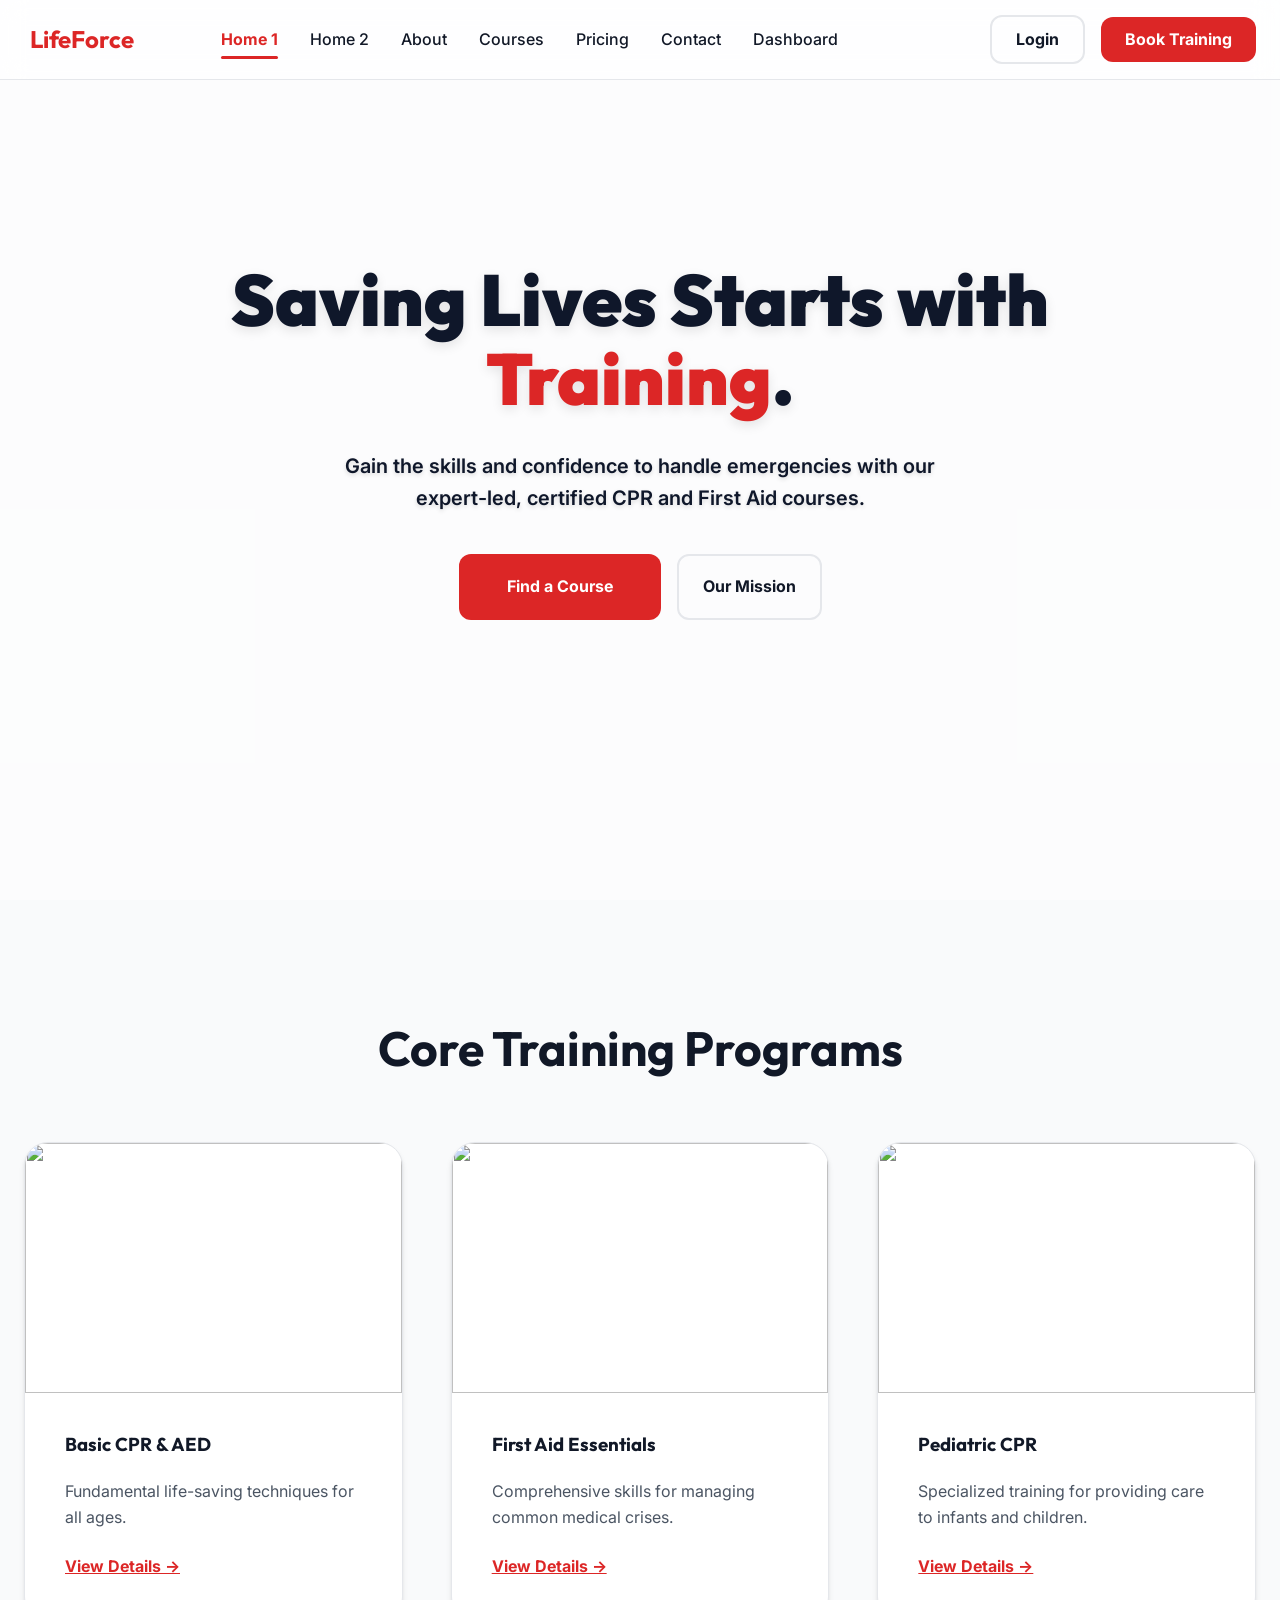
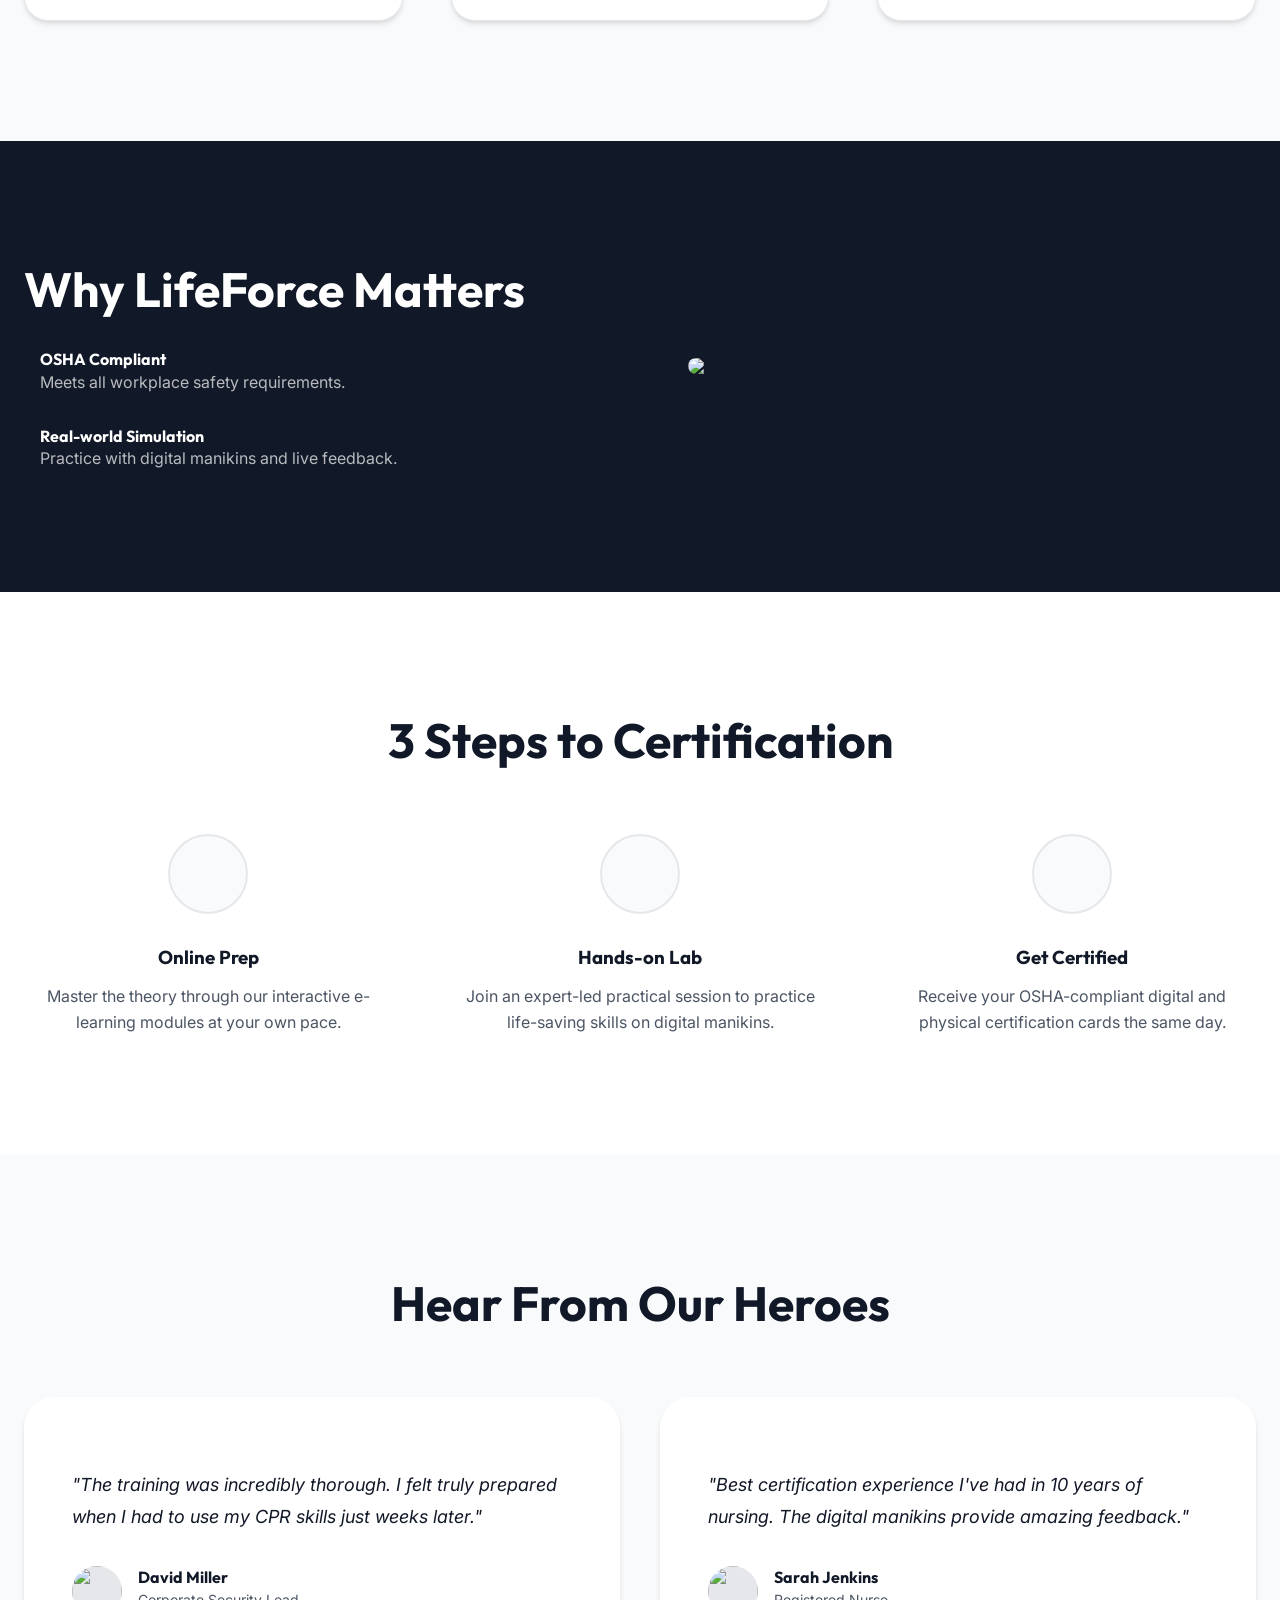
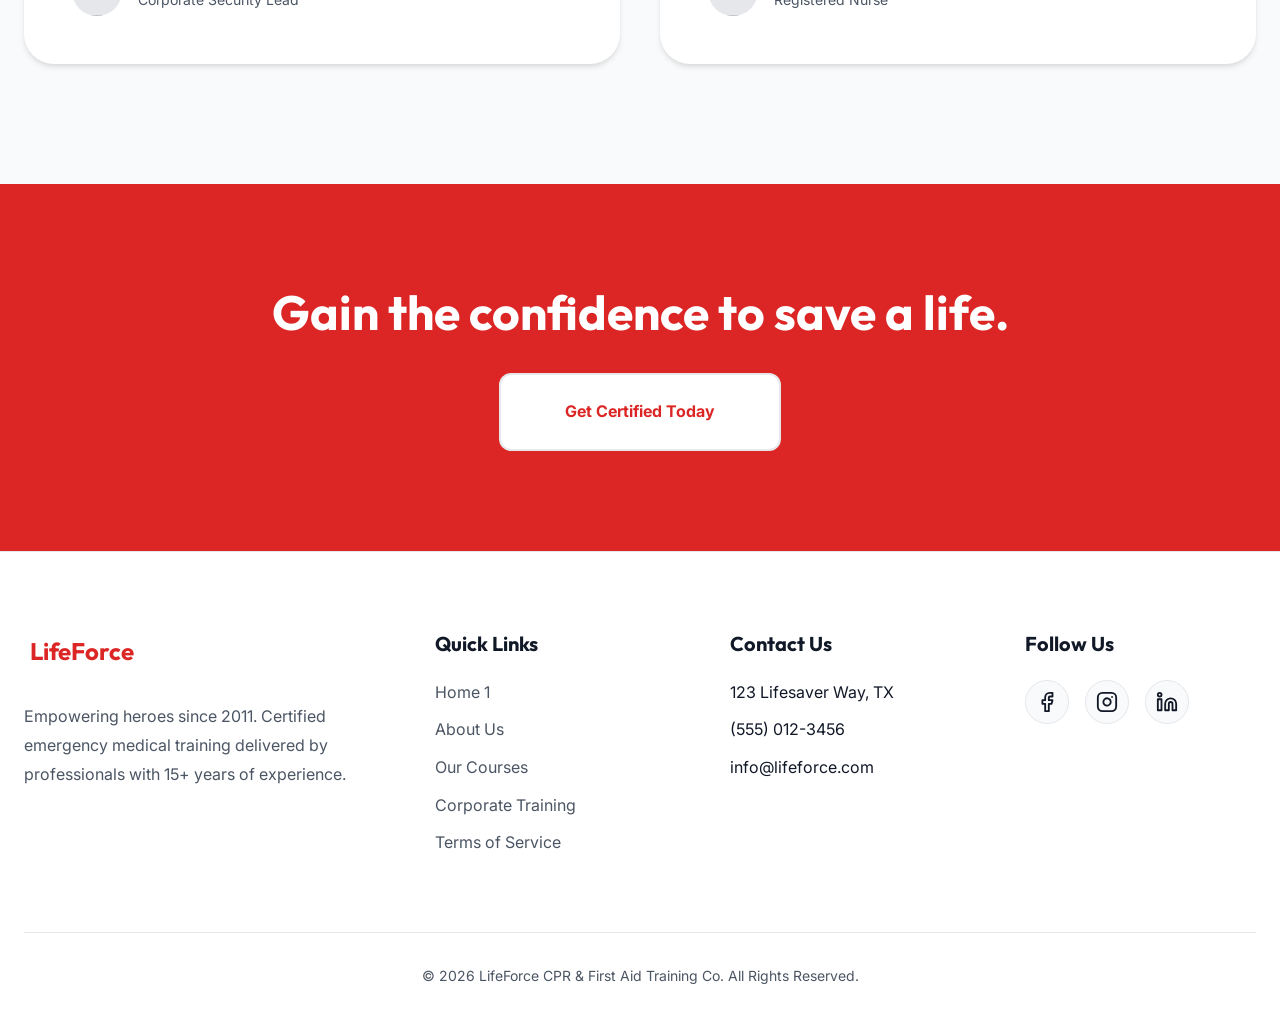
==== index.html @ f3371e22 "first commit" ====
<!DOCTYPE html>
<html lang="en">

<head>
    <meta charset="UTF-8">
    <meta name="viewport" content="width=device-width, initial-scale=1.0">
    <title>LifeForce CPR & First Aid Training | Certified Life-Saving Courses</title>
    <meta name="description"
        content="Get certified in CPR and First Aid with LifeForce Training. Professional, certified courses for individuals and corporations. Book your life-saving training today.">
    <link rel="stylesheet" href="style.css">
    <!-- Lucide Icons -->
    <script src="https://unpkg.com/lucide@latest/dist/umd/lucide.js"></script>
</head>

<body>

    <!-- Header -->
    <header>
        <div class="container flex items-center justify-between" style="height: 100%;">
            <div class="logo">
                <i data-lucide="heart-pulse"></i>
                <span>LifeForce</span>
            </div>

            <nav>
                <ul>
                    <li><a href="index.html" class="active">Home 1</a></li>
                    <li><a href="home2.html">Home 2</a></li>
                    <li><a href="about.html">About</a></li>
                    <li><a href="courses.html">Courses</a></li>
                    <li><a href="pricing.html">Pricing</a></li>
                    <li><a href="contact.html">Contact</a></li>
                    <li><a href="dashboard.html">Dashboard</a></li>
                </ul>
            </nav>

            <div class="header-ctas">
                <button class="icon-btn" id="theme-toggle" title="Toggle Theme">
                    <i data-lucide="sun" id="sun-icon"></i>
                    <i data-lucide="moon" id="moon-icon" style="display:none;"></i>
                </button>
                <button class="icon-btn" id="rtl-toggle" title="Toggle RTL">
                    <i data-lucide="languages"></i>
                </button>
                <a href="login.html" class="btn btn-secondary">Login</a>
                <a href="courses.html" class="btn btn-primary">Book Training</a>
                <button class="mobile-nav-toggle" id="mobile-nav-toggle">
                    <i data-lucide="menu"></i>
                </button>
            </div>

            <!-- Mobile Navigation Menu -->
            <div class="menu-overlay" id="menu-overlay"></div>
            <div class="nav-menu" id="nav-menu">
                <div class="logo" style="margin-bottom: 2.5rem;">
                    <i data-lucide="heart-pulse"></i>
                    <span>LifeForce</span>
                </div>
                <ul>
                    <li><a href="index.html" class="active">Home 1</a></li>
                    <li><a href="home2.html">Home 2</a></li>
                    <li><a href="about.html">About</a></li>
                    <li><a href="courses.html">Courses</a></li>
                    <li><a href="pricing.html">Pricing</a></li>
                    <li><a href="contact.html">Contact</a></li>
                    <li><a href="dashboard.html">Dashboard</a></li>
                </ul>
                <div class="mobile-ctas">
                    <a href="login.html" class="btn btn-secondary">Login</a>
                    <a href="courses.html" class="btn btn-primary">Book Training</a>
                </div>
            </div>
        </div>
    </header>

    <main>
        <!-- Hero Section -->
        <section class="hero" id="hero"
            style="background-image: url('https://images.unsplash.com/photo-1542884748-2b87b36c6b90?q=80&w=1600&auto=format&fit=crop');">
            <div class="hero-overlay"></div>
            <div class="container">
                <div class="hero-content">
                    <h1 class="reveal-pop" style="font-size: 4.5rem; line-height: 1.1; margin-bottom: 2rem; transition-delay: 0.1s;">Saving Lives Starts with <span
                            style="color: var(--primary);">Training</span>.</h1>
                    <p class="reveal-up" style="font-size: 1.25rem; max-width: 650px; margin-bottom: 2.5rem; transition-delay: 0.3s;">Gain the skills and
                        confidence to handle emergencies with our expert-led, certified CPR and First Aid courses.</p>
                    <div class="flex gap-4 reveal-up" style="transition-delay: 0.5s;">
                        <a href="courses.html" class="btn btn-primary" style="padding: 1.25rem 3rem;">Find a Course</a>
                        <a href="about.html" class="btn btn-secondary">Our Mission</a>
                    </div>
                </div>
            </div>
        </section>

        <!-- Programs Grid -->
        <section class="programs" style="padding: 120px 0;">
            <div class="container">
                <div class="reveal-pop">
                    <h2 style="text-align: center; margin-bottom: 4rem; font-size: 3rem;">Core Training Programs</h2>
                    <div class="grid" style="grid-template-columns: repeat(auto-fit, minmax(300px, 1fr)); gap: 3rem;">
                        <!-- Program Card 1 -->
                        <div class="program-card reveal-left"
                            style="border-radius: 24px; overflow: hidden; box-shadow: var(--shadow);">
                            <img src="https://images.unsplash.com/photo-1579684385127-1ef15d508118?q=80&w=800&auto=format&fit=crop"
                                style="width: 100%; height: 250px; object-fit: cover;">
                            <div style="padding: 2.5rem;">
                                <h3>Basic CPR & AED</h3>
                                <p style="color: var(--text-secondary); margin: 1.5rem 0;">Fundamental life-saving
                                    techniques for all ages.</p>
                                <a href="courses.html" style="color: var(--primary); font-weight: 700;">View Details
                                    →</a>
                            </div>
                        </div>
                        <!-- ... other cards ... -->
                        <div class="program-card reveal"
                            style="border-radius: 24px; overflow: hidden; box-shadow: var(--shadow);">
                            <img src="https://images.pexels.com/photos/6520168/pexels-photo-6520168.jpeg"
                                style="width: 100%; height: 250px; object-fit: cover;">
                            <div style="padding: 2.5rem;">
                                <h3>First Aid Essentials</h3>
                                <p style="color: var(--text-secondary); margin: 1.5rem 0;">Comprehensive skills
                                    for managing common medical crises.</p>
                                <a href="courses.html" style="color: var(--primary); font-weight: 700;">View Details
                                    →</a>
                            </div>
                        </div>
                        <div class="program-card reveal-right"
                            style="border-radius: 24px; overflow: hidden; box-shadow: var(--shadow);">
                            <img src="https://images.unsplash.com/photo-1516574187841-cb9cc2ca948b?q=80&w=800&auto=format&fit=crop"
                                style="width: 100%; height: 250px; object-fit: cover;">
                            <div style="padding: 2.5rem;">
                                <h3>Pediatric CPR</h3>
                                <p style="color: var(--text-secondary); margin: 1.5rem 0;">Specialized training
                                    for providing care to infants and children.</p>
                                <a href="courses.html" style="color: var(--primary); font-weight: 700;">View Details
                                    →</a>
                            </div>
                        </div>
                    </div>
                </div>
            </div>
        </section>

        <!-- Benefits -->
        <section class="benefits" style="background: var(--bg-dark); color: white; padding: 120px 0;">
            <div class="container">
                <div class="grid items-center" style="grid-template-columns: 1fr 1fr; gap: 6rem;">
                    <div class="reveal-left">
                        <h2 style="font-size: 3rem; margin-bottom: 2rem;">Why LifeForce Matters</h2>
                        <ul style="list-style: none; display: flex; flex-direction: column; gap: 2rem;">
                            <li class="flex gap-4">
                                <i data-lucide="check-circle" style="color: var(--primary);"></i>
                                <div>
                                    <h4>OSHA Compliant</h4>
                                    <p style="opacity: 0.7;">Meets all workplace safety requirements.</p>
                                </div>
                            </li>
                            <li class="flex gap-4">
                                <i data-lucide="check-circle" style="color: var(--primary);"></i>
                                <div>
                                    <h4>Real-world Simulation</h4>
                                    <p style="opacity: 0.7;">Practice with digital manikins and live feedback.</p>
                                </div>
                            </li>
                        </ul>
                    </div>
                    <div class="reveal-right">
                        <img src="https://images.unsplash.com/photo-1526256262350-7da7584cf5eb?q=80&w=800&auto=format&fit=crop"
                            style="width: 100%; border-radius: 40px;">
                    </div>
                </div>
            </div>
        </section>

        <!-- Training Process -->
        <section class="process-steps" style="padding: 120px 0; background: var(--bg-card);">
            <div class="container reveal">
                <div class="reveal-pop">
                    <h2 style="text-align: center; margin-bottom: 4rem; font-size: 3rem;">3 Steps to Certification</h2>
                    <div class="grid" style="grid-template-columns: repeat(auto-fit, minmax(280px, 1fr)); gap: 4rem; text-align: center;">
                        <div class="step">
                            <div style="width: 80px; height: 80px; background: var(--bg-page); border-radius: 50%; display: flex; align-items: center; justify-content: center; margin: 0 auto 2rem; color: var(--primary); border: 2px solid var(--border-light);"><i data-lucide="monitor" size="32"></i></div>
                            <h3>Online Prep</h3>
                            <p style="color: var(--text-secondary); margin-top: 1rem;">Master the theory through our interactive e-learning modules at your own pace.</p>
                        </div>
                        <div class="step">
                            <div style="width: 80px; height: 80px; background: var(--bg-page); border-radius: 50%; display: flex; align-items: center; justify-content: center; margin: 0 auto 2rem; color: var(--primary); border: 2px solid var(--border-light);"><i data-lucide="heart-pulse" size="32"></i></div>
                            <h3>Hands-on Lab</h3>
                            <p style="color: var(--text-secondary); margin-top: 1rem;">Join an expert-led practical session to practice life-saving skills on digital manikins.</p>
                        </div>
                        <div class="step">
                            <div style="width: 80px; height: 80px; background: var(--bg-page); border-radius: 50%; display: flex; align-items: center; justify-content: center; margin: 0 auto 2rem; color: var(--primary); border: 2px solid var(--border-light);"><i data-lucide="award" size="32"></i></div>
                            <h3>Get Certified</h3>
                            <p style="color: var(--text-secondary); margin-top: 1rem;">Receive your OSHA-compliant digital and physical certification cards the same day.</p>
                        </div>
                    </div>
                </div>
            </div>
        </section>

        <!-- Testimonials -->
        <section class="testimonials" style="padding: 120px 0; background: var(--bg-page);">
            <div class="container">
                <div class="reveal-pop">
                    <h2 style="text-align: center; margin-bottom: 4rem; font-size: 3rem;">Hear From Our Heroes</h2>
                    <div class="grid" style="grid-template-columns: repeat(auto-fit, minmax(350px, 1fr)); gap: 2.5rem;">
                        <div class="reveal-left" style="background: var(--bg-card); padding: 3rem; border-radius: 30px; box-shadow: var(--shadow);">
                            <div class="flex gap-1" style="color: #FBBF24; margin-bottom: 1.5rem;">
                                <i data-lucide="star" fill="currentColor" size="18"></i>
                                <i data-lucide="star" fill="currentColor" size="18"></i>
                                <i data-lucide="star" fill="currentColor" size="18"></i>
                                <i data-lucide="star" fill="currentColor" size="18"></i>
                                <i data-lucide="star" fill="currentColor" size="18"></i>
                            </div>
                            <p style="font-size: 1.125rem; font-style: italic; line-height: 1.8; margin-bottom: 2rem;">"The training was incredibly thorough. I felt truly prepared when I had to use my CPR skills just weeks later."</p>
                            <div class="flex items-center gap-4">
                                <div style="width: 50px; height: 50px; background: var(--border-light); border-radius: 50%; overflow: hidden;">
                                    <img src="https://images.unsplash.com/photo-1507003211169-0a1dd7228f2d?q=80&w=100" style="width:100%; height:100%; object-fit: cover;">
                                </div>
                                <div>
                                    <h4 style="font-weight: 700;">David Miller</h4>
                                    <span style="font-size: 0.875rem; color: var(--text-secondary);">Corporate Security Lead</span>
                                </div>
                            </div>
                        </div>
                        <div class="reveal-right" style="background: var(--bg-card); padding: 3rem; border-radius: 30px; box-shadow: var(--shadow);">
                            <div class="flex gap-1" style="color: #FBBF24; margin-bottom: 1.5rem;">
                                <i data-lucide="star" fill="currentColor" size="18"></i>
                                <i data-lucide="star" fill="currentColor" size="18"></i>
                                <i data-lucide="star" fill="currentColor" size="18"></i>
                                <i data-lucide="star" fill="currentColor" size="18"></i>
                                <i data-lucide="star" fill="currentColor" size="18"></i>
                            </div>
                            <p style="font-size: 1.125rem; font-style: italic; line-height: 1.8; margin-bottom: 2rem;">"Best certification experience I've had in 10 years of nursing. The digital manikins provide amazing feedback."</p>
                            <div class="flex items-center gap-4">
                                <div style="width: 50px; height: 50px; background: var(--border-light); border-radius: 50%; overflow: hidden;">
                                    <img src="https://images.unsplash.com/photo-1494790108377-be9c29b29330?q=80&w=100" style="width:100%; height:100%; object-fit: cover;">
                                </div>
                                <div>
                                    <h4 style="font-weight: 700;">Sarah Jenkins</h4>
                                    <span style="font-size: 0.875rem; color: var(--text-secondary);">Registered Nurse</span>
                                </div>
                            </div>
                        </div>
                    </div>
                </div>
            </div>
        </section>

        <!-- Final CTA -->
        <section class="cta-banner"
            style="background: var(--primary); color: white; padding: 100px 0; text-align: center;">
            <div class="container reveal-pop">
                <h2 style="font-size: 3rem; margin-bottom: 2rem;">Gain the confidence to save a life.</h2>
                <a href="courses.html" class="btn btn-secondary"
                    style="background: var(--bg-card); color: var(--primary); padding: 1.5rem 4rem;">Get Certified Today</a>
            </div>
        </section>
    </main>

    <footer class="site-footer">
        <div class="container">
            <div class="footer-grid">
                <!-- Company Info -->
                <div class="footer-col">
                    <div class="logo" style="margin-bottom: 2rem;">
                        <i data-lucide="heart-pulse"></i>
                        <span>LifeForce</span>
                    </div>
                    <p style="color: var(--text-secondary); line-height: 1.8;">
                        Empowering heroes since 2011. Certified emergency medical training delivered by professionals
                        with 15+ years of experience.
                    </p>
                </div>
                <!-- Quick Links -->
                <div class="footer-col">
                    <h4>Quick Links</h4>
                    <ul class="footer-links">
                        <li><a href="index.html">Home 1</a></li>
                        <li><a href="about.html">About Us</a></li>
                        <li><a href="courses.html">Our Courses</a></li>
                        <li><a href="pricing.html">Corporate Training</a></li>
                        <li><a href="contact.html">Terms of Service</a></li>
                    </ul>
                </div>
                <!-- Contact Details -->
                <div class="footer-col">
                    <h4>Contact Us</h4>
                    <ul class="footer-links" style="pointer-events: none;">
                        <li class="flex items-center gap-2"><i data-lucide="map-pin" size="18"
                                style="color: var(--primary);"></i> 123 Lifesaver Way, TX</li>
                        <li class="flex items-center gap-2"><i data-lucide="phone" size="18"
                                style="color: var(--primary);"></i> (555) 012-3456</li>
                        <li class="flex items-center gap-2"><i data-lucide="mail" size="18"
                                style="color: var(--primary);"></i> info@lifeforce.com</li>
                    </ul>
                </div>
                <!-- Social Icons -->
                <div class="footer-col">
                    <h4>Follow Us</h4>
                    <div class="social-icons">
                        <a href="#" target="_blank">
                            <svg width="20" height="20" viewBox="0 0 24 24" fill="none" stroke="currentColor"
                                stroke-width="2" stroke-linecap="round" stroke-linejoin="round">
                                <path d="M18 2h-3a5 5 0 0 0-5 5v3H7v4h3v8h4v-8h3l1-4h-4V7a1 1 0 0 1 1-1h3z"></path>
                            </svg>
                        </a>

                        <a href="#" target="_blank">
                            <svg width="20" height="20" viewBox="0 0 24 24" fill="none" stroke="currentColor"
                                stroke-width="2" stroke-linecap="round" stroke-linejoin="round">
                                <rect x="2" y="2" width="20" height="20" rx="5" ry="5"></rect>
                                <path d="M16 11.37A4 4 0 1 1 12.63 8 4 4 0 0 1 16 11.37z"></path>
                                <line x1="17.5" y1="6.5" x2="17.51" y2="6.5"></line>
                            </svg>
                        </a>
                        <a href="#" target="_blank">
                            <svg width="20" height="20" viewBox="0 0 24 24" fill="none" stroke="currentColor"
                                stroke-width="2" stroke-linecap="round" stroke-linejoin="round">
                                <path
                                    d="M16 8a6 6 0 0 1 6 6v7h-4v-7a2 2 0 0 0-2-2 2 2 0 0 0-2 2v7h-4v-7a6 6 0 0 1 6-6z">
                                </path>
                                <rect x="2" y="9" width="4" height="12"></rect>
                                <circle cx="4" cy="4" r="2"></circle>
                            </svg>
                        </a>
                    </div>
                </div>
            </div>
            <div class="footer-bottom">
                <p>&copy; 2026 LifeForce CPR & First Aid Training Co. All Rights Reserved.</p>
            </div>
        </div>
    </footer>

    <script src="script.js"></script>
    <script>lucide.createIcons();</script>
</body>

</html>
---- style.css ----
@import url('https://fonts.googleapis.com/css2?family=Inter:wght@400;500;600;700&family=Outfit:wght@500;600;700&display=swap');

:root {
    --primary: #DC2626; /* Emergency Red */
    --primary-hover: #B91C1C;
    --secondary: #1F2937; /* Dark Grey */
    --accent: #2563EB; /* Blue */
    --bg-light: #F9FAFB;
    --bg-dark: #111827;
    --card-light: #FFFFFF;
    --card-dark: #1F2937;
    --text-primary-light: #111827;
    --text-primary-dark: #F9FAFB;
    --text-secondary-light: #4B5563;
    --text-secondary-dark: #9CA3AF;
    --border-light: #E5E7EB;
    --glass: rgba(255, 255, 255, 0.7);
    --glass-dark: rgba(17, 24, 39, 0.8);
    --transition-fast: 0.2s cubic-bezier(0.4, 0, 0.2, 1);
    --transition-slow: 0.5s cubic-bezier(0.4, 0, 0.2, 1);
    --shadow: 0 4px 6px -1px rgba(0, 0, 0, 0.1), 0 2px 4px -1px rgba(0, 0, 0, 0.06);
    --shadow-lg: 0 10px 15px -3px rgba(0, 0, 0, 0.1), 0 4px 6px -2px rgba(0, 0, 0, 0.05);
    --text-primary: #111827;
    --text-secondary: #4B5563;
    --bg-page: #F9FAFB;
    --bg-card: #FFFFFF;
    --border: #E5E7EB;
    /* Hero Adaptive */
    --hero-overlay: rgba(255, 255, 255, 0.55);
    --hero-text: #0F172A;
}

body.dark-mode {
    --text-primary: #F9FAFB;
    --text-secondary: #9CA3AF;
    --bg-page: #111827;
    --bg-card: #1F2937;
    --border: #374151;
    --hero-overlay: rgba(0, 0, 0, 0.82);
    --hero-text: #F9FAFB;
}

* {
    margin: 0;
    padding: 0;
    box-sizing: border-box;
}

html {
    scroll-behavior: smooth;
    width: 100%;
}

html, body {
    margin: 0;
    padding: 0;
    overflow-x: hidden;
    position: relative;
    max-width: 100%;
}

body {
    font-family: 'Inter', sans-serif;
    line-height: 1.6;
    background-color: var(--bg-page);
    color: var(--text-primary);
    transition: background-color var(--transition-fast), color var(--transition-fast);
}

img, video, iframe {
    max-width: 100%;
    height: auto;
    display: block;
}

body.rtl {
    direction: rtl;
}

h1, h2, h3, h4, h5, h6 {
    font-family: 'Outfit', sans-serif;
    font-weight: 700;
    line-height: 1.2;
}

/* --- Layout Utils --- */
.container {
    max-width: 1280px;
    margin: 0 auto;
    padding: 0 1.5rem;
    width: 100%;
    box-sizing: border-box;
}

.flex { 
    display: flex; 
    flex-wrap: wrap;
}

.flex-column {
    display: flex;
    flex-direction: column;
}

.items-center { align-items: center; }
.justify-between { justify-content: space-between; }
.grid { display: grid; }
.gap-4 { gap: 1rem; }
.gap-8 { gap: 2rem; }

@media (max-width: 768px) {
    .flex {
        flex-direction: column;
    }
    
    .flex > * {
        width: 100% !important;
    }
}

/* --- Components --- */

/* Header */
header {
    border-bottom: 1px solid var(--border-light);
    height: 70px;
    width: 100%;
    background: var(--glass);
    backdrop-filter: blur(12px);
    position: fixed;
    top: 0;
    z-index: 1000;
}

body.dark-mode header {
    background: var(--glass-dark);
    border-bottom: 1px solid var(--border-dark);
}

header .container {
    height: 100%;
    display: flex !important;
    flex-direction: row !important;
    flex-wrap: nowrap !important;
    align-items: center;
    justify-content: space-between;
}

.header-ctas {
    display: flex !important;
    flex-direction: row !important;
    flex-wrap: nowrap !important;
    align-items: center;
    gap: 0.75rem;
}

.logo {
    flex-shrink: 1;
    font-family: 'Outfit', sans-serif;
    font-weight: 700;
    font-size: 1.125rem;
    color: var(--primary);
    display: flex;
    align-items: center;
    gap: 0.35rem;
    min-width: 0;
    overflow: hidden;
    white-space: nowrap;
}

.logo span {
    overflow: hidden;
    text-overflow: ellipsis;
}

.icon-btn {
    padding: 0.4rem;
    flex-shrink: 0;
}

@media (max-width: 400px) {
    .logo { font-size: 1rem; }
    .header-ctas { gap: 0.4rem; }
    header .container { padding: 0 0.75rem; }
}

@media (min-width: 1024px) {
    header { height: 80px; }
    .logo { font-size: 1.5rem; }
    .header-ctas { gap: 1.5rem; }
}

nav ul {
    list-style: none;
    display: flex;
    gap: 2rem;
}

nav ul li a {
    text-decoration: none;
    color: inherit;
    font-weight: 500;
    transition: color var(--transition-fast);
    padding: 0.5rem 0;
    position: relative;
}

nav ul li a:hover {
    color: var(--primary);
}

nav ul li a.active {
    color: var(--primary);
    font-weight: 700;
}

nav ul li a.active::after {
    content: '';
    position: absolute;
    bottom: -2px;
    left: 0;
    width: 100%;
    height: 3px;
    background: var(--primary);
    border-radius: 50px;
}

.header-ctas {
    display: flex;
    gap: 1rem;
    align-items: center;
}

.btn {
    padding: 0.6rem 1.5rem;
    border-radius: 12px;
    font-weight: 700;
    cursor: pointer;
    transition: all var(--transition-slow);
    text-decoration: none;
    display: inline-flex;
    align-items: center;
    gap: 0.5rem;
    border: none;
    outline: none;
}

.btn-primary {
    background-color: var(--primary);
    color: white;
}

.btn-primary:hover {
    background-color: var(--primary-hover);
    transform: scale(1.06) translateY(-4px);
    box-shadow: 0 12px 24px -10px rgba(220, 38, 38, 0.4);
}

.btn-secondary {
    background-color: transparent;
    border: 2px solid var(--border);
    color: var(--text-primary);
}

.btn-secondary:hover {
    background-color: var(--border);
    transform: scale(1.06) translateY(-4px);
    box-shadow: var(--shadow-lg);
}

body.dark-mode .btn-secondary {
    border-color: var(--border);
}

body.dark-mode .btn-secondary:hover {
    background-color: var(--border);
}

.icon-btn {
    background: none;
    border: none;
    cursor: pointer;
    color: inherit;
    padding: 0.5rem;
    border-radius: 50%;
    display: flex;
    align-items: center;
    justify-content: center;
    transition: background-color var(--transition-fast);
}

.icon-btn:hover {
    background: var(--border-light);
}

body.dark-mode .icon-btn:hover {
    background: var(--border-dark);
}

/* Animations Logic classes */
/* Global Animations */

@keyframes slideInLeft {
    from { opacity: 0; transform: translateX(-50px); }
    to { opacity: 1; transform: translateX(0); }
}

@keyframes slideInRight {
    from { opacity: 0; transform: translateX(50px); }
    to { opacity: 1; transform: translateX(0); }
}

@keyframes popUp {
    from { opacity: 0; transform: scale(0.8); }
    to { opacity: 1; transform: scale(1); }
}

@keyframes fadeIn {
    from { opacity: 0; }
    to { opacity: 1; }
}

.reveal {
    opacity: 0;
    transform: translateY(30px);
    transition: all 0.8s ease;
}

.reveal.active {
    opacity: 1;
    transform: translateY(0);
}

/* Common Components Theme-Aware */
.feature-card, .program-card, .pricing-card, .testimonial-card {
    background: var(--bg-card);
    color: var(--text-primary);
    border: 1px solid var(--border);
    transition: all var(--transition-fast);
}

.narrative, .features, .programs, .catalog, .contact-with-steps {
    background: var(--bg-page);
}

.reveal-pop {
    opacity: 0;
    transform: scale(0.8);
    transition: all 0.8s cubic-bezier(0.175, 0.885, 0.32, 1.275);
}

.reveal-pop.active {
    opacity: 1;
    transform: scale(1);
}

.reveal-left {
    opacity: 0;
    transform: translateX(-50px);
    transition: all 0.8s ease;
}

.reveal-left.active {
    opacity: 1;
    transform: translateX(0);
}

.reveal-right {
    opacity: 0;
    transform: translateX(50px);
    transition: all 0.8s ease;
}

.reveal-right.active {
    opacity: 1;
    transform: translateX(0);
}

.reveal-up {
    opacity: 0;
    transform: translateY(100px);
    transition: all 1s cubic-bezier(0.2, 0.8, 0.2, 1);
}

.reveal-up.active {
    opacity: 1;
    transform: translateY(0);
}

.reveal-blur {
    opacity: 0;
    filter: blur(15px);
    transform: scale(0.95);
    transition: all 1s ease-out;
}

.reveal-blur.active {
    opacity: 1;
    filter: blur(0);
    transform: scale(1);
}

.reveal-zoom-out {
    opacity: 0;
    transform: scale(1.15);
    transition: all 1.2s cubic-bezier(0.2, 0.8, 0.2, 1);
}

.reveal-zoom-out.active {
    opacity: 1;
    transform: scale(1);
}

.fade-in {
    opacity: 0;
    transition: opacity 1.2s ease-in-out;
}

.fade-in.active {
    opacity: 1;
}

/* --- Footer --- */
.site-footer {
    background: var(--bg-card);
    border-top: 1px solid var(--border);
    padding: 80px 0 40px;
    color: var(--text-primary);
}

body.dark-mode .site-footer {
    background: var(--bg-page);
}

.footer-grid {
    display: grid;
    grid-template-columns: 1.5fr 1fr 1fr 1fr;
    gap: 4rem;
    margin-bottom: 4rem;
}

.footer-col h4 {
    margin-bottom: 1.5rem;
    font-size: 1.25rem;
}

.footer-links {
    list-style: none;
}

.footer-links li {
    margin-bottom: 0.75rem;
}

.footer-links a {
    color: var(--text-secondary);
    text-decoration: none;
    transition: color var(--transition-fast);
}

.footer-links a:hover {
    color: var(--primary);
}

.social-icons {
    display: flex;
    gap: 1rem;
}

.social-icons a {
    width: 44px;
    height: 44px;
    background: var(--bg-page);
    color: var(--text-primary);
    border-radius: 50%;
    display: flex;
    align-items: center;
    justify-content: center;
    border: 1px solid var(--border);
    transition: all var(--transition-fast);
}

.social-icons a {
    width: 44px;
    height: 44px;
    background: var(--bg-page);
    color: var(--text-primary);
    border-radius: 50%;
    display: flex;
    align-items: center;
    justify-content: center;
    border: 1px solid var(--border);
    transition: all var(--transition-fast);
}

body.dark-mode .social-icons a {
    background: rgba(255, 255, 255, 0.05); /* Ensure visibility on dark backgrounds */
    border-color: rgba(255, 255, 255, 0.1);
    color: #F9FAFB;
}

.social-icons a:hover {
    background: var(--primary) !important;
    color: #FFFFFF !important;
    transform: translateY(-3px);
    border-color: var(--primary) !important;
}

/* Force Lucide SVG properties */
.social-icons a i, 
.social-icons a svg {
    width: 22px !important;
    height: 22px !important;
    display: block !important;
    stroke: currentColor !important;
    stroke-width: 2px !important;
}

.footer-bottom {
    text-align: center;
    padding-top: 2rem;
    border-top: 1px solid var(--border);
    color: var(--text-secondary);
    font-size: 0.875rem;
}

@media (max-width: 1024px) {
    .footer-grid {
        grid-template-columns: 1fr 1fr;
        gap: 2rem;
    }
}

@media (max-width: 768px) {
    .footer-grid {
        grid-template-columns: 1fr;
    }
}

/* Sections */
section {
    padding: 100px 0;
}

/* --- Hero --- */
.hero {
    height: 100vh;
    display: flex;
    align-items: center;
    background-size: cover;
    background-position: center;
    position: relative;
    padding-top: 80px;
    color: var(--hero-text);
    transition: color 0.5s ease;
}

.hero-overlay {
    position: absolute;
    top: 0;
    left: 0;
    width: 100%;
    height: 100%;
    background: var(--hero-overlay);
    transition: background 0.5s ease;
}

.hero-content {
    position: relative;
    z-index: 10;
    max-width: 850px;
    margin: 0 auto;
    text-align: center;
}

.hero-content p {
    margin-left: auto;
    margin-right: auto;
}

.hero .flex {
    justify-content: center;
}

.hero h1 {
    font-size: 4.5rem;
    font-weight: 900;
    margin-bottom: 1.5rem;
    line-height: 1.05;
    text-shadow: 0 4px 12px rgba(0, 0, 0, 0.1);
}

.hero p {
    font-size: 1.25rem;
    font-weight: 600;
    margin-bottom: 2rem;
    color: var(--hero-text);
    text-shadow: 0 2px 4px rgba(0, 0, 0, 0.15);
    line-height: 1.6;
}

/* Theme Overrides & Global Readability */
body.dark-mode .program-card, 
body.dark-mode .course-mini, 
body.dark-mode .stat-card,
body.dark-mode .auth-card {
    background: var(--bg-card);
    border-color: var(--border);
}

body.dark-mode input, 
body.dark-mode textarea, 
body.dark-mode select {
    background: rgba(255, 255, 255, 0.05) !important;
    color: white !important;
    border-color: var(--border) !important;
}

body.dark-mode h1, 
body.dark-mode h2, 
body.dark-mode h3, 
body.dark-mode h4, 
body.dark-mode h5, 
body.dark-mode h6 {
    color: var(--text-primary);
}

body.dark-mode p {
    color: var(--text-secondary);
}

/* Fix for light-colored badges in dark mode */
body.dark-mode [style*="background: #D1FAE5"],
body.dark-mode [style*="background: #DBEAFE"],
body.dark-mode [style*="background: #FEE2E2"] {
    background: rgba(255, 255, 255, 0.1) !important;
}

body.dark-mode [style*="color: #059669"] { color: #34D399 !important; }
body.dark-mode [style*="color: #2563EB"] { color: #60A5FA !important; }
body.dark-mode [style*="color: #DC2626"] { color: #F87171 !important; }

/* Dashboard Sidebar Fix */
body.dark-mode .sidebar {
    background: #0F172A;
}

/* Hamburger Menu Styles */
.nav-menu, .menu-overlay {
    display: none;
}

.mobile-nav-toggle {
    display: none;
    background: none;
    border: none;
    cursor: pointer;
    color: var(--text-primary);
    padding: 0.5rem;
    z-index: 2200;
}

@media (max-width: 1100px) {
    nav ul {
        display: none;
    }

    .mobile-nav-toggle {
        display: flex;
        order: 3;
    }

    header .btn {
        display: none;
    }

    /* Mobile Overlay Menu */
    .nav-menu {
        position: fixed;
        top: 0;
        right: -100%;
        width: 320px;
        height: 100vh;
        background: var(--bg-card);
        z-index: 2000;
        padding: 100px 2.5rem 3rem;
        display: flex;
        flex-direction: column;
        gap: 1.5rem;
        transition: right 0.4s cubic-bezier(0.4, 0, 0.2, 1);
        box-shadow: -10px 0 30px rgba(0,0,0,0.1);
        border-left: 1px solid var(--border);
    }

    .nav-menu.active {
        right: 0;
    }

    .nav-menu ul {
        display: flex;
        flex-direction: column;
        gap: 1.5rem;
    }

    .nav-menu li a {
        font-size: 1.25rem;
        font-weight: 600;
        color: var(--text-primary);
        display: block;
        padding: 0.5rem 0;
    }

    .nav-menu .mobile-ctas {
        margin-top: 2rem;
        border-top: 1px solid var(--border);
        padding-top: 2rem;
        display: flex;
        flex-direction: column;
        gap: 1rem;
    }

    .nav-menu .mobile-ctas .btn {
        display: flex;
        width: 100%;
        justify-content: center;
        padding: 1rem;
    }

    /* Menu Overlay */
    .menu-overlay {
        position: fixed;
        inset: 0;
        background: rgba(0,0,0,0.5);
        backdrop-filter: blur(4px);
        z-index: 1500;
        opacity: 0;
        visibility: hidden;
        transition: all 0.3s ease;
    }

    .menu-overlay.active {
        opacity: 1;
        visibility: visible;
    }
}

/* Unified Response Grid & Layout */
.grid {
    display: grid;
}

section {
    width: 100%;
    max-width: 100vw;
    box-sizing: border-box;
}

@media (max-width: 1100px) {
    .container {
        padding: 0 1.5rem;
    }
}

@media (max-width: 768px) {
    .grid {
        grid-template-columns: 1fr !important;
        gap: 1.5rem !important;
    }
    
    .container {
        padding: 0 1.25rem;
    }
    
    section {
        padding: 60px 0 !important;
    }
}

@media (max-width: 480px) {
    .container {
        padding: 0 1rem;
    }
}

/* Responsive Fixes */
@media (max-width: 1024px) {
    .hero h1 { font-size: 3rem; }
}

@media (max-width: 768px) {
    .hero h1 { font-size: 2.5rem; }
    .hero-content { text-align: center; margin: 0 auto; }
}
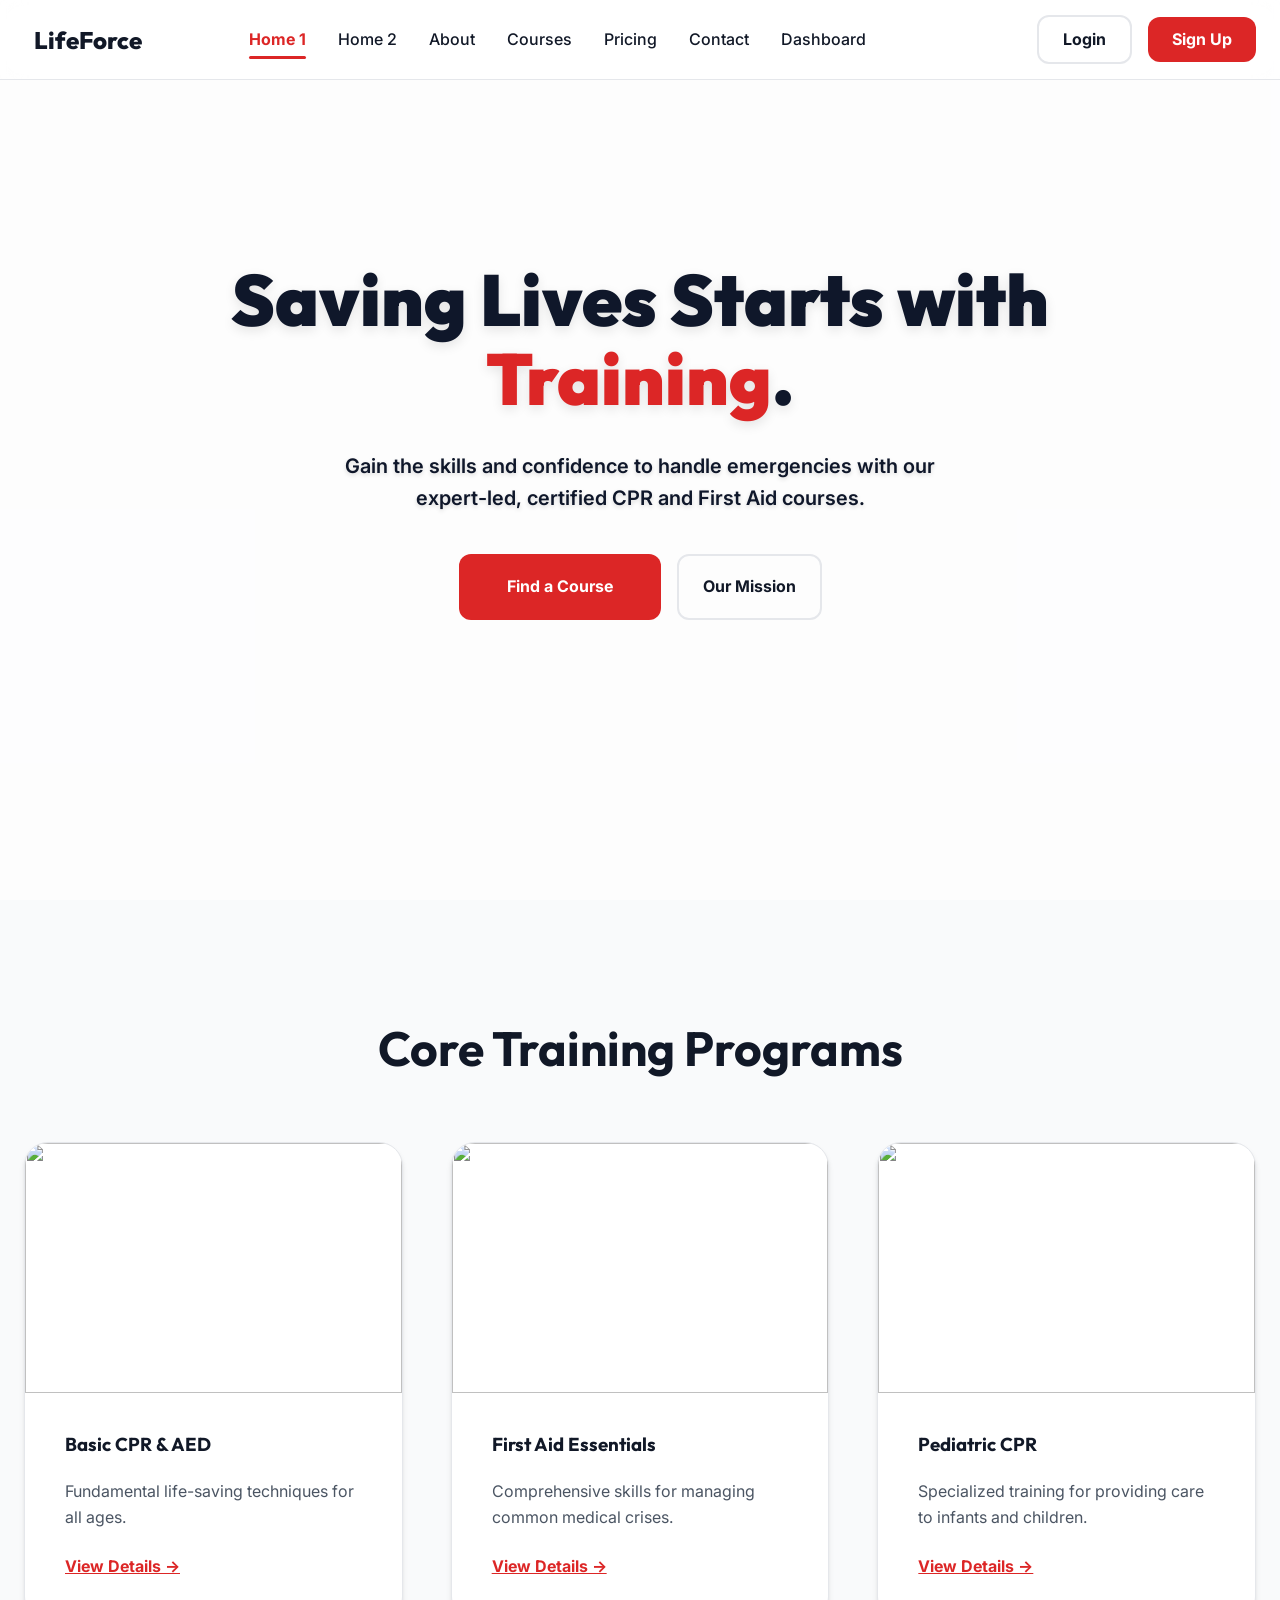
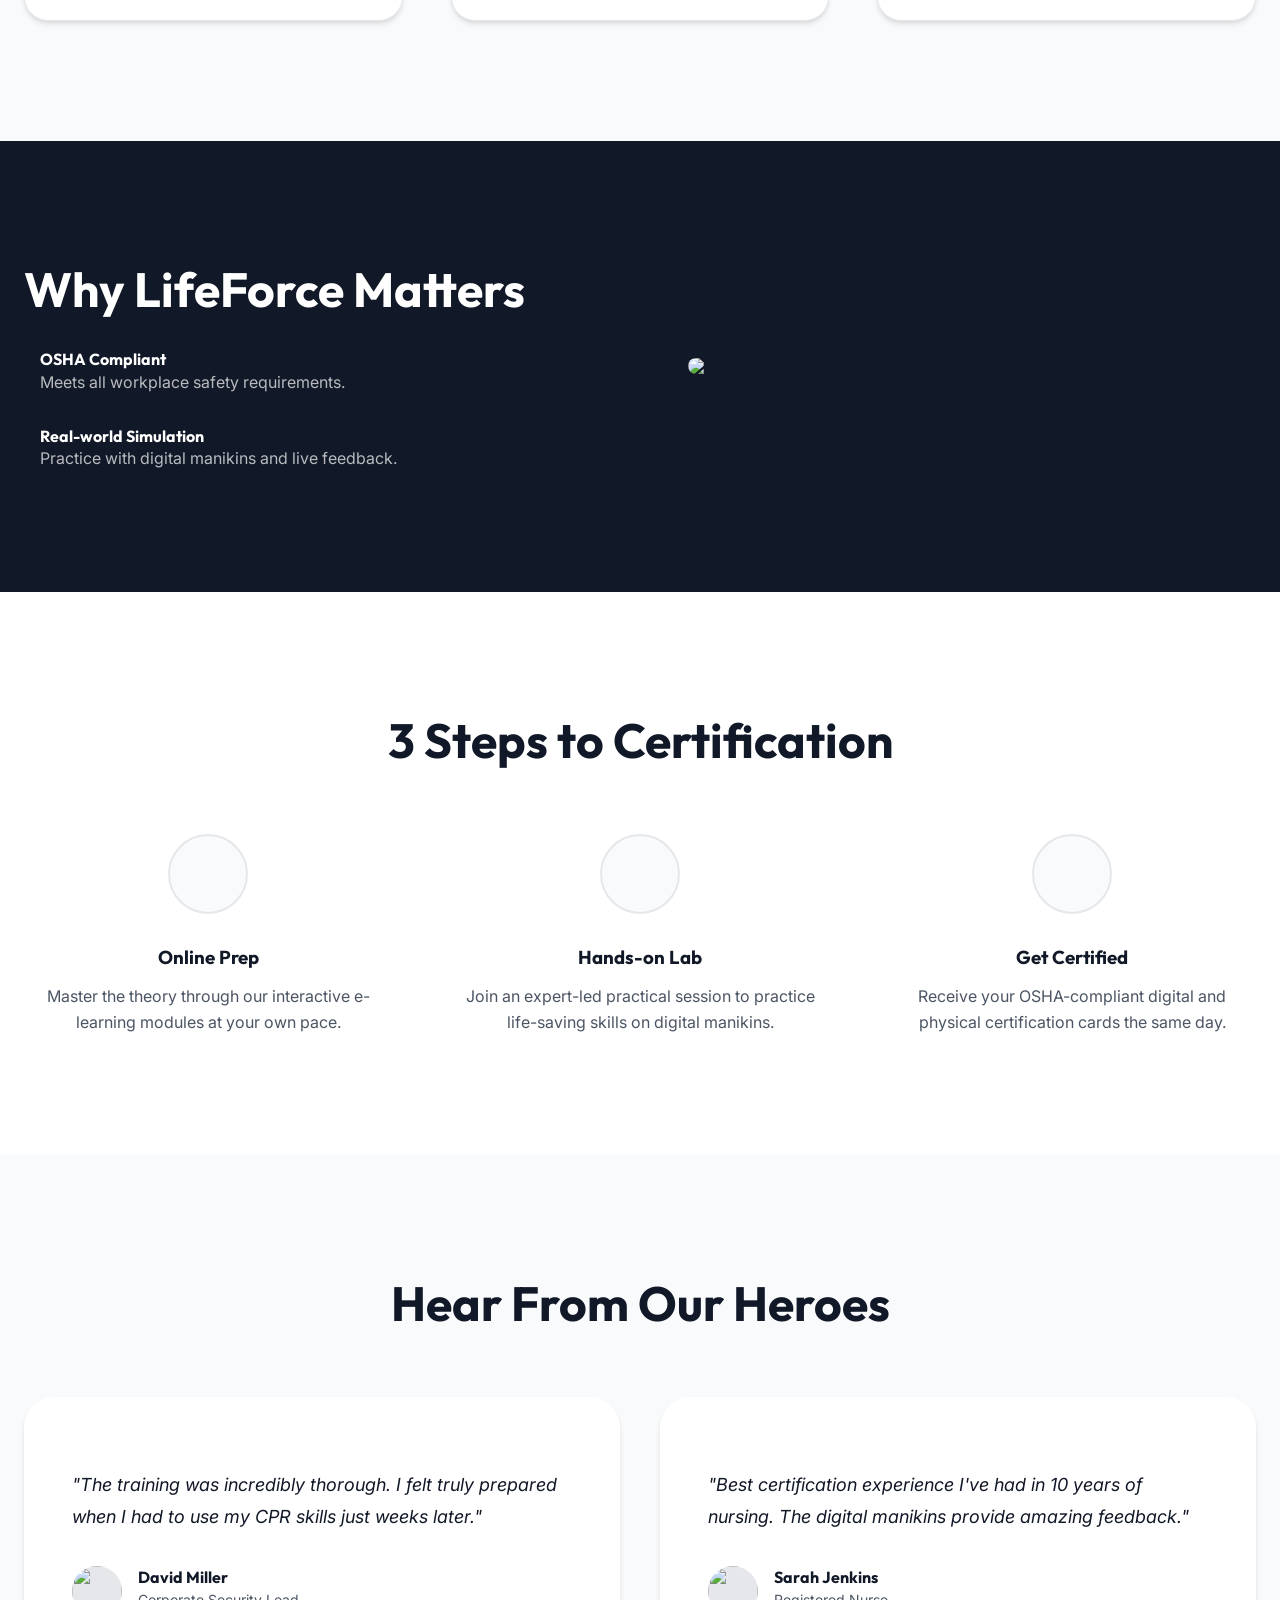
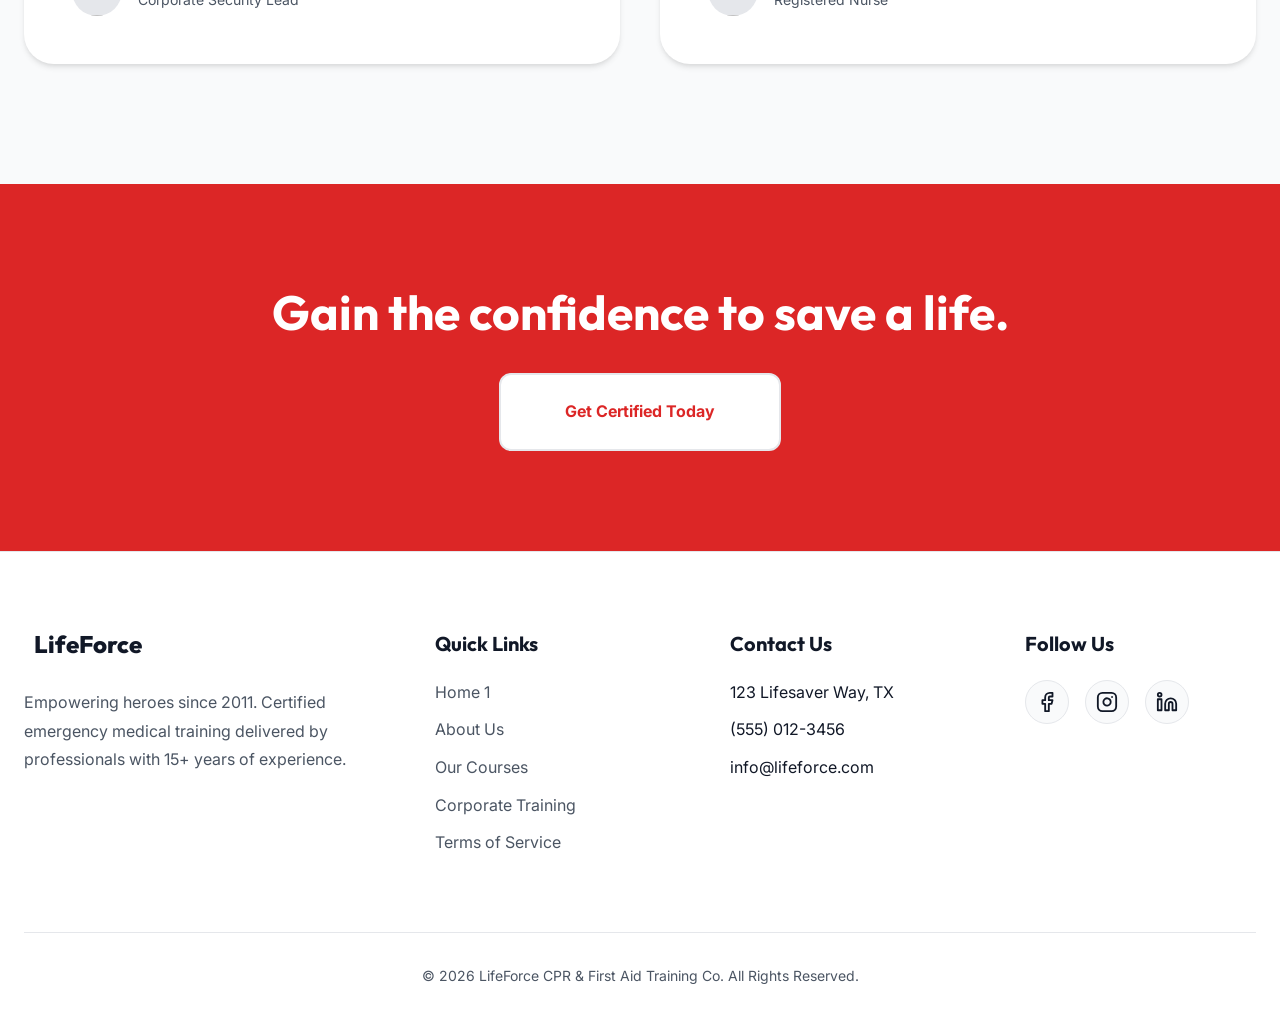
==== commit 55107bcf: "logo" ====
--- a/index.html
+++ b/index.html
@@ -43,7 +43,7 @@
                     <i data-lucide="languages"></i>
                 </button>
                 <a href="login.html" class="btn btn-secondary">Login</a>
-                <a href="courses.html" class="btn btn-primary">Book Training</a>
+                <a href="signup.html" class="btn btn-primary">Sign Up</a>
                 <button class="mobile-nav-toggle" id="mobile-nav-toggle">
                     <i data-lucide="menu"></i>
                 </button>
@@ -67,7 +67,7 @@
                 </ul>
                 <div class="mobile-ctas">
                     <a href="login.html" class="btn btn-secondary">Login</a>
-                    <a href="courses.html" class="btn btn-primary">Book Training</a>
+                    <a href="signup.html" class="btn btn-primary">Sign Up</a>
                 </div>
             </div>
         </div>
@@ -333,6 +333,10 @@
         </div>
     </footer>
 
+    <button class="back-to-top" id="backToTop">
+        <i data-lucide="chevron-up"></i>
+    </button>
+
     <script src="script.js"></script>
     <script>lucide.createIcons();</script>
 </body>
--- a/style.css
+++ b/style.css
@@ -26,8 +26,9 @@
     --bg-card: #FFFFFF;
     --border: #E5E7EB;
     /* Hero Adaptive */
-    --hero-overlay: rgba(255, 255, 255, 0.55);
+    --hero-overlay: rgba(255, 255, 255, 0.65);
     --hero-text: #0F172A;
+    --hero-bg: url('https://images.pexels.com/photos/8943271/pexels-photo-8943271.jpeg');
 }
 
 body.dark-mode {
@@ -36,8 +37,9 @@
     --bg-page: #111827;
     --bg-card: #1F2937;
     --border: #374151;
-    --hero-overlay: rgba(0, 0, 0, 0.82);
+    --hero-overlay: rgba(0, 0, 0, 0.72);
     --hero-text: #F9FAFB;
+    --hero-bg: url('https://images.unsplash.com/photo-1516549119106-f6424356075c?q=80&w=1600&auto=format&fit=crop');
 }
 
 * {
@@ -103,6 +105,7 @@
 }
 
 .items-center { align-items: center; }
+.justify-center { justify-content: center; }
 .justify-between { justify-content: space-between; }
 .grid { display: grid; }
 .gap-4 { gap: 1rem; }
@@ -155,22 +158,25 @@
 }
 
 .logo {
-    flex-shrink: 1;
+    display: flex;
+    align-items: center;
+    gap: 0.65rem;
     font-family: 'Outfit', sans-serif;
-    font-weight: 700;
-    font-size: 1.125rem;
+    font-weight: 800;
+    font-size: 1.5rem;
+    text-decoration: none;
+    line-height: 1;
+    color: var(--text-primary);
+    transition: transform 0.3s ease;
+}
+
+.logo i {
     color: var(--primary);
-    display: flex;
-    align-items: center;
-    gap: 0.35rem;
-    min-width: 0;
-    overflow: hidden;
-    white-space: nowrap;
-}
-
-.logo span {
-    overflow: hidden;
-    text-overflow: ellipsis;
+    flex-shrink: 0;
+}
+
+.logo:hover {
+    transform: scale(1.02);
 }
 
 .icon-btn {
@@ -240,6 +246,7 @@
     text-decoration: none;
     display: inline-flex;
     align-items: center;
+    justify-content: center;
     gap: 0.5rem;
     border: none;
     outline: none;
@@ -266,6 +273,18 @@
     background-color: var(--border);
     transform: scale(1.06) translateY(-4px);
     box-shadow: var(--shadow-lg);
+}
+
+.btn-white {
+    background-color: white;
+    color: var(--primary);
+    border: none;
+}
+
+.btn-white:hover {
+    background-color: #F8FAFC; /* Slightly off-white for depth */
+    transform: scale(1.06) translateY(-4px);
+    box-shadow: 0 10px 20px -5px rgba(255, 255, 255, 0.2);
 }
 
 body.dark-mode .btn-secondary {
@@ -555,6 +574,116 @@
     transition: color 0.5s ease;
 }
 
+.hero-compact {
+    height: 60vh;
+    min-height: 450px;
+}
+
+.pricing-stack {
+    display: grid;
+    grid-template-columns: repeat(3, 1fr);
+    gap: 3rem;
+    align-items: stretch;
+}
+
+.pricing-row {
+    background: var(--bg-card);
+    padding: 4rem 2.5rem;
+    border-radius: 40px;
+    border: 1.5px solid var(--border);
+    display: flex;
+    flex-direction: column;
+    text-align: center;
+    justify-content: space-between;
+    transition: all var(--transition-fast);
+    position: relative;
+}
+
+.pricing-row:hover {
+    border-color: var(--primary);
+    transform: translateY(-12px);
+    box-shadow: 0 30px 60px -15px rgba(0,0,0,0.1);
+}
+
+.pricing-row.popular {
+    border: 2px solid var(--primary);
+    background: var(--bg-card);
+    box-shadow: 0 25px 50px -12px rgba(220, 38, 38, 0.12);
+    transform: scale(1.05);
+    z-index: 10;
+}
+
+@media (max-width: 1024px) {
+    .pricing-stack {
+        grid-template-columns: 1fr;
+        max-width: 500px;
+        margin: 0 auto;
+    }
+    
+    .pricing-row.popular {
+        transform: scale(1);
+    }
+}
+
+/* Contact Page Specifics */
+.contact-card {
+    transition: all 0.4s cubic-bezier(0.175, 0.885, 0.32, 1.275);
+}
+.contact-card:hover {
+    transform: translateY(-10px);
+    border-color: var(--primary);
+    box-shadow: 0 25px 45px -15px rgba(0,0,0,0.1);
+}
+
+.social-icon-link:hover {
+    color: var(--primary) !important;
+    transform: scale(1.35) rotate(5deg);
+}
+
+/* Accordion Component */
+.accordion-item {
+    background: rgba(255, 255, 255, 0.05);
+    border-radius: 16px;
+    border: 1px solid rgba(255, 255, 255, 0.1);
+    transition: all 0.3s ease;
+}
+
+.accordion-header {
+    padding: 2rem;
+    cursor: pointer;
+    display: flex;
+    justify-content: space-between;
+    align-items: center;
+}
+
+.accordion-content {
+    max-height: 0;
+    overflow: hidden;
+    padding: 0 2rem;
+    opacity: 0;
+    transition: all 0.4s cubic-bezier(0.4, 0, 0.2, 1);
+}
+
+.accordion-item.active {
+    background: rgba(255, 255, 255, 0.08);
+    border-color: rgba(255, 255, 255, 0.2);
+}
+
+.accordion-item.active .accordion-content {
+    max-height: 300px;
+    padding-bottom: 2rem;
+    opacity: 1;
+}
+
+.accordion-item .lucide {
+    transition: transform 0.4s ease, color 0.4s ease;
+}
+
+.accordion-item.active .lucide {
+    transform: rotate(180deg);
+    color: var(--primary);
+}
+
 .hero-overlay {
     position: absolute;
     top: 0;
@@ -563,6 +692,41 @@
     height: 100%;
     background: var(--hero-overlay);
     transition: background 0.5s ease;
+}
+
+/* Back to Top */
+.back-to-top {
+    position: fixed;
+    bottom: 2rem;
+    right: 2rem;
+    width: 50px;
+    height: 50px;
+    background: var(--primary);
+    color: white;
+    border-radius: 50%;
+    display: flex;
+    align-items: center;
+    justify-content: center;
+    cursor: pointer;
+    z-index: 1000;
+    opacity: 0;
+    visibility: hidden;
+    transition: all 0.4s cubic-bezier(0.4, 0, 0.2, 1);
+    box-shadow: 0 4px 15px rgba(220, 38, 38, 0.3);
+    border: none;
+    outline: none;
+}
+
+.back-to-top.active {
+    opacity: 1;
+    visibility: visible;
+    transform: translateY(0);
+}
+
+.back-to-top:hover {
+    background: var(--primary-hover);
+    transform: translateY(-5px);
+    box-shadow: 0 8px 25px rgba(220, 38, 38, 0.4);
 }
 
 .hero-content {
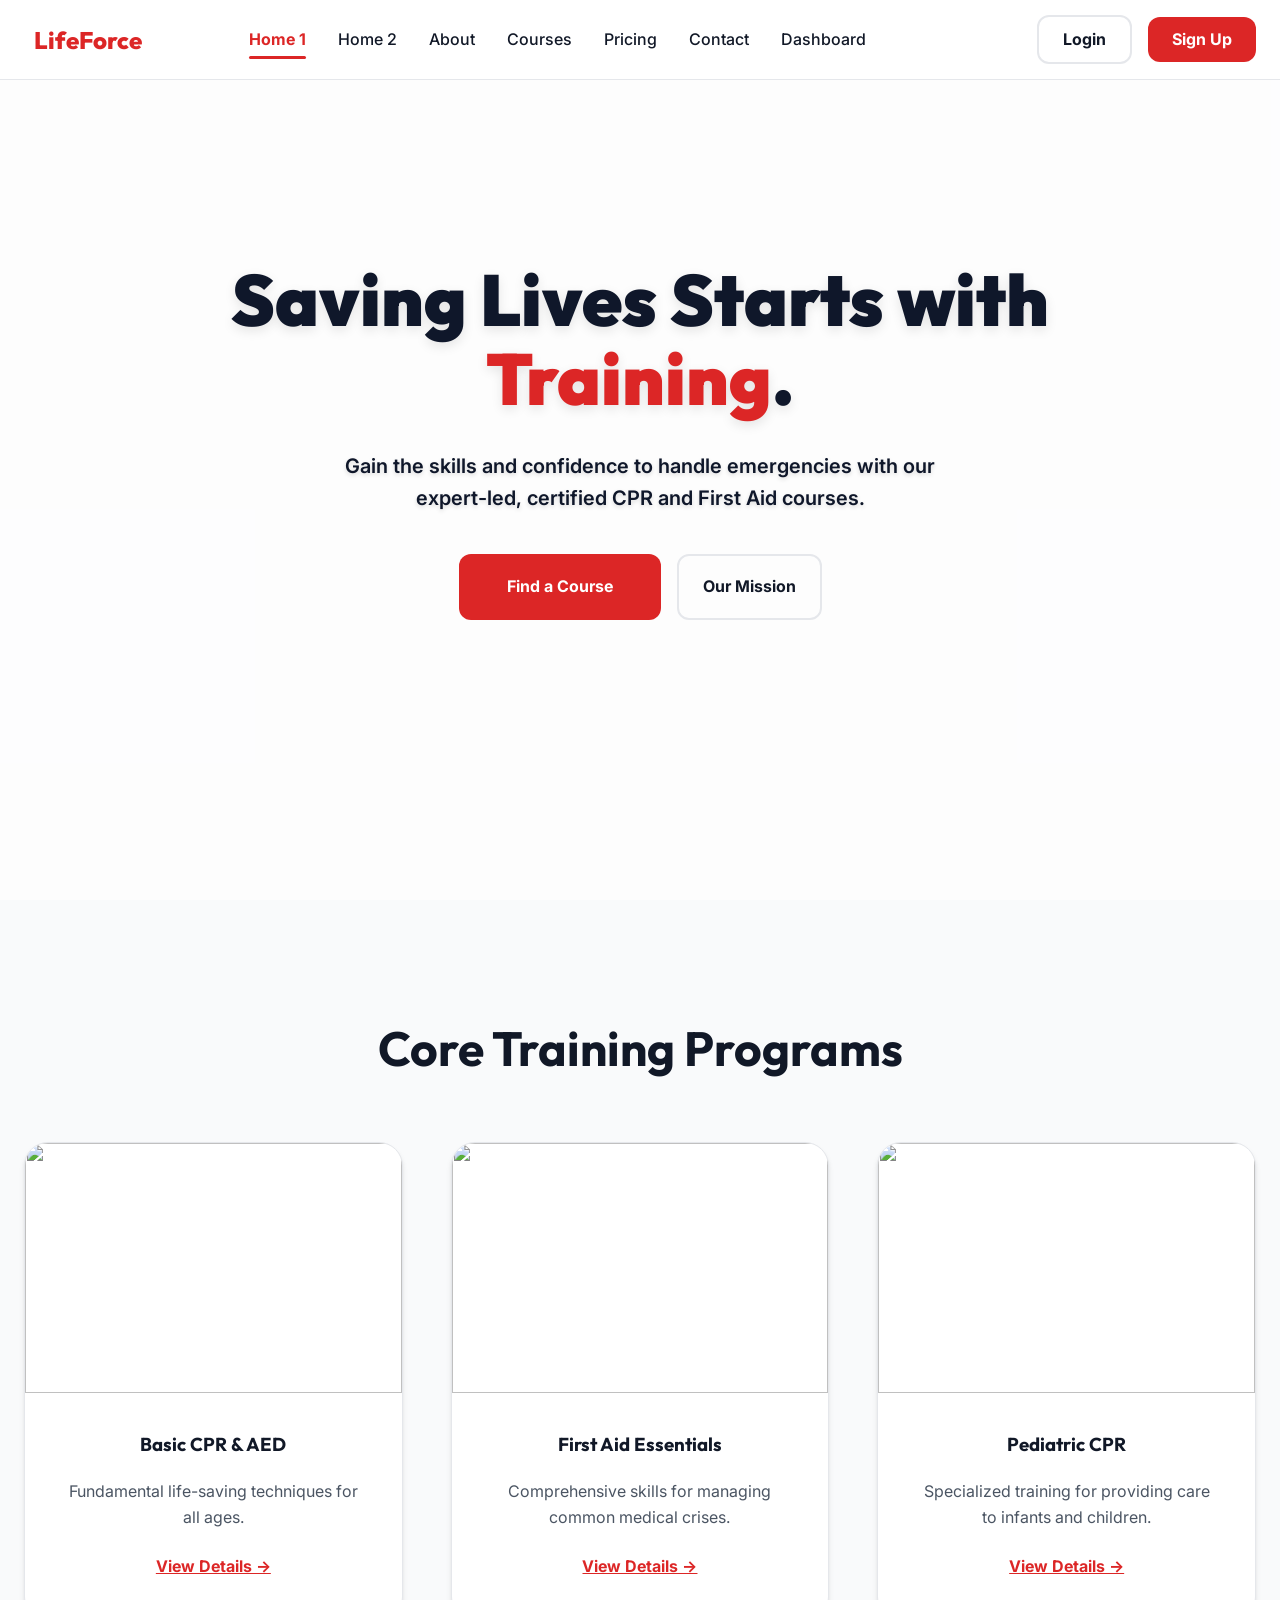
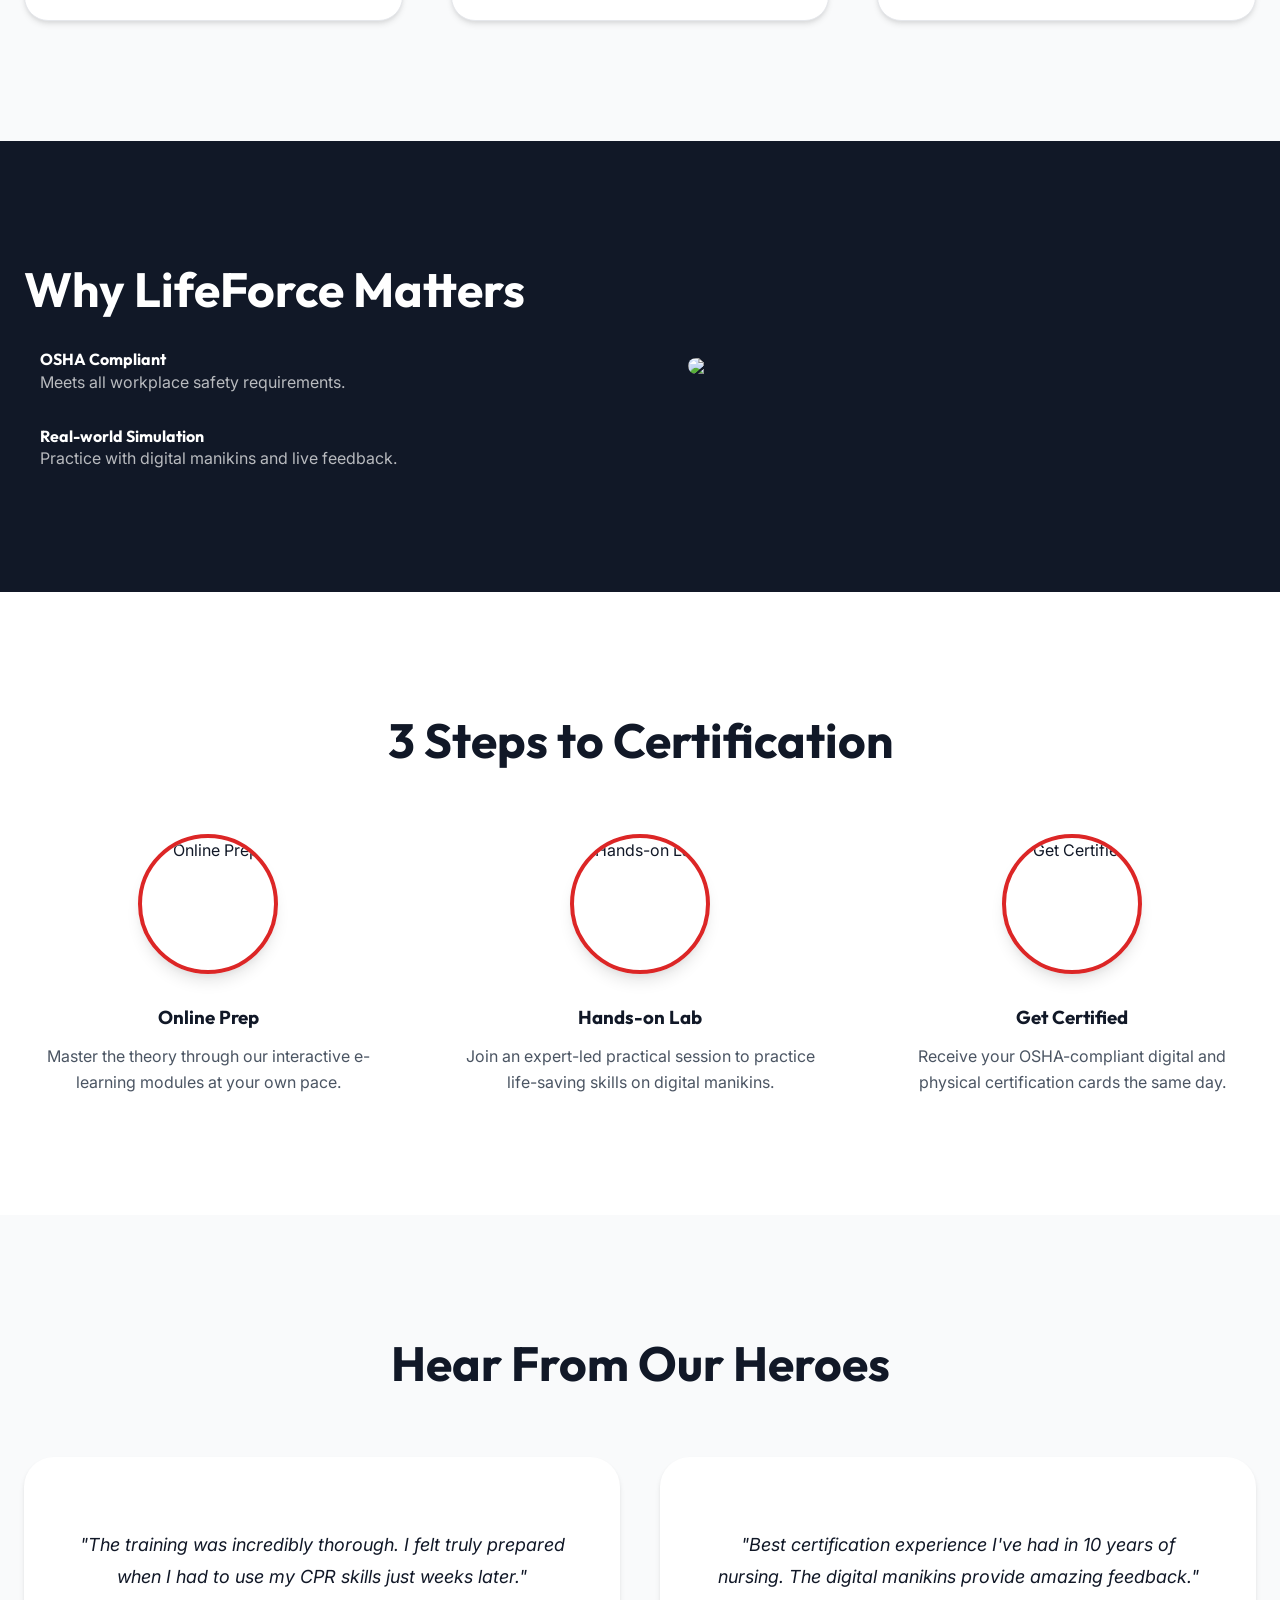
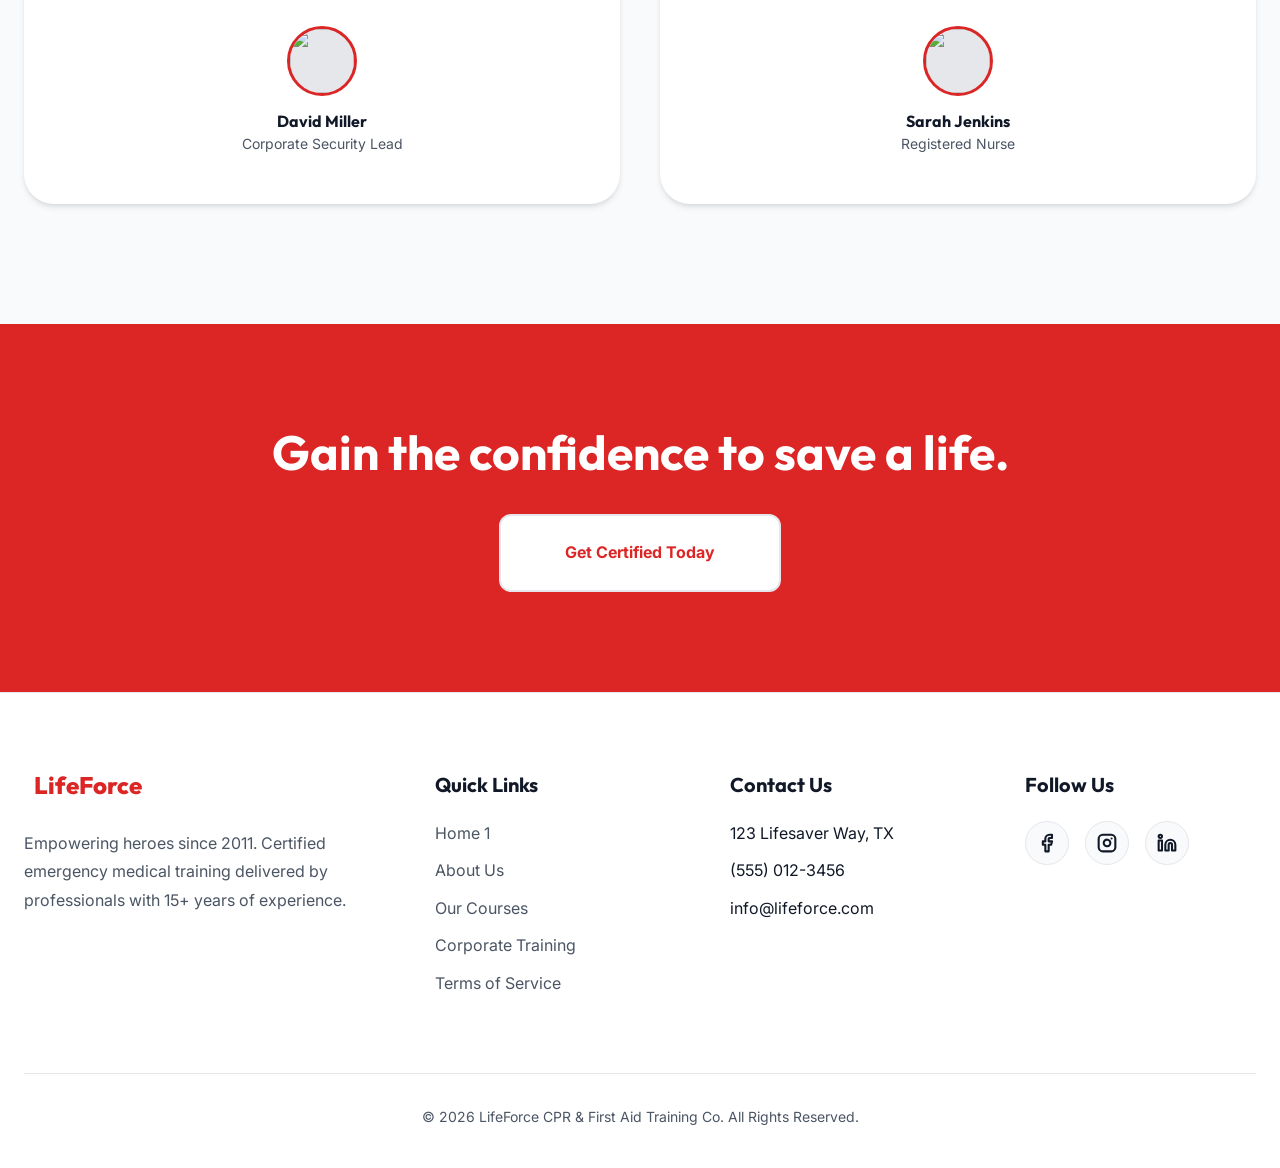
==== commit 54b06b61: "corrections" ====
--- a/index.html
+++ b/index.html
@@ -7,6 +7,7 @@
     <title>LifeForce CPR & First Aid Training | Certified Life-Saving Courses</title>
     <meta name="description"
         content="Get certified in CPR and First Aid with LifeForce Training. Professional, certified courses for individuals and corporations. Book your life-saving training today.">
+    <link rel="icon" type="image/png" href="favicon.png">
     <link rel="stylesheet" href="style.css">
     <!-- Lucide Icons -->
     <script src="https://unpkg.com/lucide@latest/dist/umd/lucide.js"></script>
@@ -17,10 +18,10 @@
     <!-- Header -->
     <header>
         <div class="container flex items-center justify-between" style="height: 100%;">
-            <div class="logo">
+            <a href="index.html" class="logo">
                 <i data-lucide="heart-pulse"></i>
                 <span>LifeForce</span>
-            </div>
+            </a>
 
             <nav>
                 <ul>
@@ -52,10 +53,10 @@
             <!-- Mobile Navigation Menu -->
             <div class="menu-overlay" id="menu-overlay"></div>
             <div class="nav-menu" id="nav-menu">
-                <div class="logo" style="margin-bottom: 2.5rem;">
+                <a href="index.html" class="logo" style="margin-bottom: 2.5rem;">
                     <i data-lucide="heart-pulse"></i>
                     <span>LifeForce</span>
-                </div>
+                </a>
                 <ul>
                     <li><a href="index.html" class="active">Home 1</a></li>
                     <li><a href="home2.html">Home 2</a></li>
@@ -80,9 +81,12 @@
             <div class="hero-overlay"></div>
             <div class="container">
                 <div class="hero-content">
-                    <h1 class="reveal-pop" style="font-size: 4.5rem; line-height: 1.1; margin-bottom: 2rem; transition-delay: 0.1s;">Saving Lives Starts with <span
-                            style="color: var(--primary);">Training</span>.</h1>
-                    <p class="reveal-up" style="font-size: 1.25rem; max-width: 650px; margin-bottom: 2.5rem; transition-delay: 0.3s;">Gain the skills and
+                    <h1 class="reveal-pop"
+                        style="font-size: 4.5rem; line-height: 1.1; margin-bottom: 2rem; transition-delay: 0.1s;">Saving
+                        Lives Starts with <span style="color: var(--primary);">Training</span>.</h1>
+                    <p class="reveal-up"
+                        style="font-size: 1.25rem; max-width: 650px; margin-bottom: 2.5rem; transition-delay: 0.3s;">
+                        Gain the skills and
                         confidence to handle emergencies with our expert-led, certified CPR and First Aid courses.</p>
                     <div class="flex gap-4 reveal-up" style="transition-delay: 0.5s;">
                         <a href="courses.html" class="btn btn-primary" style="padding: 1.25rem 3rem;">Find a Course</a>
@@ -97,13 +101,14 @@
             <div class="container">
                 <div class="reveal-pop">
                     <h2 style="text-align: center; margin-bottom: 4rem; font-size: 3rem;">Core Training Programs</h2>
-                    <div class="grid" style="grid-template-columns: repeat(auto-fit, minmax(300px, 1fr)); gap: 3rem;">
+                    <div class="grid program-grid"
+                        style="grid-template-columns: repeat(auto-fit, minmax(300px, 1fr)); gap: 3rem;">
                         <!-- Program Card 1 -->
                         <div class="program-card reveal-left"
                             style="border-radius: 24px; overflow: hidden; box-shadow: var(--shadow);">
                             <img src="https://images.unsplash.com/photo-1579684385127-1ef15d508118?q=80&w=800&auto=format&fit=crop"
                                 style="width: 100%; height: 250px; object-fit: cover;">
-                            <div style="padding: 2.5rem;">
+                            <div style="padding: 2.5rem; text-align: center;">
                                 <h3>Basic CPR & AED</h3>
                                 <p style="color: var(--text-secondary); margin: 1.5rem 0;">Fundamental life-saving
                                     techniques for all ages.</p>
@@ -116,7 +121,7 @@
                             style="border-radius: 24px; overflow: hidden; box-shadow: var(--shadow);">
                             <img src="https://images.pexels.com/photos/6520168/pexels-photo-6520168.jpeg"
                                 style="width: 100%; height: 250px; object-fit: cover;">
-                            <div style="padding: 2.5rem;">
+                            <div style="padding: 2.5rem; text-align: center;">
                                 <h3>First Aid Essentials</h3>
                                 <p style="color: var(--text-secondary); margin: 1.5rem 0;">Comprehensive skills
                                     for managing common medical crises.</p>
@@ -128,7 +133,7 @@
                             style="border-radius: 24px; overflow: hidden; box-shadow: var(--shadow);">
                             <img src="https://images.unsplash.com/photo-1516574187841-cb9cc2ca948b?q=80&w=800&auto=format&fit=crop"
                                 style="width: 100%; height: 250px; object-fit: cover;">
-                            <div style="padding: 2.5rem;">
+                            <div style="padding: 2.5rem; text-align: center;">
                                 <h3>Pediatric CPR</h3>
                                 <p style="color: var(--text-secondary); margin: 1.5rem 0;">Specialized training
                                     for providing care to infants and children.</p>
@@ -177,21 +182,40 @@
             <div class="container reveal">
                 <div class="reveal-pop">
                     <h2 style="text-align: center; margin-bottom: 4rem; font-size: 3rem;">3 Steps to Certification</h2>
-                    <div class="grid" style="grid-template-columns: repeat(auto-fit, minmax(280px, 1fr)); gap: 4rem; text-align: center;">
+                    <div class="grid"
+                        style="grid-template-columns: repeat(auto-fit, minmax(280px, 1fr)); gap: 4rem; text-align: center;">
                         <div class="step">
-                            <div style="width: 80px; height: 80px; background: var(--bg-page); border-radius: 50%; display: flex; align-items: center; justify-content: center; margin: 0 auto 2rem; color: var(--primary); border: 2px solid var(--border-light);"><i data-lucide="monitor" size="32"></i></div>
+                            <div
+                                style="width: 140px; height: 140px; margin: 0 auto 2rem; border-radius: 50%; overflow: hidden; border: 4px solid var(--primary); box-shadow: var(--shadow-lg);">
+                                <img src="https://images.unsplash.com/photo-1516321318423-f06f85e504b3?q=80&w=400&auto=format&fit=crop"
+                                    style="width: 100%; height: 100%; object-fit: cover; display: block;"
+                                    alt="Online Prep">
+                            </div>
                             <h3>Online Prep</h3>
-                            <p style="color: var(--text-secondary); margin-top: 1rem;">Master the theory through our interactive e-learning modules at your own pace.</p>
+                            <p style="color: var(--text-secondary); margin-top: 1rem;">Master the theory through our
+                                interactive e-learning modules at your own pace.</p>
                         </div>
                         <div class="step">
-                            <div style="width: 80px; height: 80px; background: var(--bg-page); border-radius: 50%; display: flex; align-items: center; justify-content: center; margin: 0 auto 2rem; color: var(--primary); border: 2px solid var(--border-light);"><i data-lucide="heart-pulse" size="32"></i></div>
+                            <div
+                                style="width: 140px; height: 140px; margin: 0 auto 2rem; border-radius: 50%; overflow: hidden; border: 4px solid var(--primary); box-shadow: var(--shadow-lg);">
+                                <img src="https://images.pexels.com/photos/35645531/pexels-photo-35645531.jpeg"
+                                    style="width: 100%; height: 100%; object-fit: cover; display: block;"
+                                    alt="Hands-on Lab">
+                            </div>
                             <h3>Hands-on Lab</h3>
-                            <p style="color: var(--text-secondary); margin-top: 1rem;">Join an expert-led practical session to practice life-saving skills on digital manikins.</p>
+                            <p style="color: var(--text-secondary); margin-top: 1rem;">Join an expert-led practical
+                                session to practice life-saving skills on digital manikins.</p>
                         </div>
                         <div class="step">
-                            <div style="width: 80px; height: 80px; background: var(--bg-page); border-radius: 50%; display: flex; align-items: center; justify-content: center; margin: 0 auto 2rem; color: var(--primary); border: 2px solid var(--border-light);"><i data-lucide="award" size="32"></i></div>
+                            <div
+                                style="width: 140px; height: 140px; margin: 0 auto 2rem; border-radius: 50%; overflow: hidden; border: 4px solid var(--primary); box-shadow: var(--shadow-lg);">
+                                <img src="https://images.unsplash.com/photo-1523240795612-9a054b0db644?q=80&w=400&auto=format&fit=crop"
+                                    style="width: 100%; height: 100%; object-fit: cover; display: block;"
+                                    alt="Get Certified">
+                            </div>
                             <h3>Get Certified</h3>
-                            <p style="color: var(--text-secondary); margin-top: 1rem;">Receive your OSHA-compliant digital and physical certification cards the same day.</p>
+                            <p style="color: var(--text-secondary); margin-top: 1rem;">Receive your OSHA-compliant
+                                digital and physical certification cards the same day.</p>
                         </div>
                     </div>
                 </div>
@@ -204,41 +228,55 @@
                 <div class="reveal-pop">
                     <h2 style="text-align: center; margin-bottom: 4rem; font-size: 3rem;">Hear From Our Heroes</h2>
                     <div class="grid" style="grid-template-columns: repeat(auto-fit, minmax(350px, 1fr)); gap: 2.5rem;">
-                        <div class="reveal-left" style="background: var(--bg-card); padding: 3rem; border-radius: 30px; box-shadow: var(--shadow);">
-                            <div class="flex gap-1" style="color: #FBBF24; margin-bottom: 1.5rem;">
-                                <i data-lucide="star" fill="currentColor" size="18"></i>
-                                <i data-lucide="star" fill="currentColor" size="18"></i>
-                                <i data-lucide="star" fill="currentColor" size="18"></i>
-                                <i data-lucide="star" fill="currentColor" size="18"></i>
-                                <i data-lucide="star" fill="currentColor" size="18"></i>
-                            </div>
-                            <p style="font-size: 1.125rem; font-style: italic; line-height: 1.8; margin-bottom: 2rem;">"The training was incredibly thorough. I felt truly prepared when I had to use my CPR skills just weeks later."</p>
-                            <div class="flex items-center gap-4">
-                                <div style="width: 50px; height: 50px; background: var(--border-light); border-radius: 50%; overflow: hidden;">
-                                    <img src="https://images.unsplash.com/photo-1507003211169-0a1dd7228f2d?q=80&w=100" style="width:100%; height:100%; object-fit: cover;">
-                                </div>
-                                <div>
-                                    <h4 style="font-weight: 700;">David Miller</h4>
-                                    <span style="font-size: 0.875rem; color: var(--text-secondary);">Corporate Security Lead</span>
-                                </div>
-                            </div>
-                        </div>
-                        <div class="reveal-right" style="background: var(--bg-card); padding: 3rem; border-radius: 30px; box-shadow: var(--shadow);">
-                            <div class="flex gap-1" style="color: #FBBF24; margin-bottom: 1.5rem;">
-                                <i data-lucide="star" fill="currentColor" size="18"></i>
-                                <i data-lucide="star" fill="currentColor" size="18"></i>
-                                <i data-lucide="star" fill="currentColor" size="18"></i>
-                                <i data-lucide="star" fill="currentColor" size="18"></i>
-                                <i data-lucide="star" fill="currentColor" size="18"></i>
-                            </div>
-                            <p style="font-size: 1.125rem; font-style: italic; line-height: 1.8; margin-bottom: 2rem;">"Best certification experience I've had in 10 years of nursing. The digital manikins provide amazing feedback."</p>
-                            <div class="flex items-center gap-4">
-                                <div style="width: 50px; height: 50px; background: var(--border-light); border-radius: 50%; overflow: hidden;">
-                                    <img src="https://images.unsplash.com/photo-1494790108377-be9c29b29330?q=80&w=100" style="width:100%; height:100%; object-fit: cover;">
-                                </div>
-                                <div>
-                                    <h4 style="font-weight: 700;">Sarah Jenkins</h4>
-                                    <span style="font-size: 0.875rem; color: var(--text-secondary);">Registered Nurse</span>
+                        <div class="reveal-left"
+                            style="background: var(--bg-card); padding: 3rem; border-radius: 30px; box-shadow: var(--shadow); text-align: center; display: flex; flex-direction: column; align-items: center;">
+                            <div
+                                style="display: flex; gap: 0.25rem; color: #FBBF24; margin-bottom: 1.5rem; justify-content: center; flex-shrink: 0;">
+                                <i data-lucide="star" fill="currentColor" size="18"></i>
+                                <i data-lucide="star" fill="currentColor" size="18"></i>
+                                <i data-lucide="star" fill="currentColor" size="18"></i>
+                                <i data-lucide="star" fill="currentColor" size="18"></i>
+                                <i data-lucide="star" fill="currentColor" size="18"></i>
+                            </div>
+                            <p style="font-size: 1.125rem; font-style: italic; line-height: 1.8; margin-bottom: 2rem;">
+                                "The training was incredibly thorough. I felt truly prepared when I had to use my CPR
+                                skills just weeks later."</p>
+                            <div style="display: flex; flex-direction: column; align-items: center; gap: 1rem;">
+                                <div
+                                    style="width: 70px; height: 70px; background: var(--border-light); border-radius: 50%; overflow: hidden; flex-shrink: 0; border: 3px solid var(--primary);">
+                                    <img src="https://images.unsplash.com/photo-1507003211169-0a1dd7228f2d?q=80&w=100"
+                                        style="width:100%; height:100%; object-fit: cover; display: block;">
+                                </div>
+                                <div style="text-align: center;">
+                                    <h4 style="font-weight: 700; color: var(--text-primary);">David Miller</h4>
+                                    <span style="font-size: 0.875rem; color: var(--text-secondary);">Corporate Security
+                                        Lead</span>
+                                </div>
+                            </div>
+                        </div>
+                        <div class="reveal-right"
+                            style="background: var(--bg-card); padding: 3rem; border-radius: 30px; box-shadow: var(--shadow); text-align: center; display: flex; flex-direction: column; align-items: center;">
+                            <div
+                                style="display: flex; gap: 0.25rem; color: #FBBF24; margin-bottom: 1.5rem; justify-content: center; flex-shrink: 0;">
+                                <i data-lucide="star" fill="currentColor" size="18"></i>
+                                <i data-lucide="star" fill="currentColor" size="18"></i>
+                                <i data-lucide="star" fill="currentColor" size="18"></i>
+                                <i data-lucide="star" fill="currentColor" size="18"></i>
+                                <i data-lucide="star" fill="currentColor" size="18"></i>
+                            </div>
+                            <p style="font-size: 1.125rem; font-style: italic; line-height: 1.8; margin-bottom: 2rem;">
+                                "Best certification experience I've had in 10 years of nursing. The digital manikins
+                                provide amazing feedback."</p>
+                            <div style="display: flex; flex-direction: column; align-items: center; gap: 1rem;">
+                                <div
+                                    style="width: 70px; height: 70px; background: var(--border-light); border-radius: 50%; overflow: hidden; flex-shrink: 0; border: 3px solid var(--primary);">
+                                    <img src="https://images.unsplash.com/photo-1494790108377-be9c29b29330?q=80&w=100"
+                                        style="width:100%; height:100%; object-fit: cover; display: block;">
+                                </div>
+                                <div style="text-align: center;">
+                                    <h4 style="font-weight: 700; color: var(--text-primary);">Sarah Jenkins</h4>
+                                    <span style="font-size: 0.875rem; color: var(--text-secondary);">Registered
+                                        Nurse</span>
                                 </div>
                             </div>
                         </div>
@@ -253,7 +291,8 @@
             <div class="container reveal-pop">
                 <h2 style="font-size: 3rem; margin-bottom: 2rem;">Gain the confidence to save a life.</h2>
                 <a href="courses.html" class="btn btn-secondary"
-                    style="background: var(--bg-card); color: var(--primary); padding: 1.5rem 4rem;">Get Certified Today</a>
+                    style="background: var(--bg-card); color: var(--primary); padding: 1.5rem 4rem;">Get Certified
+                    Today</a>
             </div>
         </section>
     </main>
@@ -263,10 +302,10 @@
             <div class="footer-grid">
                 <!-- Company Info -->
                 <div class="footer-col">
-                    <div class="logo" style="margin-bottom: 2rem;">
+                    <a href="index.html" class="logo" style="margin-bottom: 2rem;">
                         <i data-lucide="heart-pulse"></i>
                         <span>LifeForce</span>
-                    </div>
+                    </a>
                     <p style="color: var(--text-secondary); line-height: 1.8;">
                         Empowering heroes since 2011. Certified emergency medical training delivered by professionals
                         with 15+ years of experience.
--- a/style.css
+++ b/style.css
@@ -125,19 +125,17 @@
 
 /* Header */
 header {
-    border-bottom: 1px solid var(--border-light);
-    height: 70px;
     width: 100%;
-    background: var(--glass);
-    backdrop-filter: blur(12px);
+    background: var(--bg-card);
+    border-bottom: 1px solid var(--border);
     position: fixed;
     top: 0;
     z-index: 1000;
 }
 
 body.dark-mode header {
-    background: var(--glass-dark);
-    border-bottom: 1px solid var(--border-dark);
+    background: var(--bg-card);
+    border-bottom: 1px solid var(--border);
 }
 
 header .container {
@@ -166,7 +164,7 @@
     font-size: 1.5rem;
     text-decoration: none;
     line-height: 1;
-    color: var(--text-primary);
+    color: var(--primary);
     transition: transform 0.3s ease;
 }
 
@@ -519,20 +517,76 @@
 }
 
 .social-icons a:hover {
+    background: var(--primary);
+    color: white;
+    transform: translateY(-4px);
+    border-color: var(--primary);
+}
+
+/* Contact Social Circles */
+.social-icon-link {
+    text-decoration: none;
+    transition: all 0.3s ease;
+}
+
+.social-circle i,
+.social-circle svg {
+    color: white !important;
+    stroke: white !important;
+    display: block;
+}
+
+body.dark-mode .social-circle {
+    background: rgba(255,255,255,0.05);
+    border: 1px solid rgba(255,255,255,0.1);
+}
+
+.social-circle {
+    width: 60px;
+    height: 60px;
+    background: #F3F4F6;
+    border-radius: 50%;
+    display: flex;
+    align-items: center;
+    justify-content: center;
+    color: #111827; /* Dark icon in light mode */
+    border: 1px solid rgba(0,0,0,0.05);
+    transition: all 0.3s cubic-bezier(0.4, 0, 0.2, 1);
+}
+
+.social-circle i, .social-circle svg {
+    color: inherit !important;
+    stroke: currentColor !important;
+}
+
+body.dark-mode .social-circle {
+    background: rgba(255,255,255,0.1);
+    color: white !important;
+    border-color: rgba(255,255,255,0.2);
+}
+
+.social-icon-link:hover .social-circle {
     background: var(--primary) !important;
-    color: #FFFFFF !important;
-    transform: translateY(-3px);
-    border-color: var(--primary) !important;
-}
-
-/* Force Lucide SVG properties */
-.social-icons a i, 
-.social-icons a svg {
-    width: 22px !important;
-    height: 22px !important;
-    display: block !important;
-    stroke: currentColor !important;
-    stroke-width: 2px !important;
+    color: white !important;
+    transform: translateY(-5px) scale(1.1);
+    box-shadow: 0 10px 25px rgba(220, 38, 38, 0.4);
+    border-color: var(--primary);
+}
+
+/* Force Lucide SVG visibility and boldness */
+[data-lucide], 
+.social-circle svg, 
+.social-icons svg {
+    stroke-width: 2.5px;
+    stroke: currentColor;
+    display: inline-block;
+    vertical-align: middle;
+}
+
+body.dark-mode [data-lucide],
+body.dark-mode .social-circle svg,
+body.dark-mode .social-icons svg {
+    color: white !important;
 }
 
 .footer-bottom {
@@ -546,7 +600,24 @@
 @media (max-width: 1024px) {
     .footer-grid {
         grid-template-columns: 1fr 1fr;
-        gap: 2rem;
+        gap: 2.5rem;
+    }
+
+    .footer-col {
+        text-align: left !important;
+    }
+
+    .footer-links li {
+        display: flex !important;
+        flex-direction: row !important;
+        justify-content: flex-start !important;
+        align-items: center !important;
+        gap: 0.75rem !important;
+        text-align: left !important;
+    }
+
+    .social-icons {
+        justify-content: flex-start !important;
     }
 }
 
@@ -847,13 +918,15 @@
         height: 100vh;
         background: var(--bg-card);
         z-index: 2000;
-        padding: 100px 2.5rem 3rem;
+        padding: 80px 2rem 3rem;
         display: flex;
         flex-direction: column;
         gap: 1.5rem;
         transition: right 0.4s cubic-bezier(0.4, 0, 0.2, 1);
         box-shadow: -10px 0 30px rgba(0,0,0,0.1);
         border-left: 1px solid var(--border);
+        overflow-y: auto; /* Enable scrolling */
+        overflow-x: hidden;
     }
 
     .nav-menu.active {
@@ -863,7 +936,10 @@
     .nav-menu ul {
         display: flex;
         flex-direction: column;
-        gap: 1.5rem;
+        gap: 1.25rem;
+        list-style: none; /* Removed bullets */
+        padding: 0;
+        margin: 0;
     }
 
     .nav-menu li a {
@@ -872,6 +948,25 @@
         color: var(--text-primary);
         display: block;
         padding: 0.5rem 0;
+        transition: all 0.3s ease;
+    }
+
+    .nav-menu li a.active {
+        color: var(--primary);
+        padding-left: 1rem;
+        position: relative;
+    }
+
+    .nav-menu li a.active::before {
+        content: '';
+        position: absolute;
+        left: -0.5rem;
+        top: 50%;
+        transform: translateY(-50%);
+        width: 4px;
+        height: 20px;
+        background: var(--primary);
+        border-radius: 4px;
     }
 
     .nav-menu .mobile-ctas {
@@ -888,6 +983,35 @@
         width: 100%;
         justify-content: center;
         padding: 1rem;
+    }
+
+    /* Benefits Section Centering on Mobile */
+    .benefits .grid {
+        text-align: center;
+    }
+
+    .benefits .flex {
+        flex-direction: column;
+        align-items: center;
+        gap: 1rem;
+    }
+
+    .benefits h2 {
+        text-align: center;
+    }
+
+    /* Footer Alignment on Mobile */
+    .footer-col {
+        text-align: left;
+    }
+
+    .footer-links li {
+        display: flex;
+        justify-content: flex-start;
+    }
+
+    .social-icons {
+        justify-content: flex-start;
     }
 
     /* Menu Overlay */
@@ -919,9 +1043,83 @@
     box-sizing: border-box;
 }
 
-@media (max-width: 1100px) {
+@media (max-width: 1024px) {
     .container {
         padding: 0 1.5rem;
+    }
+
+    .corporate, .corporate div {
+        text-align: left !important;
+    }
+
+    .mobile-center-btn {
+        justify-content: flex-start !important;
+    }
+
+    .narrative, .narrative div {
+        text-align: center !important;
+    }
+
+    .narrative .container .grid {
+        gap: 4rem;
+        display: flex;
+        flex-direction: column-reverse;
+        align-items: center;
+    }
+
+    /* Team Slide & Mosaic for Tablet */
+    .team-slide .flex {
+        flex-wrap: wrap !important;
+        justify-content: center !important;
+        overflow-x: visible !important;
+    }
+
+    .team-slide div[style*="min-width: 350px"] {
+        flex: 1 1 350px !important;
+        max-width: 450px !important;
+    }
+
+    .mosaic-gallery div[style*="grid-template-columns"] {
+        grid-template-columns: 1fr 1fr !important;
+        grid-template-rows: auto !important;
+    }
+
+    .mosaic-gallery div[style*="grid-column: span 2"] {
+        grid-column: span 2 !important;
+    }
+
+    .mosaic-gallery div[style*="grid-row: span 2"] {
+        grid-row: span 1 !important;
+        height: 300px !important;
+    }
+
+    .blended-learning .blended-grid {
+        grid-template-columns: 1fr !important;
+        gap: 5rem !important;
+        text-align: left !important;
+    }
+
+    .blended-learning .reveal-left {
+        max-width: 600px;
+        margin: 0 auto;
+    }
+
+    .comparison-grid {
+        grid-template-columns: 1fr !important;
+        gap: 4rem !important;
+    }
+
+    /* Program Cards Centering */
+    .program-grid {
+        display: flex !important;
+        flex-wrap: wrap !important;
+        justify-content: center !important;
+        gap: 3rem !important;
+    }
+
+    .program-card {
+        flex: 1 1 300px !important;
+        max-width: 450px !important;
     }
 }
 
@@ -952,6 +1150,12 @@
 }
 
 @media (max-width: 768px) {
-    .hero h1 { font-size: 2.5rem; }
+    .hero { min-height: 100vh; height: auto; display: flex; align-items: center; padding: 120px 1.5rem 80px; }
+    .hero h1 { font-size: 2.75rem; line-height: 1.1; margin-top: 20px; }
     .hero-content { text-align: center; margin: 0 auto; }
 }
+
+@media (max-width: 480px) {
+    .hero h1 { font-size: 2.25rem; }
+    .hero { padding-top: 100px; }
+}
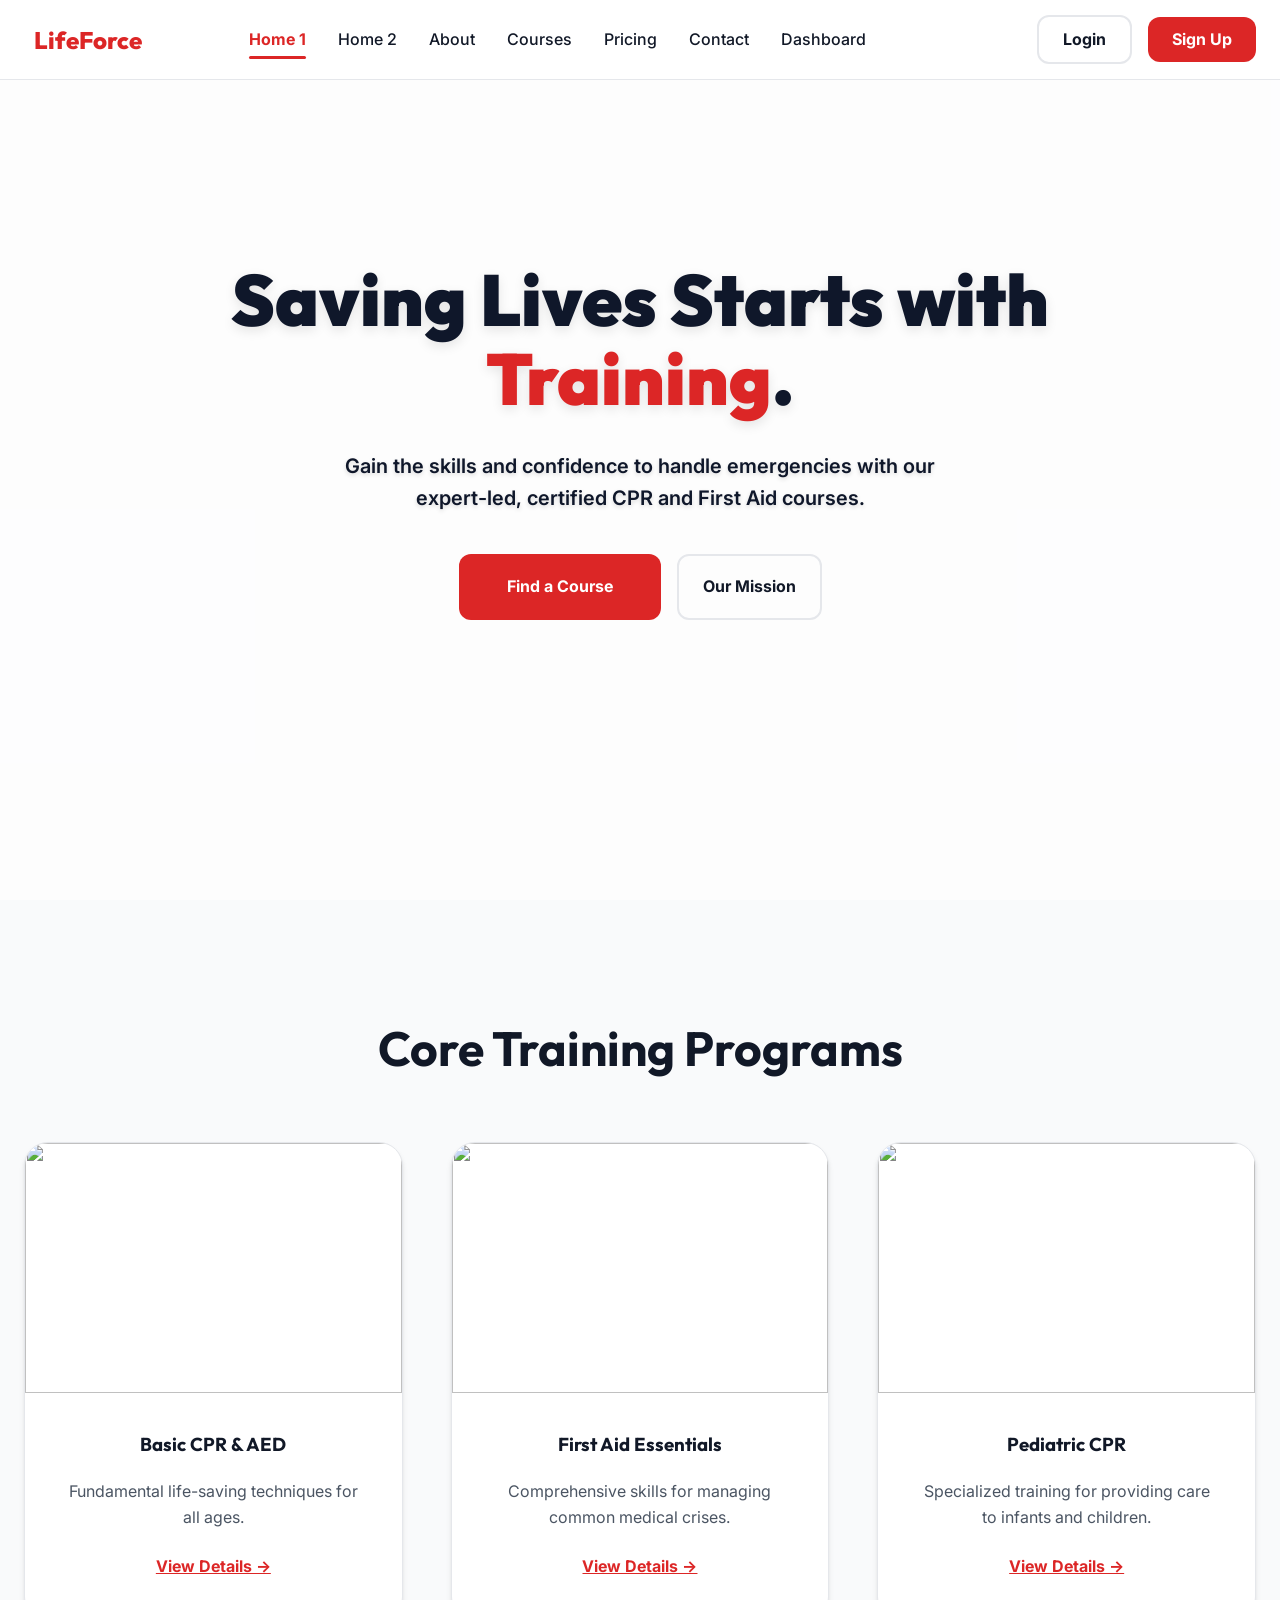
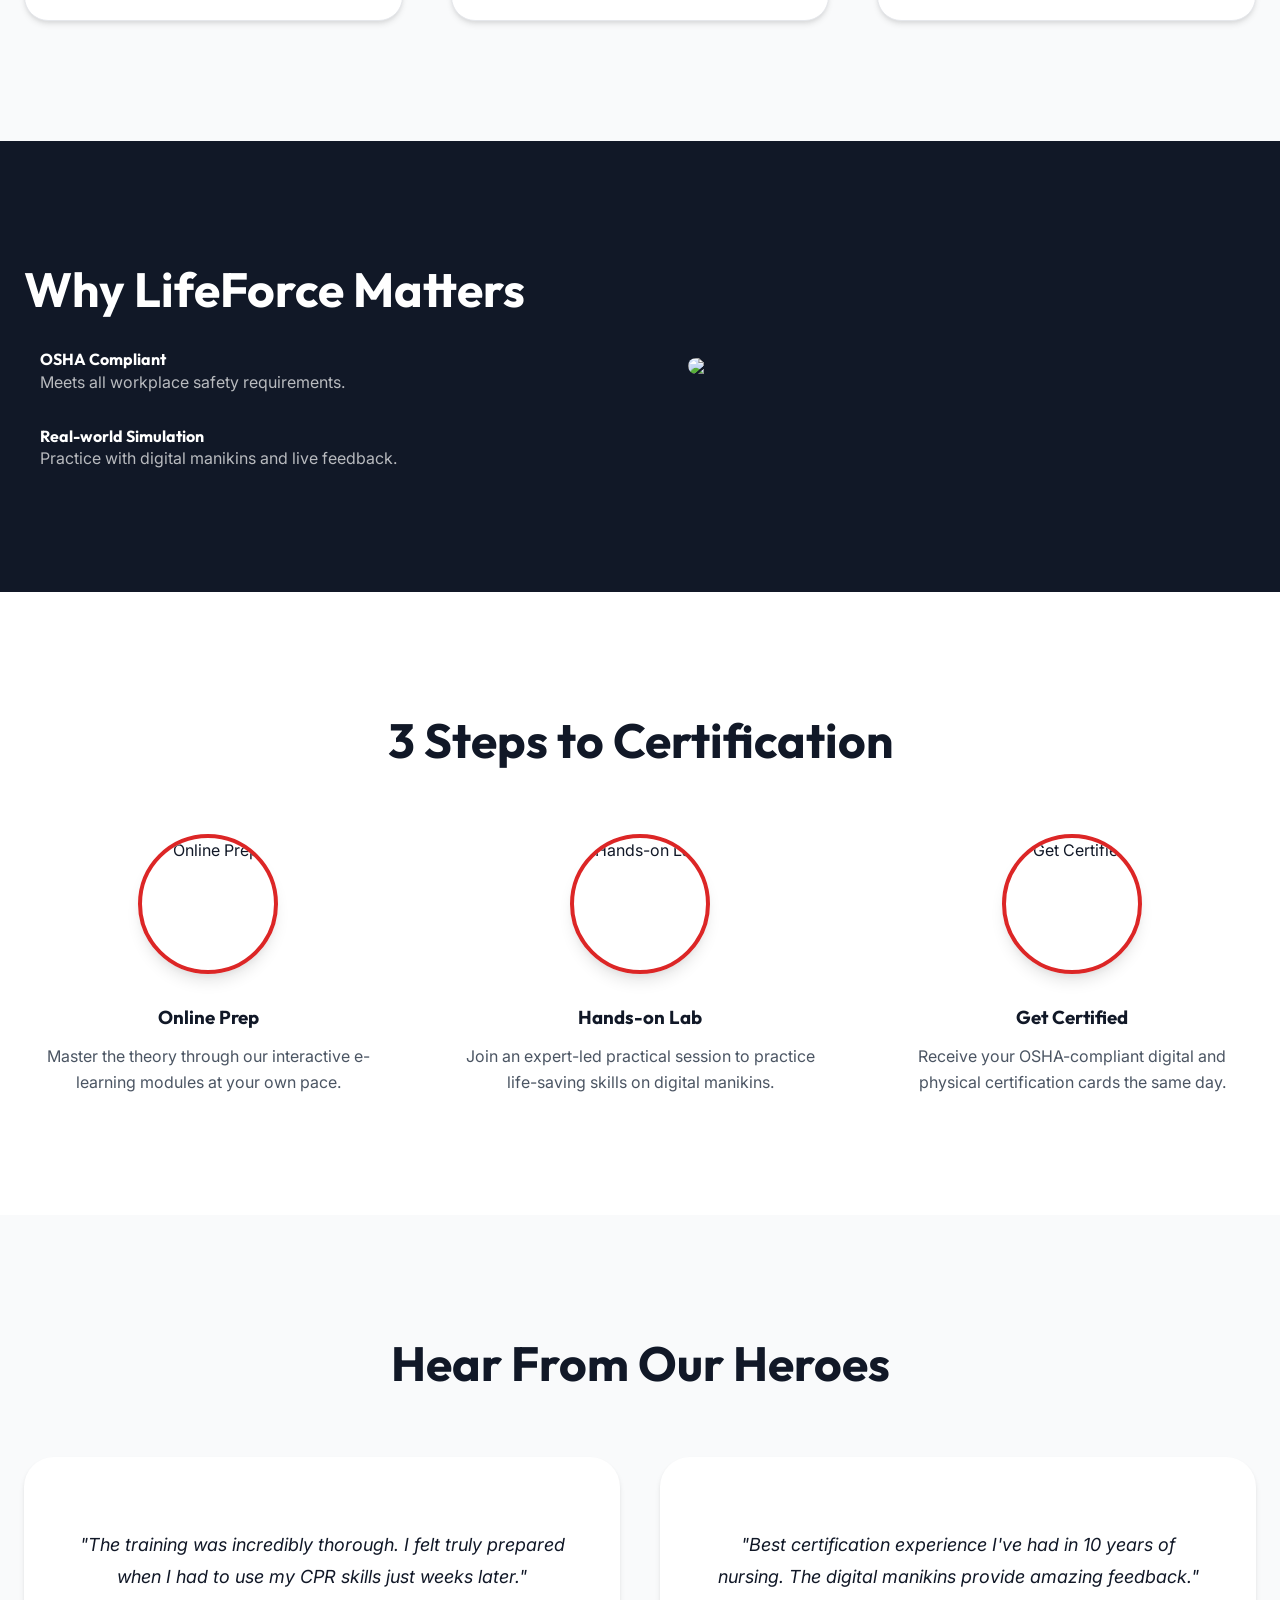
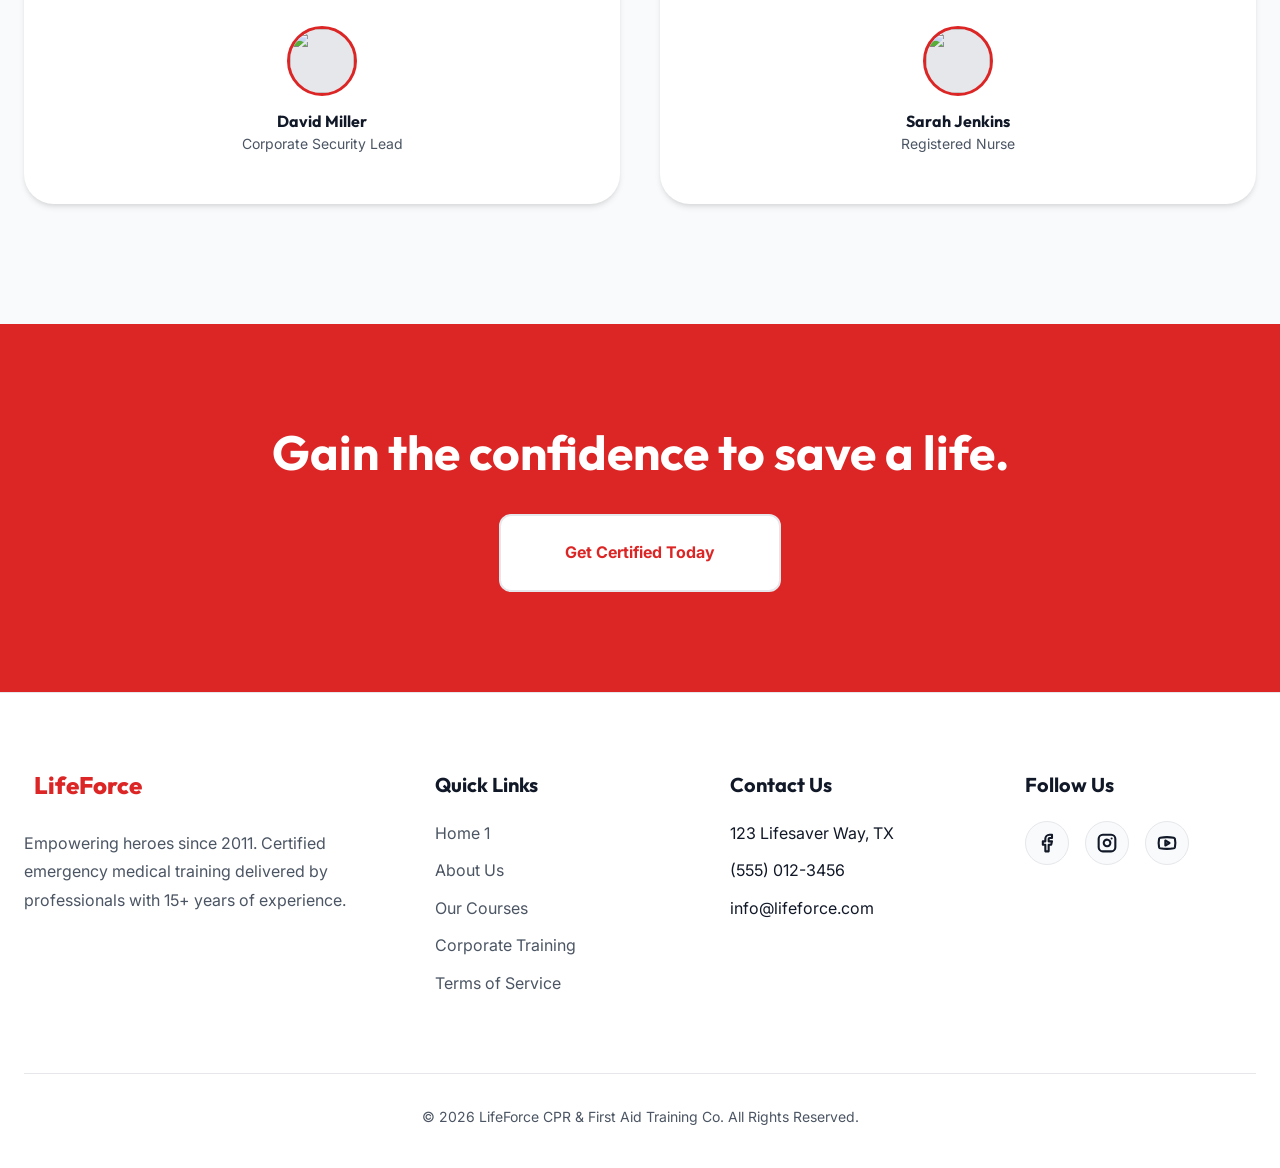
==== commit 5ea49190: "changes" ====
--- a/index.html
+++ b/index.html
@@ -338,30 +338,14 @@
                 <div class="footer-col">
                     <h4>Follow Us</h4>
                     <div class="social-icons">
-                        <a href="#" target="_blank">
-                            <svg width="20" height="20" viewBox="0 0 24 24" fill="none" stroke="currentColor"
-                                stroke-width="2" stroke-linecap="round" stroke-linejoin="round">
-                                <path d="M18 2h-3a5 5 0 0 0-5 5v3H7v4h3v8h4v-8h3l1-4h-4V7a1 1 0 0 1 1-1h3z"></path>
-                            </svg>
+                        <a href="https://facebook.com" target="_blank" aria-label="Facebook">
+                            <svg width="20" height="20" viewBox="0 0 24 24" fill="none" stroke="currentColor" stroke-width="2" stroke-linecap="round" stroke-linejoin="round" class="lucide lucide-facebook"><path d="M18 2h-3a5 5 0 0 0-5 5v3H7v4h3v8h4v-8h3l1-4h-4V7a1 1 0 0 1 1-1h3z"></path></svg>
                         </a>
-
-                        <a href="#" target="_blank">
-                            <svg width="20" height="20" viewBox="0 0 24 24" fill="none" stroke="currentColor"
-                                stroke-width="2" stroke-linecap="round" stroke-linejoin="round">
-                                <rect x="2" y="2" width="20" height="20" rx="5" ry="5"></rect>
-                                <path d="M16 11.37A4 4 0 1 1 12.63 8 4 4 0 0 1 16 11.37z"></path>
-                                <line x1="17.5" y1="6.5" x2="17.51" y2="6.5"></line>
-                            </svg>
+                        <a href="https://instagram.com" target="_blank" aria-label="Instagram">
+                            <svg width="20" height="20" viewBox="0 0 24 24" fill="none" stroke="currentColor" stroke-width="2" stroke-linecap="round" stroke-linejoin="round" class="lucide lucide-instagram"><rect x="2" y="2" width="20" height="20" rx="5" ry="5"></rect><path d="M16 11.37A4 4 0 1 1 12.63 8 4 4 0 0 1 16 11.37z"></path><line x1="17.5" y1="6.5" x2="17.51" y2="6.5"></line></svg>
                         </a>
-                        <a href="#" target="_blank">
-                            <svg width="20" height="20" viewBox="0 0 24 24" fill="none" stroke="currentColor"
-                                stroke-width="2" stroke-linecap="round" stroke-linejoin="round">
-                                <path
-                                    d="M16 8a6 6 0 0 1 6 6v7h-4v-7a2 2 0 0 0-2-2 2 2 0 0 0-2 2v7h-4v-7a6 6 0 0 1 6-6z">
-                                </path>
-                                <rect x="2" y="9" width="4" height="12"></rect>
-                                <circle cx="4" cy="4" r="2"></circle>
-                            </svg>
+                        <a href="https://youtube.com" target="_blank" aria-label="YouTube">
+                            <svg width="20" height="20" viewBox="0 0 24 24" fill="none" stroke="currentColor" stroke-width="2" stroke-linecap="round" stroke-linejoin="round" class="lucide lucide-youtube"><path d="M2.5 17a24.12 24.12 0 0 1 0-10 2 2 0 0 1 1.4-1.4 49.56 49.56 0 0 1 16.2 0A2 2 0 0 1 21.5 7a24.12 24.12 0 0 1 0 10 2 2 0 0 1-1.4 1.4 49.55 49.55 0 0 1-16.2 0A2 2 0 0 1 2.5 17Z"></path><path d="m10 15 5-3-5-3z"></path></svg>
                         </a>
                     </div>
                 </div>
--- a/style.css
+++ b/style.css
@@ -37,9 +37,8 @@
     --bg-page: #111827;
     --bg-card: #1F2937;
     --border: #374151;
-    --hero-overlay: rgba(0, 0, 0, 0.72);
+    --hero-overlay: rgba(0, 0, 0, 0.7);
     --hero-text: #F9FAFB;
-    --hero-bg: url('https://images.unsplash.com/photo-1516549119106-f6424356075c?q=80&w=1600&auto=format&fit=crop');
 }
 
 * {
@@ -529,17 +528,20 @@
     transition: all 0.3s ease;
 }
 
-.social-circle i,
 .social-circle svg {
-    color: white !important;
-    stroke: white !important;
     display: block;
+    width: 24px;
+    height: 24px;
+    stroke-width: 2.5px;
+    stroke: currentColor;
 }
 
 body.dark-mode .social-circle {
     background: rgba(255,255,255,0.05);
-    border: 1px solid rgba(255,255,255,0.1);
-}
+    color: white;
+    border-color: rgba(255,255,255,0.1);
+}
+
 
 .social-circle {
     width: 60px;
@@ -574,7 +576,6 @@
 }
 
 /* Force Lucide SVG visibility and boldness */
-[data-lucide], 
 .social-circle svg, 
 .social-icons svg {
     stroke-width: 2.5px;
@@ -582,6 +583,7 @@
     display: inline-block;
     vertical-align: middle;
 }
+
 
 body.dark-mode [data-lucide],
 body.dark-mode .social-circle svg,
@@ -867,13 +869,46 @@
 /* Fix for light-colored badges in dark mode */
 body.dark-mode [style*="background: #D1FAE5"],
 body.dark-mode [style*="background: #DBEAFE"],
-body.dark-mode [style*="background: #FEE2E2"] {
+body.dark-mode [style*="background: #FEE2E2"],
+body.dark-mode [style*="background: #FEF2F2"],
+body.dark-mode [style*="background: #EFF6FF"],
+body.dark-mode [style*="background: #EEF2FF"],
+body.dark-mode [style*="background: #F0FDF4"] {
     background: rgba(255, 255, 255, 0.1) !important;
 }
 
-body.dark-mode [style*="color: #059669"] { color: #34D399 !important; }
-body.dark-mode [style*="color: #2563EB"] { color: #60A5FA !important; }
+body.dark-mode [style*="color: #059669"],
+body.dark-mode [style*="color: #16A34A"],
+body.dark-mode [style*="color: #10B981"] { color: #34D399 !important; }
+body.dark-mode [style*="color: #2563EB"],
+body.dark-mode [style*="color: #3B82F6"] { color: #60A5FA !important; }
 body.dark-mode [style*="color: #DC2626"] { color: #F87171 !important; }
+
+/* Category Icon Box Styles */
+.category-icon-box {
+    width: 80px;
+    height: 80px;
+    border-radius: 20px;
+    display: flex;
+    align-items: center;
+    justify-content: center;
+    margin: 0 auto 2rem;
+    transition: all 0.3s ease;
+}
+
+.category-icon-box.red { background: #FEF2F2; color: var(--primary); }
+.category-icon-box.blue { background: #EFF6FF; color: var(--accent); }
+.category-icon-box.green { background: #F0FDF4; color: #16A34A; }
+
+body.dark-mode .category-icon-box.red { background: rgba(220, 38, 38, 0.2); color: #F87171; }
+body.dark-mode .category-icon-box.blue { background: rgba(37, 99, 235, 0.2); color: #60A5FA; }
+body.dark-mode .category-icon-box.green { background: rgba(22, 163, 74, 0.2); color: #4ADE80; }
+
+body.dark-mode .category-icon-box [data-lucide] {
+    color: inherit !important;
+}
+
+
 
 /* Dashboard Sidebar Fix */
 body.dark-mode .sidebar {
@@ -918,7 +953,7 @@
         height: 100vh;
         background: var(--bg-card);
         z-index: 2000;
-        padding: 80px 2rem 3rem;
+        padding: 80px 2rem 5rem;
         display: flex;
         flex-direction: column;
         gap: 1.5rem;
@@ -1072,12 +1107,20 @@
         flex-wrap: wrap !important;
         justify-content: center !important;
         overflow-x: visible !important;
-    }
-
-    .team-slide div[style*="min-width: 350px"] {
-        flex: 1 1 350px !important;
-        max-width: 450px !important;
-    }
+        gap: 2rem !important;
+    }
+
+    .team-card {
+        flex: 1 1 300px !important;
+        max-width: 400px !important;
+        height: 450px !important; /* Slightly shorter for better tab fit */
+        min-width: unset !important;
+    }
+
+    .team-card img {
+        object-position: center 20% !important; /* Focus on faces */
+    }
+
 
     .mosaic-gallery div[style*="grid-template-columns"] {
         grid-template-columns: 1fr 1fr !important;
@@ -1121,7 +1164,20 @@
         flex: 1 1 300px !important;
         max-width: 450px !important;
     }
-}
+
+    /* Contact Steps Grid Fix */
+    .contact-steps-grid {
+        grid-template-columns: 1fr !important;
+        gap: 3rem !important;
+    }
+
+    .contact-steps-grid > div:last-child {
+        padding: 2rem !important; /* Slightly less padding in tab/mobile */
+        width: 100% !important;
+        box-sizing: border-box;
+    }
+}
+
 
 @media (max-width: 768px) {
     .grid {
@@ -1159,3 +1215,22 @@
     .hero h1 { font-size: 2.25rem; }
     .hero { padding-top: 100px; }
 }
+@media (max-width: 1024px) {
+    .footer-links li.flex {
+        flex-direction: row !important;
+        flex-wrap: nowrap !important;
+        justify-content: flex-start !important;
+        align-items: center !important;
+        text-align: left !important;
+        gap: 0.75rem !important;
+    }
+
+    .footer-links li.flex > * {
+        width: auto !important;
+        margin: 0 !important;
+    }
+
+    .footer-col {
+        text-align: left !important;
+    }
+}
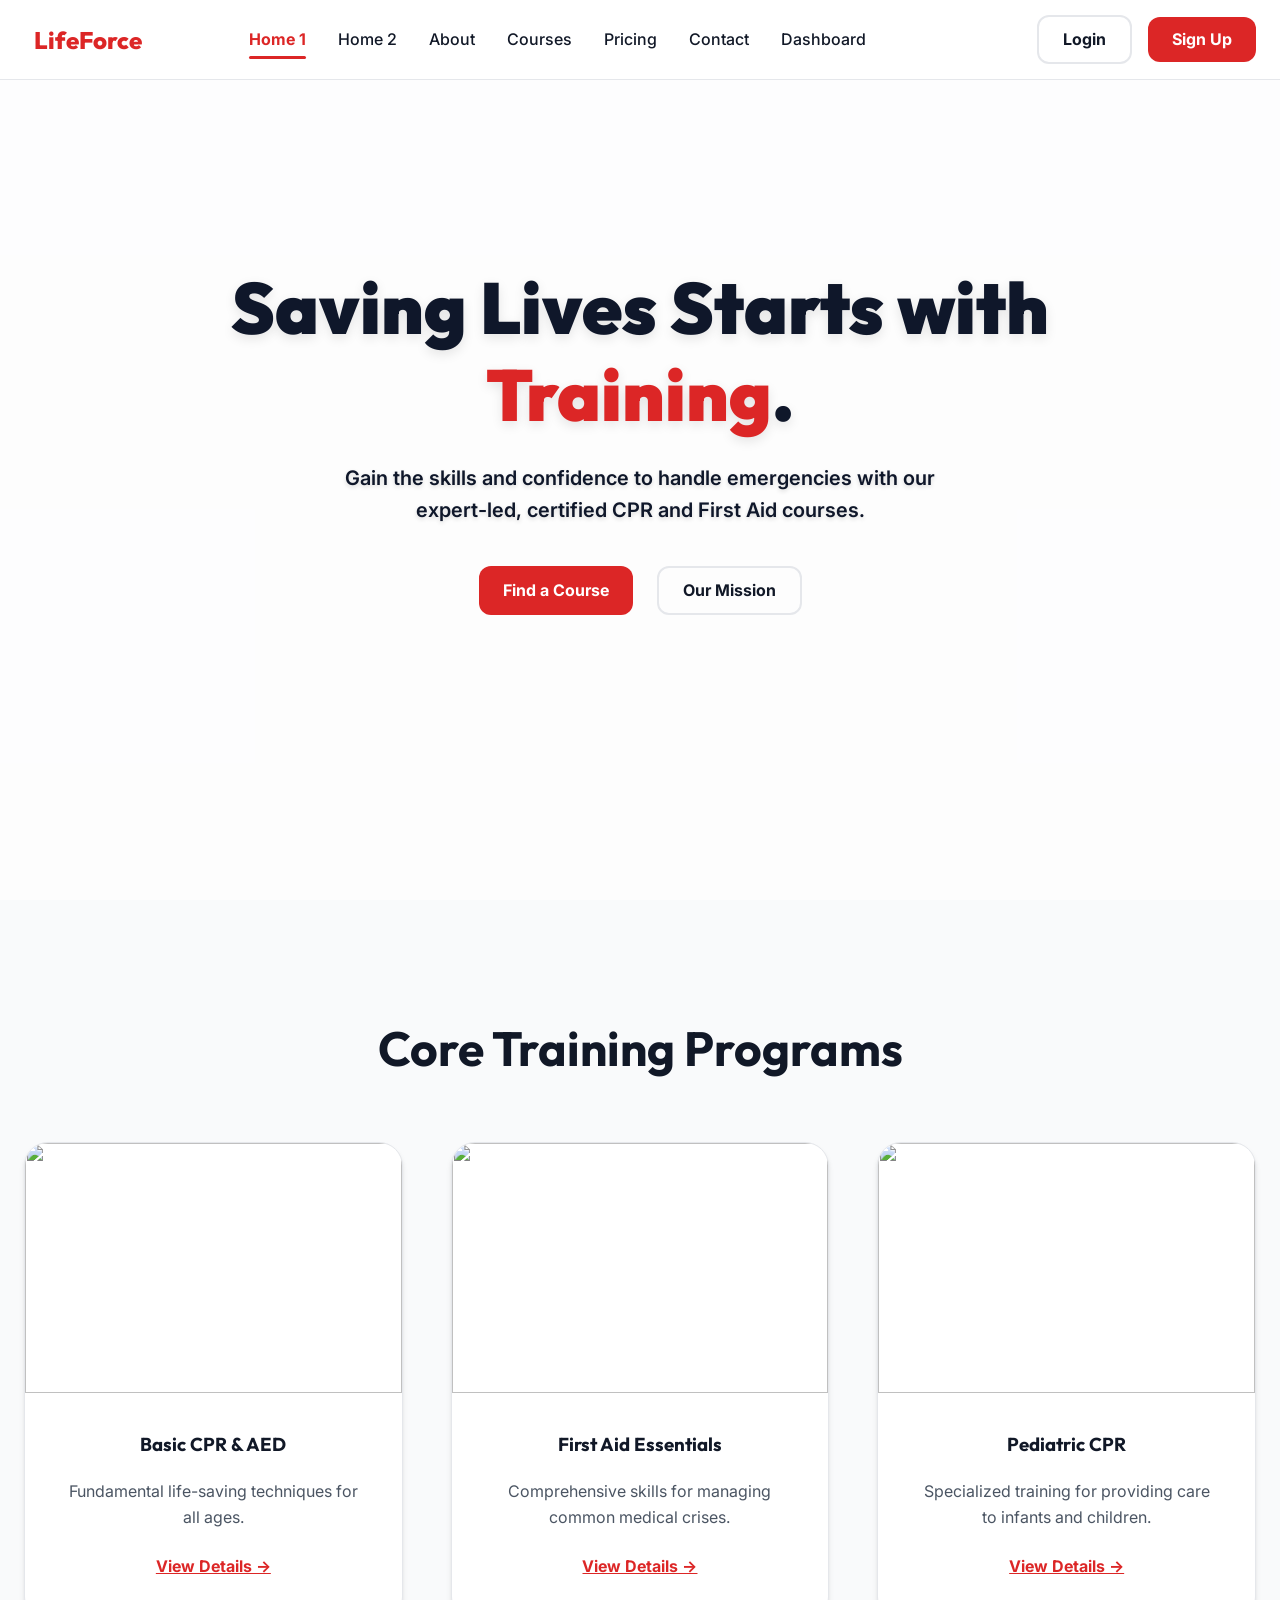
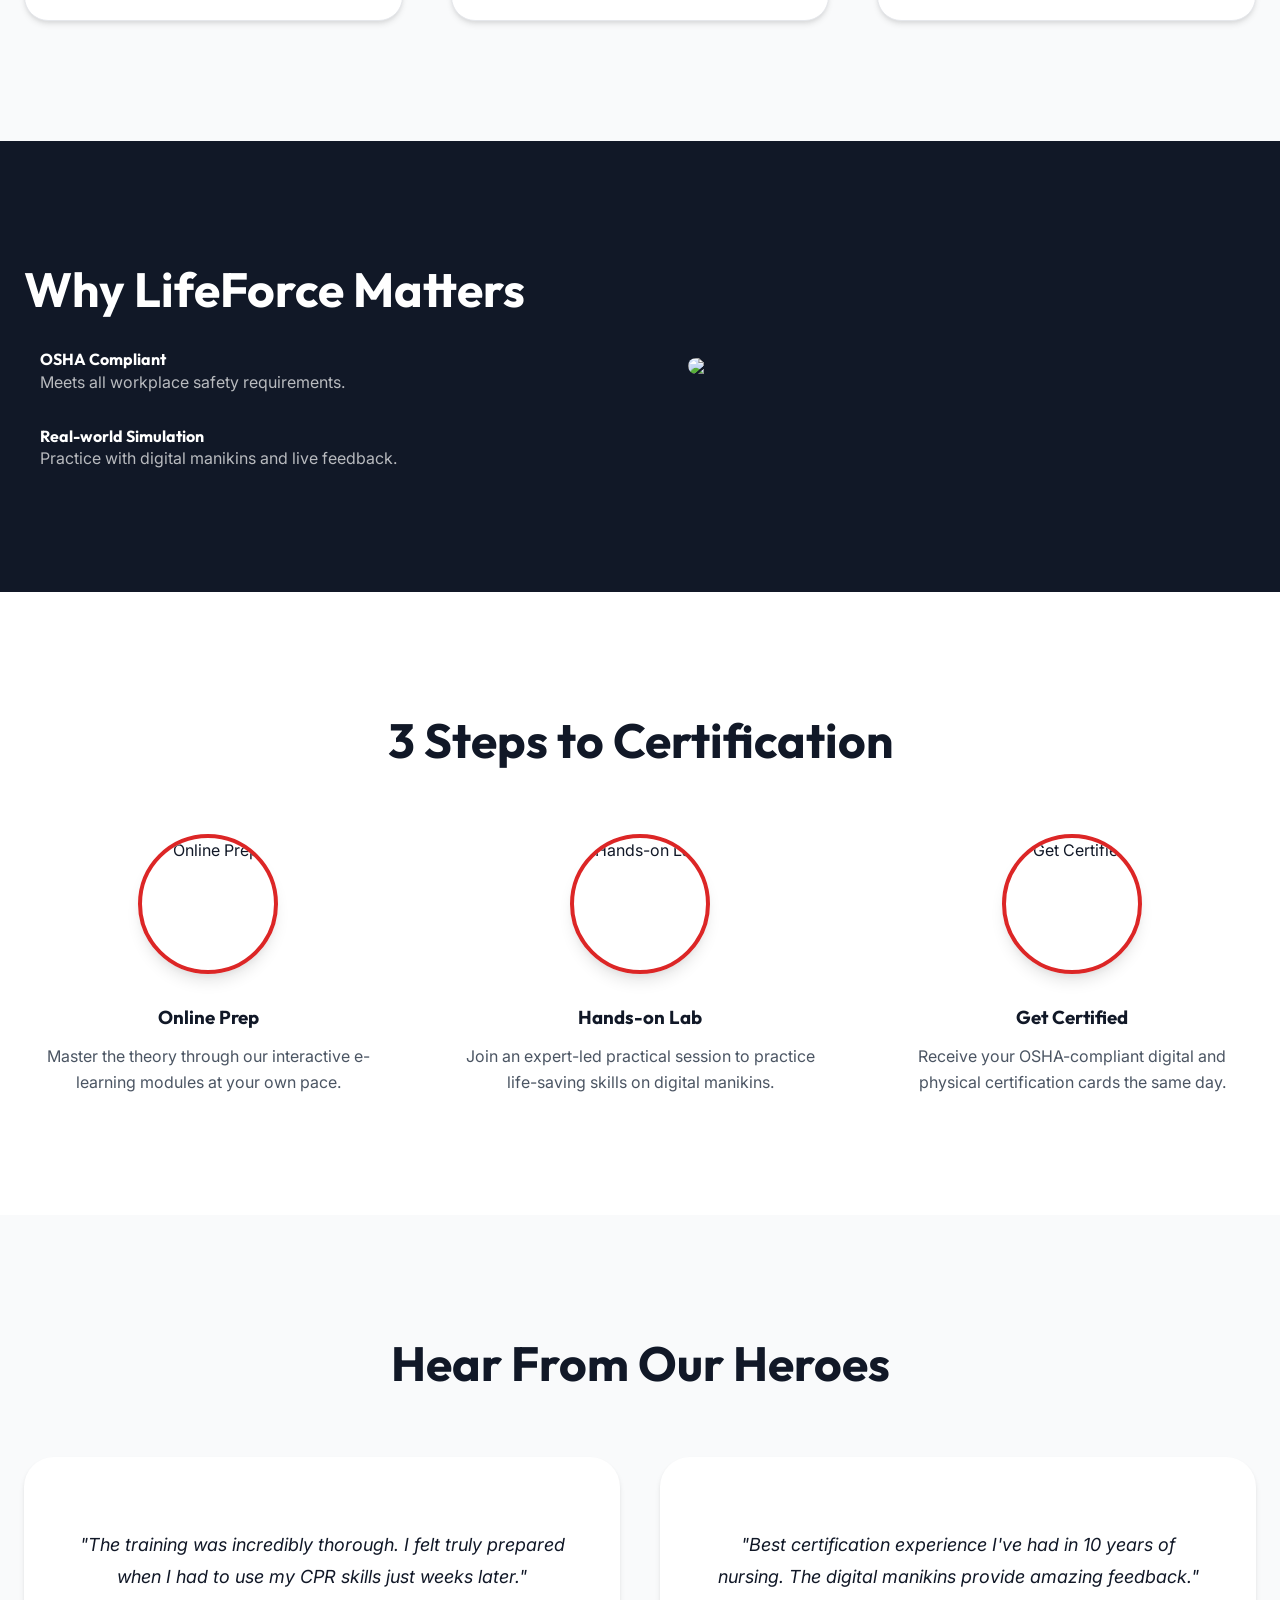
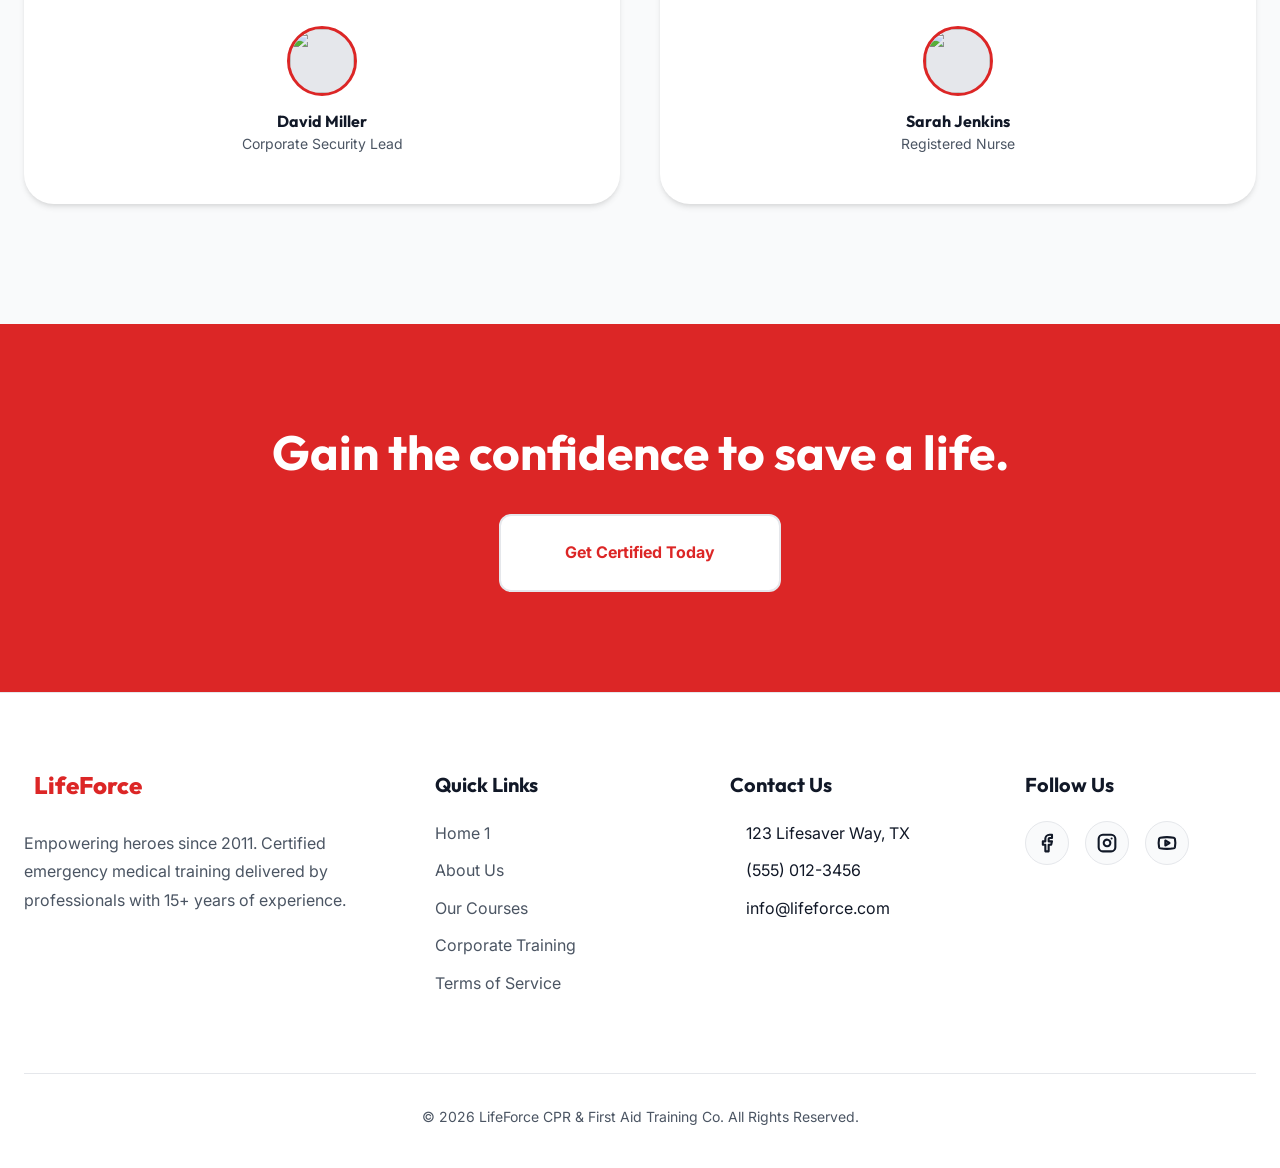
==== commit 3653b510: "doc3" ====
--- a/index.html
+++ b/index.html
@@ -81,15 +81,14 @@
             <div class="hero-overlay"></div>
             <div class="container">
                 <div class="hero-content">
-                    <h1 class="reveal-pop"
-                        style="font-size: 4.5rem; line-height: 1.1; margin-bottom: 2rem; transition-delay: 0.1s;">Saving
+                    <h1 class="reveal-pop">Saving
                         Lives Starts with <span style="color: var(--primary);">Training</span>.</h1>
                     <p class="reveal-up"
                         style="font-size: 1.25rem; max-width: 650px; margin-bottom: 2.5rem; transition-delay: 0.3s;">
                         Gain the skills and
                         confidence to handle emergencies with our expert-led, certified CPR and First Aid courses.</p>
-                    <div class="flex gap-4 reveal-up" style="transition-delay: 0.5s;">
-                        <a href="courses.html" class="btn btn-primary" style="padding: 1.25rem 3rem;">Find a Course</a>
+                    <div class="flex gap-6 reveal-up" style="transition-delay: 0.5s;">
+                        <a href="courses.html" class="btn btn-primary">Find a Course</a>
                         <a href="about.html" class="btn btn-secondary">Our Mission</a>
                     </div>
                 </div>
@@ -326,11 +325,11 @@
                 <div class="footer-col">
                     <h4>Contact Us</h4>
                     <ul class="footer-links" style="pointer-events: none;">
-                        <li class="flex items-center gap-2"><i data-lucide="map-pin" size="18"
+                        <li class="flex items-center gap-4"><i data-lucide="map-pin" size="18"
                                 style="color: var(--primary);"></i> 123 Lifesaver Way, TX</li>
-                        <li class="flex items-center gap-2"><i data-lucide="phone" size="18"
+                        <li class="flex items-center gap-4"><i data-lucide="phone" size="18"
                                 style="color: var(--primary);"></i> (555) 012-3456</li>
-                        <li class="flex items-center gap-2"><i data-lucide="mail" size="18"
+                        <li class="flex items-center gap-4"><i data-lucide="mail" size="18"
                                 style="color: var(--primary);"></i> info@lifeforce.com</li>
                     </ul>
                 </div>
--- a/style.css
+++ b/style.css
@@ -107,15 +107,40 @@
 .justify-center { justify-content: center; }
 .justify-between { justify-content: space-between; }
 .grid { display: grid; }
+.gap-2 { gap: 0.5rem; }
+.flex-row { flex-direction: row !important; }
+
+.map-container {
+    width: 100%;
+    height: 450px;
+    background: var(--bg-page);
+    border-top: 1px solid var(--border-light);
+    overflow: hidden;
+    line-height: 0;
+}
+
+.map-container iframe {
+    width: 100%;
+    height: 100%;
+    transition: filter 0.3s ease;
+}
+
+body.dark-mode .map-container iframe {
+    filter: invert(90%) hue-rotate(180deg) brightness(1.2);
+}
 .gap-4 { gap: 1rem; }
+.gap-6 { gap: 1.5rem; }
 .gap-8 { gap: 2rem; }
 
 @media (max-width: 768px) {
     .flex {
         flex-direction: column;
+        align-items: center;
     }
     
-    .flex > * {
+    .flex > .btn, 
+    .flex > a.btn,
+    .flex > button.btn {
         width: 100% !important;
     }
 }
@@ -247,6 +272,7 @@
     gap: 0.5rem;
     border: none;
     outline: none;
+    white-space: nowrap;
 }
 
 .btn-primary {
@@ -515,11 +541,17 @@
     color: #F9FAFB;
 }
 
-.social-icons a:hover {
-    background: var(--primary);
-    color: white;
+.social-icons a:hover,
+body.dark-mode .social-icons a:hover {
+    background: var(--primary) !important;
+    color: white !important;
     transform: translateY(-4px);
-    border-color: var(--primary);
+    border-color: var(--primary) !important;
+}
+
+body.dark-mode .social-icons a:hover svg {
+    color: white !important;
+    stroke: white !important;
 }
 
 /* Contact Social Circles */
@@ -567,7 +599,8 @@
     border-color: rgba(255,255,255,0.2);
 }
 
-.social-icon-link:hover .social-circle {
+.social-icon-link:hover .social-circle,
+body.dark-mode .social-icon-link:hover .social-circle {
     background: var(--primary) !important;
     color: white !important;
     transform: translateY(-5px) scale(1.1);
@@ -820,11 +853,13 @@
 }
 
 .hero h1 {
-    font-size: 4.5rem;
+    font-size: clamp(2.5rem, 8vw, 4.5rem);
     font-weight: 900;
     margin-bottom: 1.5rem;
-    line-height: 1.05;
+    line-height: 1.2;
     text-shadow: 0 4px 12px rgba(0, 0, 0, 0.1);
+    word-break: break-word;
+    overflow-wrap: break-word;
 }
 
 .hero p {
@@ -1106,6 +1141,7 @@
     .team-slide .flex {
         flex-wrap: wrap !important;
         justify-content: center !important;
+        align-items: center !important;
         overflow-x: visible !important;
         gap: 2rem !important;
     }
@@ -1122,18 +1158,31 @@
     }
 
 
-    .mosaic-gallery div[style*="grid-template-columns"] {
+    .mosaic-grid {
         grid-template-columns: 1fr 1fr !important;
-        grid-template-rows: auto !important;
-    }
-
-    .mosaic-gallery div[style*="grid-column: span 2"] {
+        grid-auto-rows: 250px !important;
+        gap: 1rem !important;
+    }
+
+    .mosaic-grid > div {
+        grid-column: span 1 !important;
+        grid-row: span 1 !important;
+        height: 250px !important;
+    }
+
+    .mosaic-grid div[style*="grid-column: span 2"] {
         grid-column: span 2 !important;
     }
 
-    .mosaic-gallery div[style*="grid-row: span 2"] {
-        grid-row: span 1 !important;
-        height: 300px !important;
+    /* Small Mobile: Stack to 1 Column */
+    @media (max-width: 600px) {
+        .mosaic-grid {
+            grid-template-columns: 1fr !important;
+        }
+        .mosaic-grid > div,
+        .mosaic-grid div[style*="grid-column: span 2"] {
+            grid-column: span 1 !important;
+        }
     }
 
     .blended-learning .blended-grid {
@@ -1171,6 +1220,15 @@
         gap: 3rem !important;
     }
 
+    .inquiry-form {
+        grid-template-columns: 1fr !important;
+        gap: 1rem !important;
+    }
+
+    .inquiry-form > * {
+        grid-column: span 1 !important;
+    }
+
     .contact-steps-grid > div:last-child {
         padding: 2rem !important; /* Slightly less padding in tab/mobile */
         width: 100% !important;
@@ -1192,6 +1250,14 @@
     section {
         padding: 60px 0 !important;
     }
+
+    .btn {
+        padding: 0.75rem 1.5rem !important;
+        font-size: 1rem !important;
+        width: auto !important;
+        max-width: 100%;
+        margin: 0 auto;
+    }
 }
 
 @media (max-width: 480px) {
@@ -1202,17 +1268,17 @@
 
 /* Responsive Fixes */
 @media (max-width: 1024px) {
-    .hero h1 { font-size: 3rem; }
+    .hero h1 { font-size: clamp(2.25rem, 7vw, 3.5rem); }
 }
 
 @media (max-width: 768px) {
     .hero { min-height: 100vh; height: auto; display: flex; align-items: center; padding: 120px 1.5rem 80px; }
-    .hero h1 { font-size: 2.75rem; line-height: 1.1; margin-top: 20px; }
-    .hero-content { text-align: center; margin: 0 auto; }
+    .hero h1 { font-size: clamp(2rem, 9vw, 2.75rem); line-height: 1.2; margin-top: 20px; }
+    .hero-content { text-align: center; margin: 0 auto; width: 100%; }
 }
 
 @media (max-width: 480px) {
-    .hero h1 { font-size: 2.25rem; }
+    .hero h1 { font-size: 1.85rem; }
     .hero { padding-top: 100px; }
 }
 @media (max-width: 1024px) {
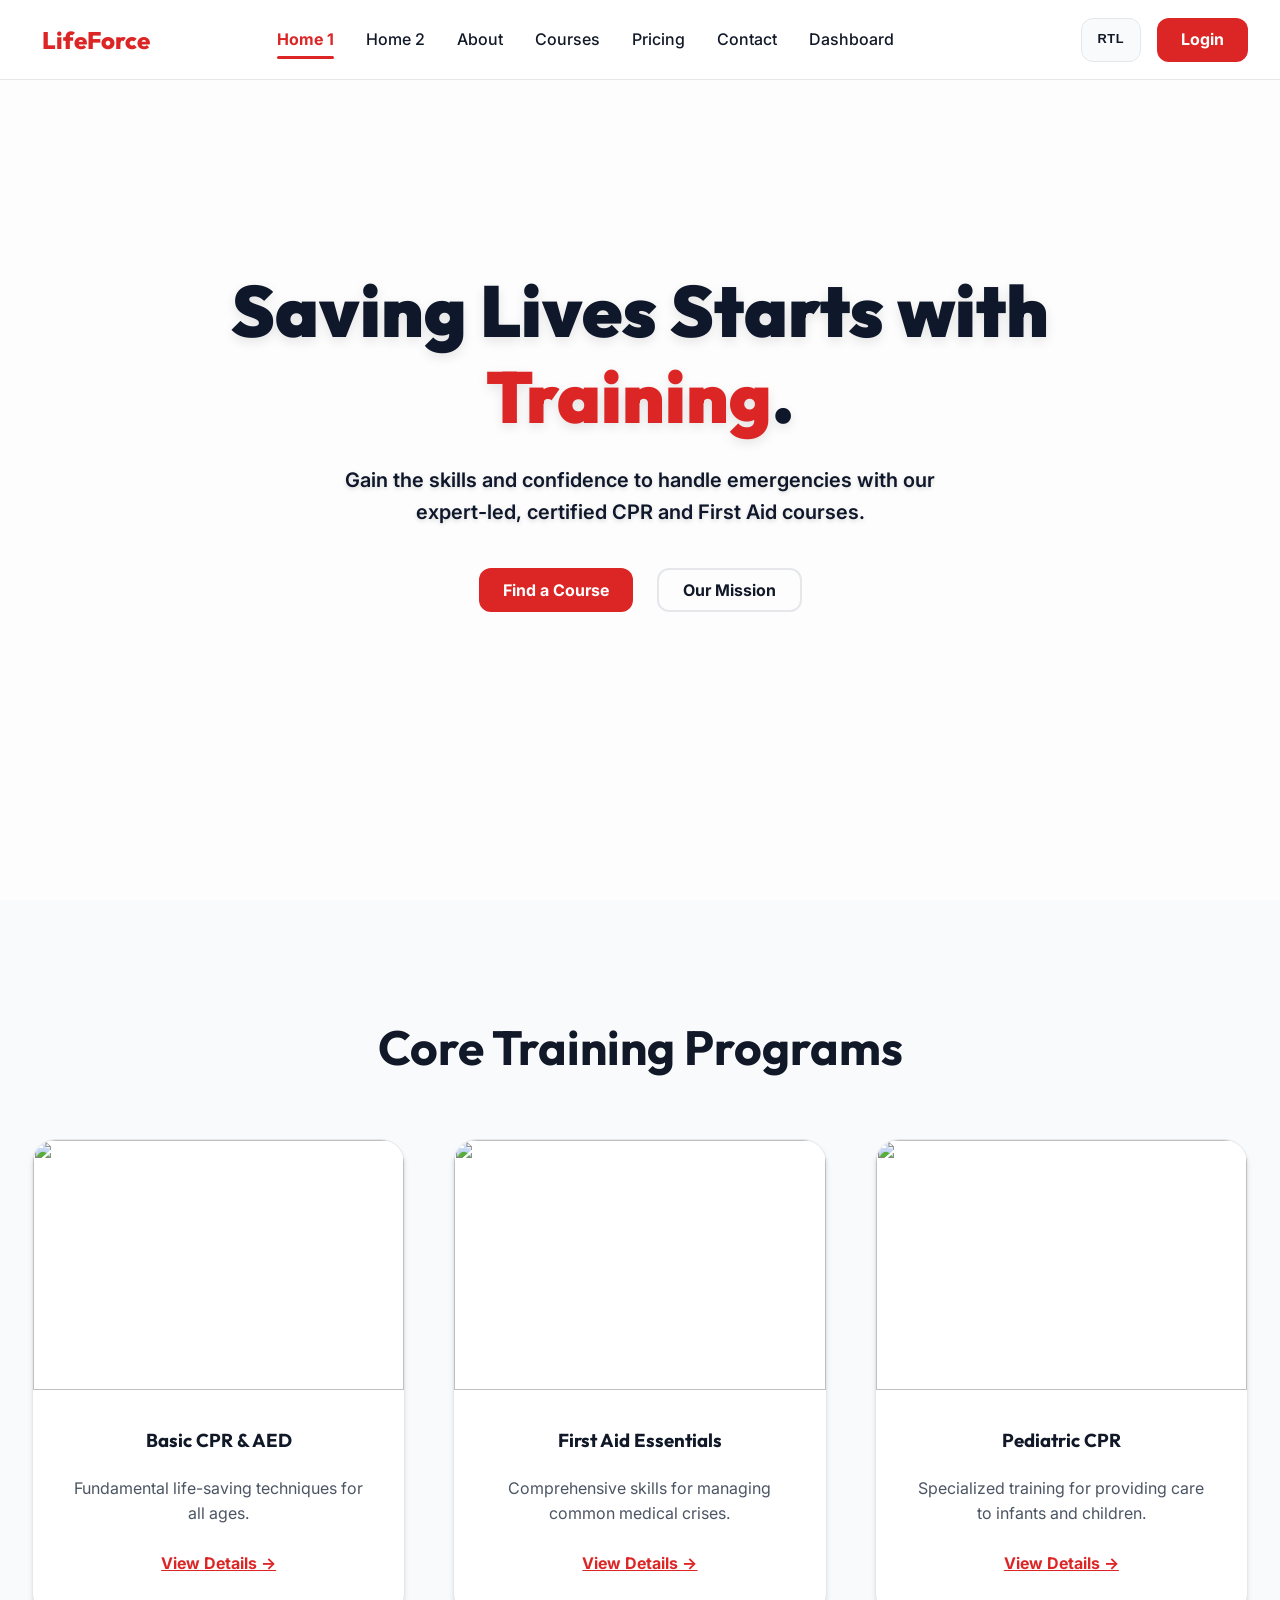
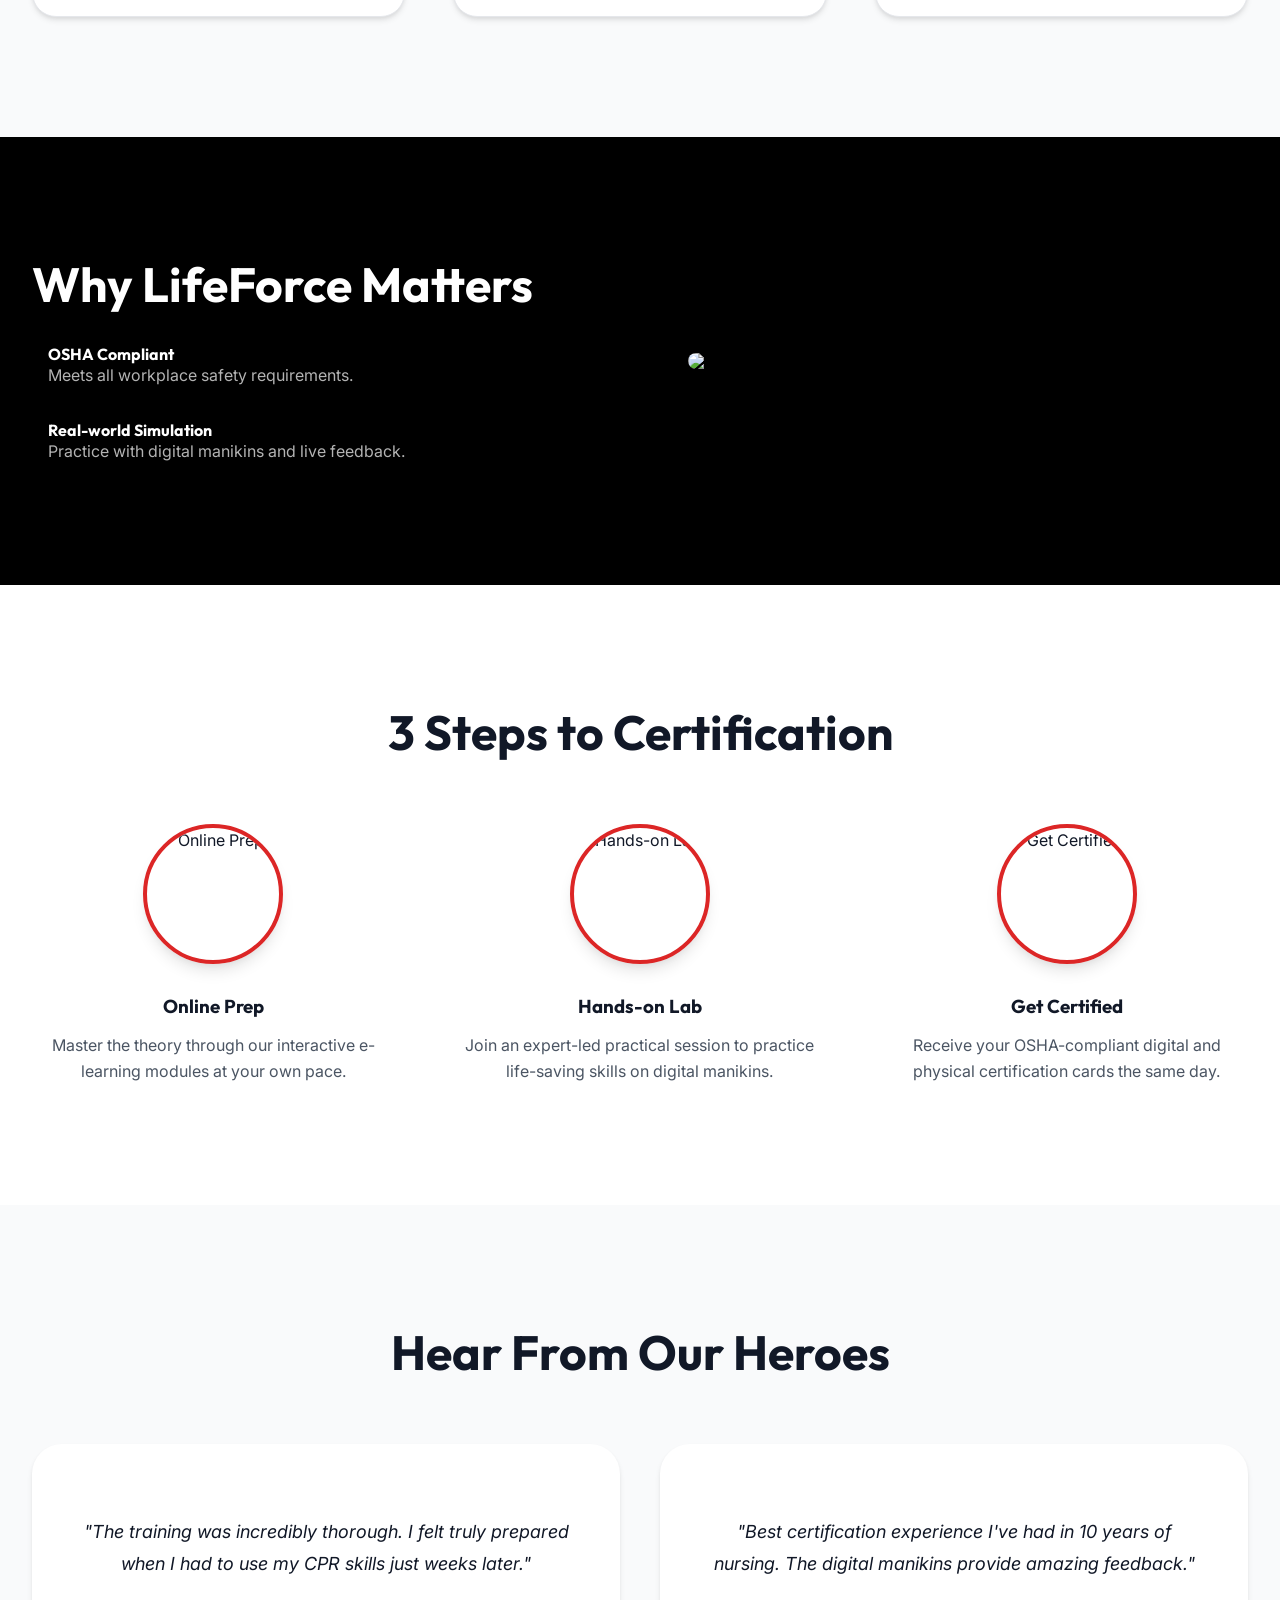
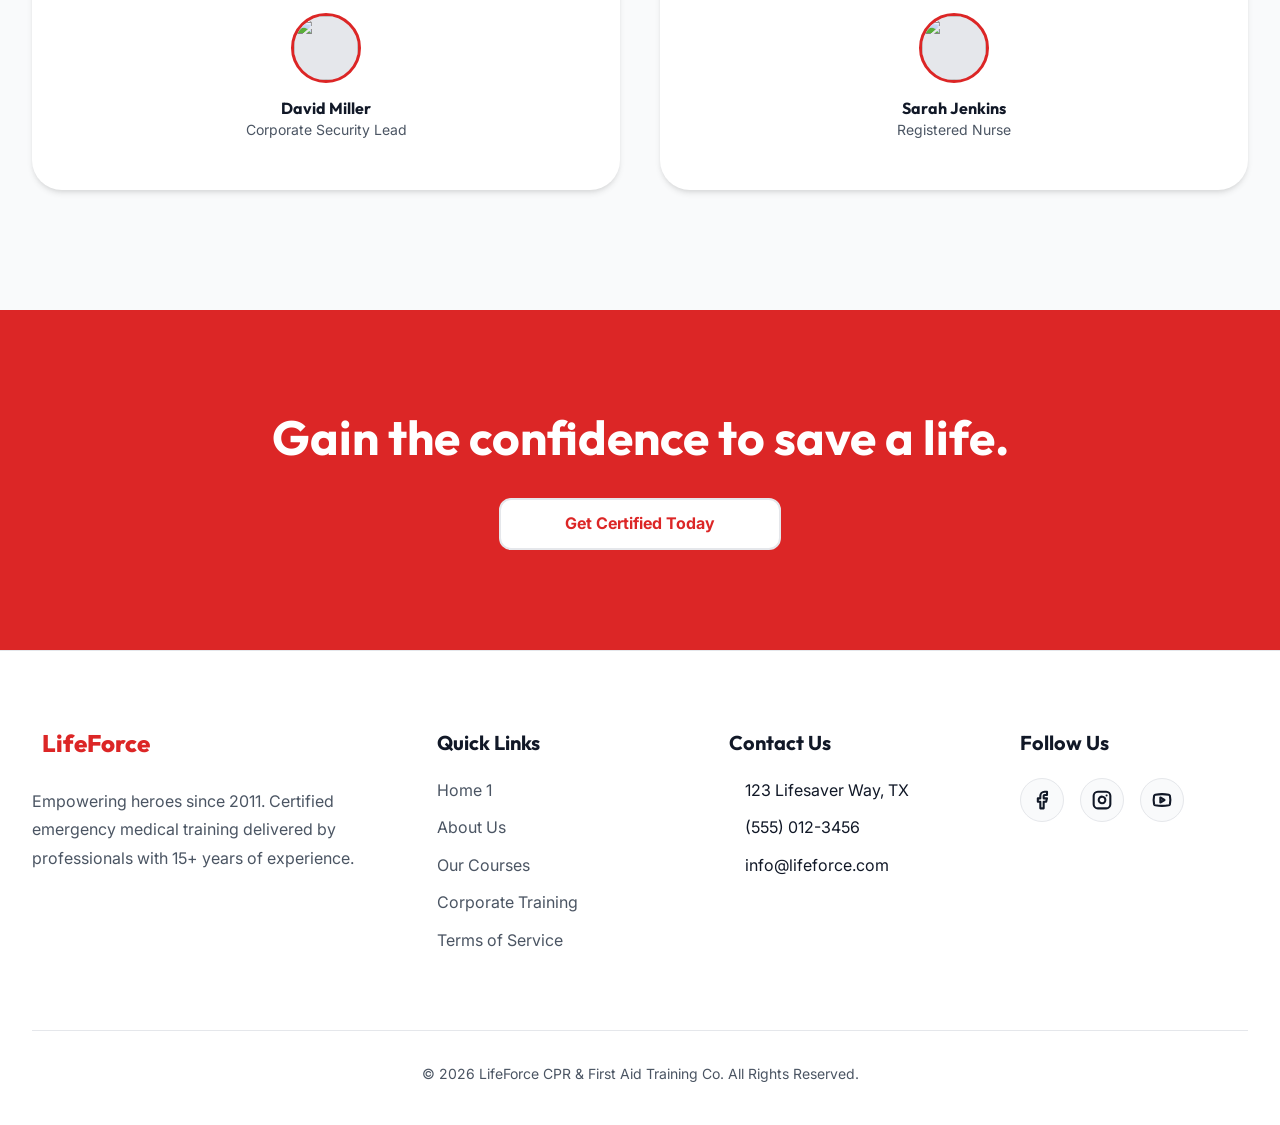
==== commit 8cdcc6d8: "rechanges" ====
--- a/index.html
+++ b/index.html
@@ -36,15 +36,14 @@
             </nav>
 
             <div class="header-ctas">
-                <button class="icon-btn" id="theme-toggle" title="Toggle Theme">
-                    <i data-lucide="sun" id="sun-icon"></i>
-                    <i data-lucide="moon" id="moon-icon" style="display:none;"></i>
+                <button class="icon-btn theme-toggle desktop-only-toggle" title="Toggle Theme">
+                    <i data-lucide="sun" class="sun-icon"></i>
+                    <i data-lucide="moon" class="moon-icon" style="display:none;"></i>
                 </button>
-                <button class="icon-btn" id="rtl-toggle" title="Toggle RTL">
-                    <i data-lucide="languages"></i>
+                <button class="rtl-btn rtl-toggle desktop-only-toggle" title="Toggle RTL">
+                    <span>RTL</span>
                 </button>
-                <a href="login.html" class="btn btn-secondary">Login</a>
-                <a href="signup.html" class="btn btn-primary">Sign Up</a>
+                <a href="login.html" class="btn btn-primary">Login</a>
                 <button class="mobile-nav-toggle" id="mobile-nav-toggle">
                     <i data-lucide="menu"></i>
                 </button>
@@ -66,9 +65,17 @@
                     <li><a href="contact.html">Contact</a></li>
                     <li><a href="dashboard.html">Dashboard</a></li>
                 </ul>
+                <div class="menu-utilities mobile-only-toggle">
+                    <button class="icon-btn theme-toggle" title="Toggle Theme">
+                        <i data-lucide="sun" class="sun-icon"></i>
+                        <i data-lucide="moon" class="moon-icon" style="display:none;"></i>
+                    </button>
+                    <button class="rtl-btn rtl-toggle" title="Toggle RTL">
+                        <span>RTL</span>
+                    </button>
+                </div>
                 <div class="mobile-ctas">
-                    <a href="login.html" class="btn btn-secondary">Login</a>
-                    <a href="signup.html" class="btn btn-primary">Sign Up</a>
+                    <a href="login.html" class="btn btn-primary">Login</a>
                 </div>
             </div>
         </div>
--- a/style.css
+++ b/style.css
@@ -3,19 +3,19 @@
 :root {
     --primary: #DC2626; /* Emergency Red */
     --primary-hover: #B91C1C;
-    --secondary: #1F2937; /* Dark Grey */
+    --secondary: #0a0a0a; /* Neutral Black-Grey */
     --accent: #2563EB; /* Blue */
     --bg-light: #F9FAFB;
-    --bg-dark: #111827;
+    --bg-dark: #000000;
     --card-light: #FFFFFF;
-    --card-dark: #1F2937;
+    --card-dark: #09090b;
     --text-primary-light: #111827;
     --text-primary-dark: #F9FAFB;
     --text-secondary-light: #4B5563;
     --text-secondary-dark: #9CA3AF;
     --border-light: #E5E7EB;
     --glass: rgba(255, 255, 255, 0.7);
-    --glass-dark: rgba(17, 24, 39, 0.8);
+    --glass-dark: rgba(9, 9, 11, 0.85);
     --transition-fast: 0.2s cubic-bezier(0.4, 0, 0.2, 1);
     --transition-slow: 0.5s cubic-bezier(0.4, 0, 0.2, 1);
     --shadow: 0 4px 6px -1px rgba(0, 0, 0, 0.1), 0 2px 4px -1px rgba(0, 0, 0, 0.06);
@@ -34,10 +34,10 @@
 body.dark-mode {
     --text-primary: #F9FAFB;
     --text-secondary: #9CA3AF;
-    --bg-page: #111827;
-    --bg-card: #1F2937;
-    --border: #374151;
-    --hero-overlay: rgba(0, 0, 0, 0.7);
+    --bg-page: #000000;
+    --bg-card: #09090b;
+    --border: #1f2937;
+    --hero-overlay: rgba(0, 0, 0, 0.85);
     --hero-text: #F9FAFB;
 }
 
@@ -81,14 +81,21 @@
 h1, h2, h3, h4, h5, h6 {
     font-family: 'Outfit', sans-serif;
     font-weight: 700;
-    line-height: 1.2;
+    line-height: 1.15;
+}
+
+h1 { font-size: clamp(2.25rem, 8vw, 4.5rem); }
+h2 { font-size: clamp(1.85rem, 6vw, 3.5rem); }
+
+.cta-heading {
+    font-size: clamp(2rem, 10vw, 4rem) !important;
 }
 
 /* --- Layout Utils --- */
 .container {
     max-width: 1280px;
     margin: 0 auto;
-    padding: 0 1.5rem;
+    padding: 0 2rem;
     width: 100%;
     box-sizing: border-box;
 }
@@ -210,6 +217,7 @@
     .logo { font-size: 1rem; }
     .header-ctas { gap: 0.4rem; }
     header .container { padding: 0 0.75rem; }
+    .rtl-btn { padding: 0.35rem 0.7rem; font-size: 0.7rem; min-width: 45px; }
 }
 
 @media (min-width: 1024px) {
@@ -260,7 +268,7 @@
 }
 
 .btn {
-    padding: 0.6rem 1.5rem;
+    padding: 0 1.5rem;
     border-radius: 12px;
     font-weight: 700;
     cursor: pointer;
@@ -273,6 +281,7 @@
     border: none;
     outline: none;
     white-space: nowrap;
+    height: 44px; /* Consistent Height */
 }
 
 .btn-primary {
@@ -323,20 +332,80 @@
     border: none;
     cursor: pointer;
     color: inherit;
-    padding: 0.5rem;
+    padding: 0;
     border-radius: 50%;
     display: flex;
     align-items: center;
     justify-content: center;
-    transition: background-color var(--transition-fast);
+    transition: background-color var(--transition-fast), transform var(--transition-fast);
+    width: 44px; /* Consistent Width/Height for circular icons */
+    height: 44px;
 }
 
 .icon-btn:hover {
     background: var(--border-light);
+    transform: scale(1.1);
+}
+
+.rtl-btn {
+    background: var(--bg-page);
+    color: var(--text-primary);
+    border: 1.5px solid var(--border);
+    padding: 0 1rem;
+    border-radius: 12px;
+    font-size: 0.8rem;
+    font-weight: 800;
+    cursor: pointer;
+    transition: all 0.3s cubic-bezier(0.4, 0, 0.2, 1);
+    display: flex;
+    align-items: center;
+    justify-content: center;
+    text-transform: uppercase;
+    letter-spacing: 0.5px;
+    line-height: 1;
+    min-width: 60px;
+    height: 44px; /* Consistent Height */
+    flex-shrink: 0;
+}
+
+.rtl-btn:hover {
+    background: var(--primary);
+    color: white;
+    border-color: var(--primary);
+    transform: translateY(-2px);
+    box-shadow: 0 4px 12px rgba(220, 38, 38, 0.2);
+}
+
+body.rtl .rtl-btn {
+    background: var(--primary);
+    color: white;
+    border-color: var(--primary);
 }
 
 body.dark-mode .icon-btn:hover {
     background: var(--border-dark);
+}
+
+.partner-logo {
+    max-height: 80px; /* Increased Size */
+    width: auto;
+    object-fit: contain;
+    filter: grayscale(1) brightness(0.8);
+    opacity: 1; /* Full Opacity */
+    transition: all 0.4s cubic-bezier(0.4, 0, 0.2, 1);
+}
+
+.partner-logo:hover {
+    filter: grayscale(0) brightness(1);
+    transform: scale(1.15);
+}
+
+body.dark-mode .partner-logo {
+    filter: grayscale(1) invert(1) brightness(1.2) contrast(1.2);
+}
+
+body.dark-mode .partner-logo:hover {
+    filter: grayscale(0) invert(0) brightness(1);
 }
 
 /* Animations Logic classes */
@@ -798,6 +867,37 @@
     height: 100%;
     background: var(--hero-overlay);
     transition: background 0.5s ease;
+}
+
+/* Uniform 3x3 Facility Grid */
+.mosaic-grid {
+    grid-template-columns: repeat(3, 1fr);
+    gap: 1.5rem;
+}
+
+.facility-card {
+    border-radius: 20px;
+    overflow: hidden;
+    height: 280px;
+    position: relative;
+    transition: transform 0.4s ease, box-shadow 0.4s ease;
+}
+
+.facility-card:hover {
+    transform: translateY(-6px);
+    box-shadow: 0 20px 40px rgba(0, 0, 0, 0.4);
+}
+
+.facility-card img {
+    width: 100%;
+    height: 100%;
+    object-fit: cover;
+    display: block;
+    transition: transform 0.5s ease;
+}
+
+.facility-card:hover img {
+    transform: scale(1.05);
 }
 
 /* Back to Top */
@@ -970,6 +1070,10 @@
         display: none;
     }
 
+    .mobile-only-toggle {
+        display: none !important;
+    }
+
     .mobile-nav-toggle {
         display: flex;
         order: 3;
@@ -1115,7 +1219,7 @@
 
 @media (max-width: 1024px) {
     .container {
-        padding: 0 1.5rem;
+        padding: 0 2rem;
     }
 
     .corporate, .corporate div {
@@ -1158,20 +1262,14 @@
     }
 
 
+    /* Uniform 3x3 Facility Grid */
     .mosaic-grid {
-        grid-template-columns: 1fr 1fr !important;
-        grid-auto-rows: 250px !important;
-        gap: 1rem !important;
-    }
-
-    .mosaic-grid > div {
-        grid-column: span 1 !important;
-        grid-row: span 1 !important;
-        height: 250px !important;
-    }
-
-    .mosaic-grid div[style*="grid-column: span 2"] {
-        grid-column: span 2 !important;
+        grid-template-columns: repeat(2, 1fr) !important;
+        gap: 1.25rem !important;
+    }
+
+    .mosaic-grid .facility-card {
+        height: 240px !important;
     }
 
     /* Small Mobile: Stack to 1 Column */
@@ -1179,9 +1277,9 @@
         .mosaic-grid {
             grid-template-columns: 1fr !important;
         }
-        .mosaic-grid > div,
-        .mosaic-grid div[style*="grid-column: span 2"] {
-            grid-column: span 1 !important;
+
+        .mosaic-grid .facility-card {
+            height: 220px !important;
         }
     }
 
@@ -1244,25 +1342,28 @@
     }
     
     .container {
-        padding: 0 1.25rem;
+        padding: 0 1.75rem;
     }
     
     section {
         padding: 60px 0 !important;
     }
 
-    .btn {
-        padding: 0.75rem 1.5rem !important;
-        font-size: 1rem !important;
-        width: auto !important;
-        max-width: 100%;
-        margin: 0 auto;
-    }
+     .btn {
+         height: 48px !important;
+         padding: 0 1.5rem !important;
+         font-size: 1rem !important;
+         width: auto !important;
+         max-width: 100%;
+         margin: 0 auto;
+     }
+     .rtl-btn { height: 48px !important; padding: 0 1rem !important; }
+     .icon-btn { width: 48px !important; height: 48px !important; padding: 0 !important; }
 }
 
 @media (max-width: 480px) {
     .container {
-        padding: 0 1rem;
+        padding: 0 1.5rem;
     }
 }
 
@@ -1300,3 +1401,45 @@
         text-align: left !important;
     }
 }
+
+/* --- Header Toggle Visibility Refinements --- */
+@media (min-width: 901px) {
+    .mobile-only-toggle {
+        display: none !important;
+    }
+}
+
+@media (max-width: 900px) {
+    .desktop-only-toggle {
+        display: none !important;
+    }
+    
+    .mobile-only-toggle {
+        display: flex !important;
+    }
+    
+    .menu-utilities {
+        margin-top: 1rem;
+        margin-bottom: 2rem;
+        padding-top: 1.5rem;
+        border-top: 1px solid var(--border);
+        display: flex;
+        gap: 1rem;
+        width: 100%;
+        justify-content: center;
+    }
+
+    /* Standardize button sizes in menu */
+    .menu-utilities .icon-btn, 
+    .menu-utilities .rtl-btn {
+        width: 48px;
+        height: 48px;
+        border-radius: 12px;
+        background: var(--bg-page);
+        border: 1px solid var(--border);
+        display: flex;
+        align-items: center;
+        justify-content: center;
+        color: var(--text-primary);
+    }
+}
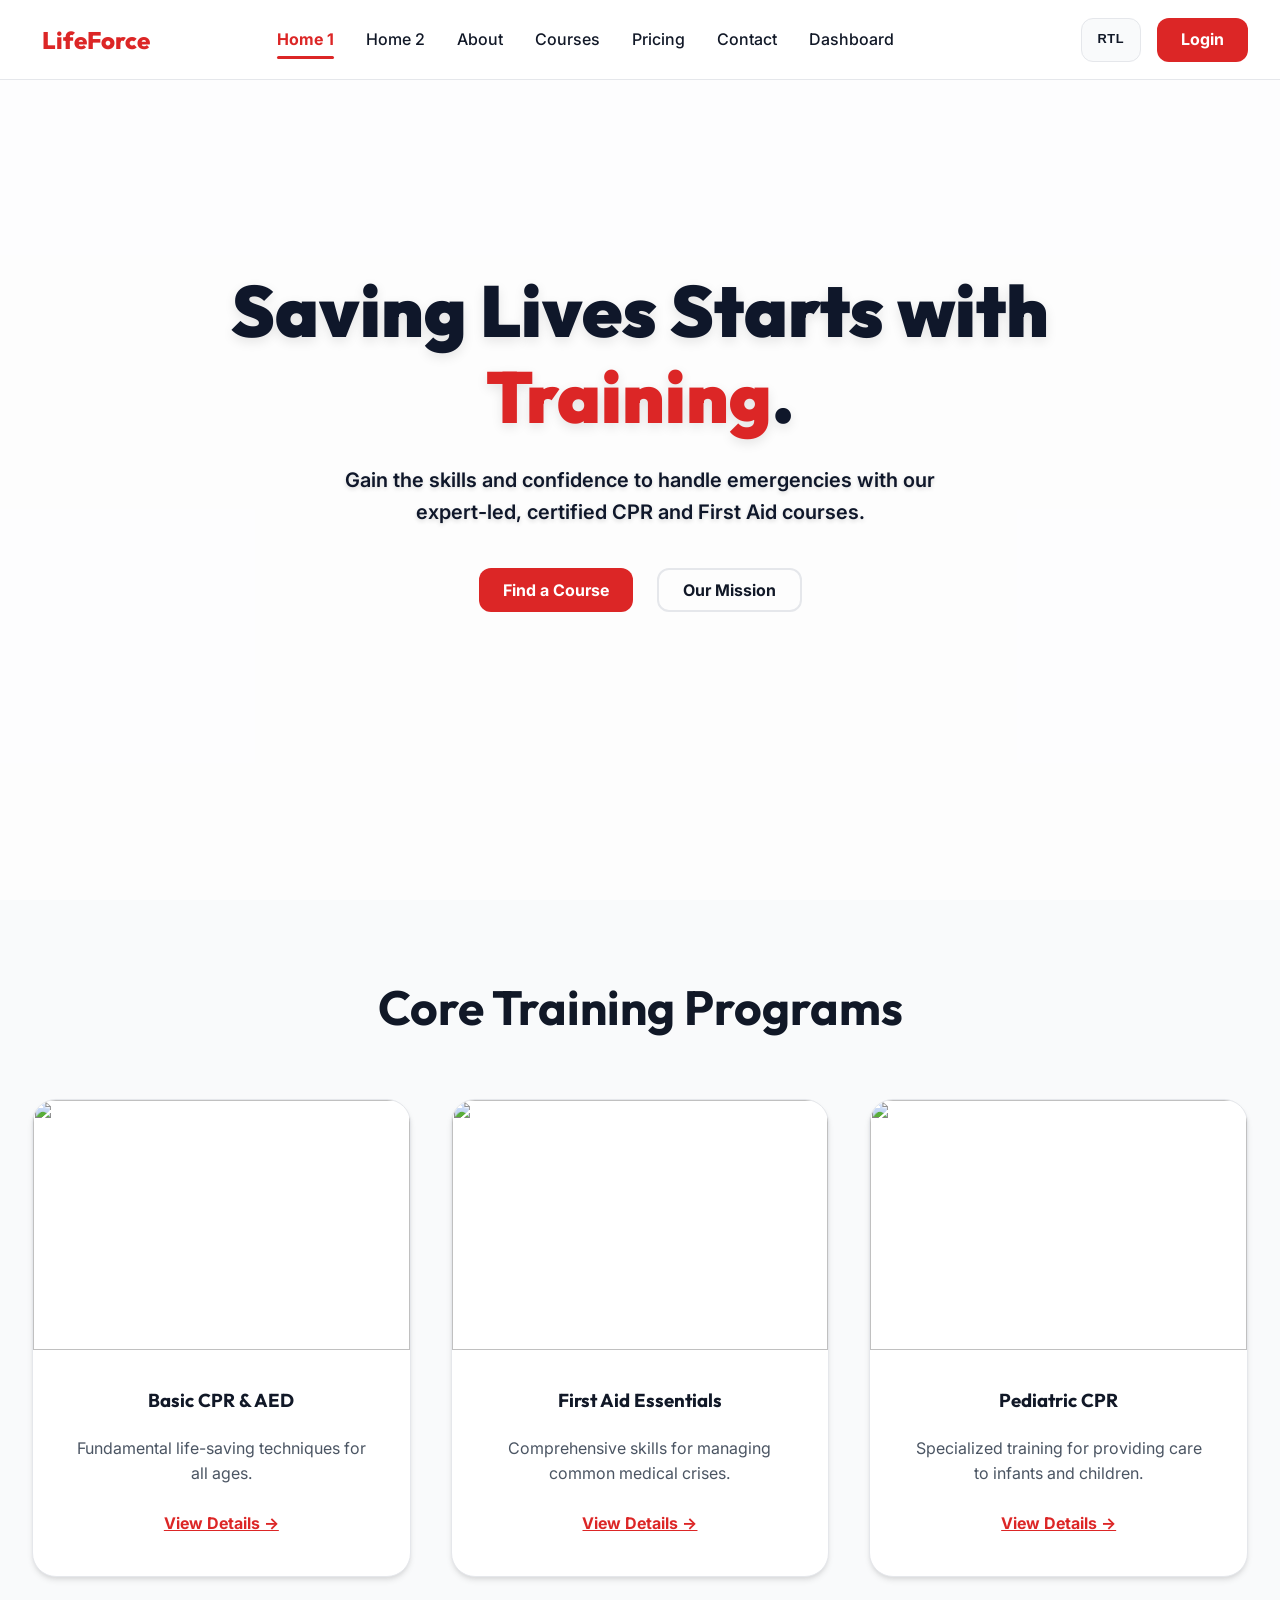
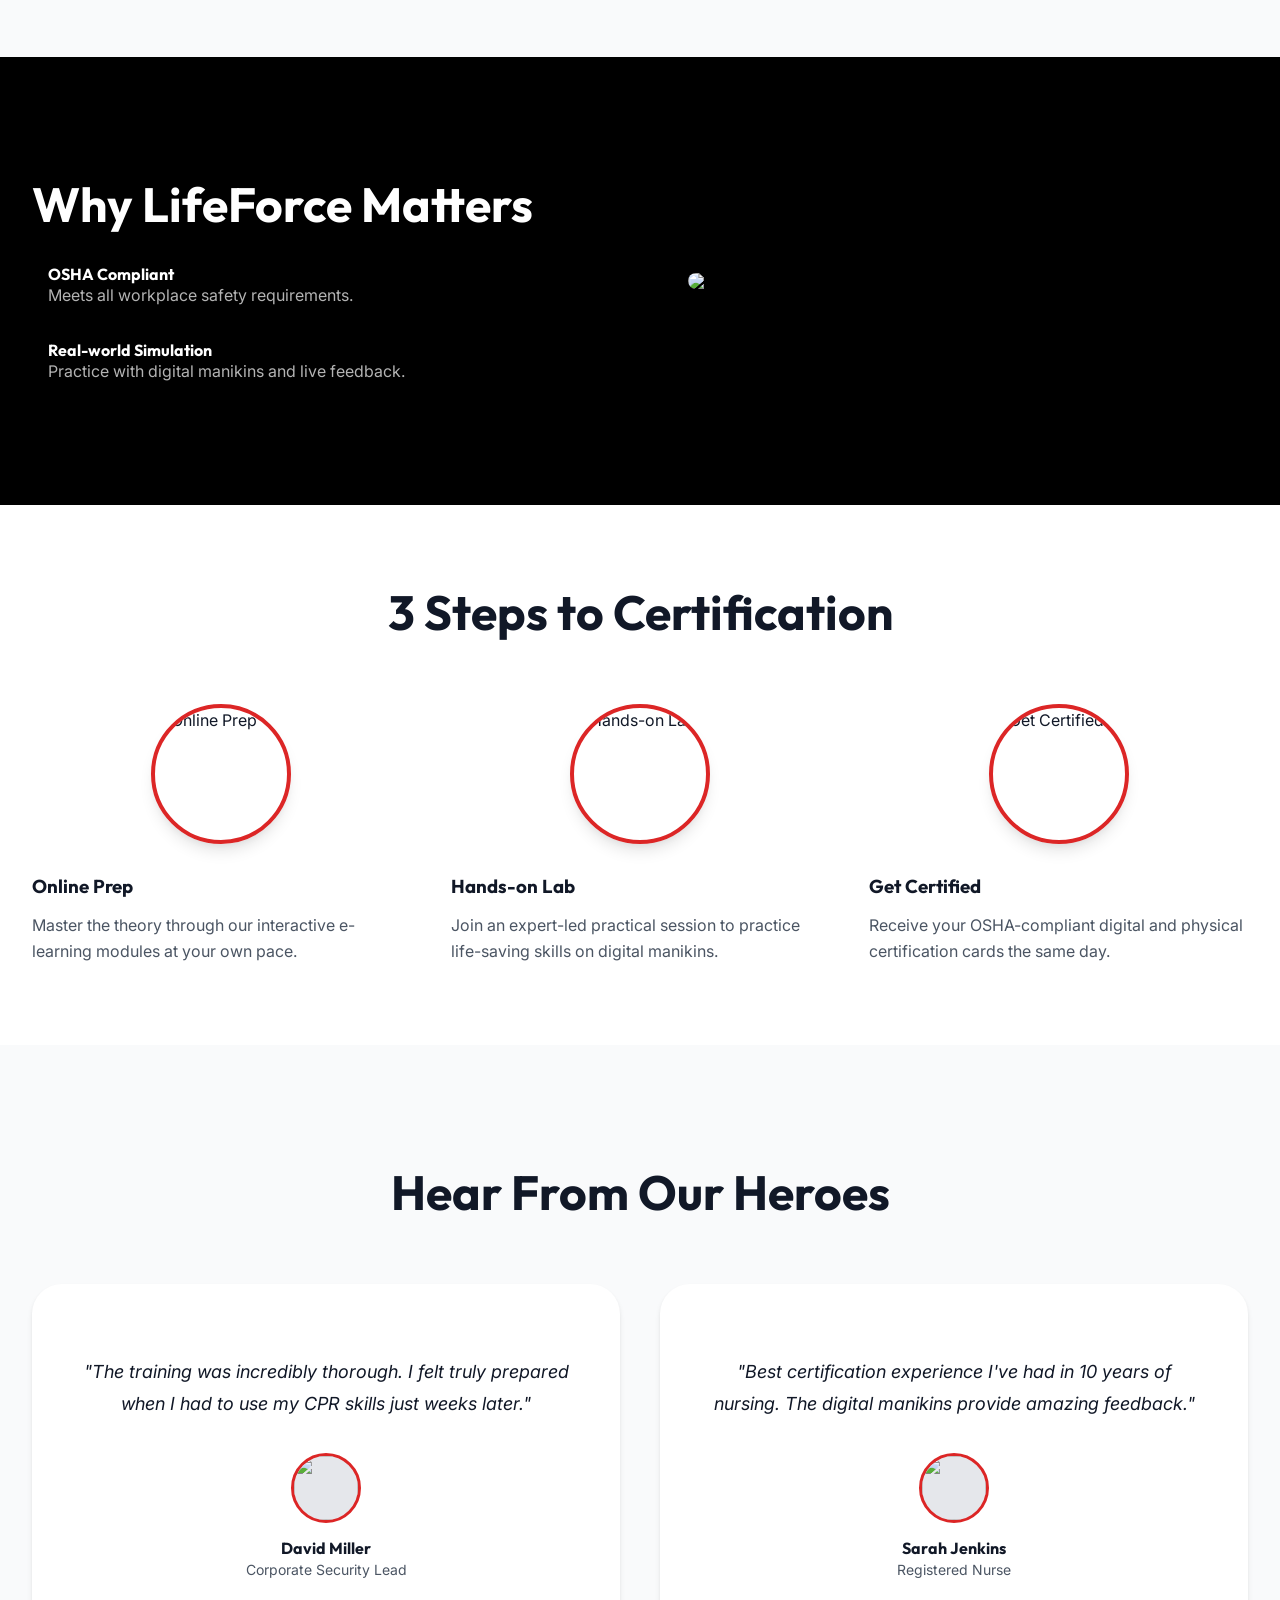
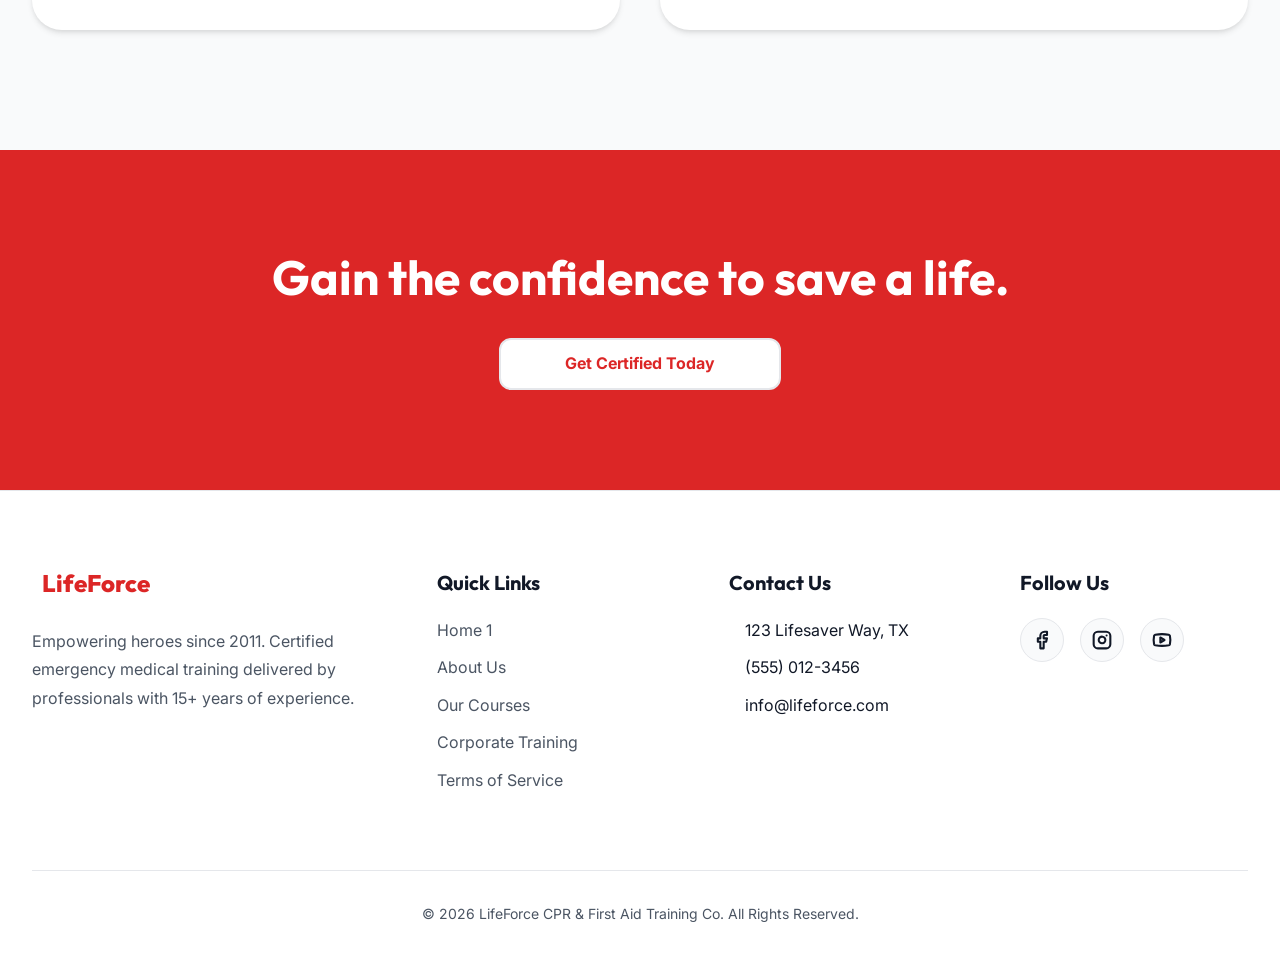
==== commit 2065cb8f: "doc4" ====
--- a/index.html
+++ b/index.html
@@ -103,12 +103,11 @@
         </section>
 
         <!-- Programs Grid -->
-        <section class="programs" style="padding: 120px 0;">
+        <section class="programs compact-section">
             <div class="container">
                 <div class="reveal-pop">
                     <h2 style="text-align: center; margin-bottom: 4rem; font-size: 3rem;">Core Training Programs</h2>
-                    <div class="grid program-grid"
-                        style="grid-template-columns: repeat(auto-fit, minmax(300px, 1fr)); gap: 3rem;">
+                    <div class="card-grid">
                         <!-- Program Card 1 -->
                         <div class="program-card reveal-left"
                             style="border-radius: 24px; overflow: hidden; box-shadow: var(--shadow);">
@@ -184,12 +183,11 @@
         </section>
 
         <!-- Training Process -->
-        <section class="process-steps" style="padding: 120px 0; background: var(--bg-card);">
+        <section class="process-steps compact-section" style="background: var(--bg-card);">
             <div class="container reveal">
                 <div class="reveal-pop">
                     <h2 style="text-align: center; margin-bottom: 4rem; font-size: 3rem;">3 Steps to Certification</h2>
-                    <div class="grid"
-                        style="grid-template-columns: repeat(auto-fit, minmax(280px, 1fr)); gap: 4rem; text-align: center;">
+                    <div class="card-grid">
                         <div class="step">
                             <div
                                 style="width: 140px; height: 140px; margin: 0 auto 2rem; border-radius: 50%; overflow: hidden; border: 4px solid var(--primary); box-shadow: var(--shadow-lg);">
--- a/style.css
+++ b/style.css
@@ -29,6 +29,8 @@
     --hero-overlay: rgba(255, 255, 255, 0.65);
     --hero-text: #0F172A;
     --hero-bg: url('https://images.pexels.com/photos/8943271/pexels-photo-8943271.jpeg');
+    /* Layout Padding */
+    --container-padding: 2rem;
 }
 
 body.dark-mode {
@@ -95,7 +97,7 @@
 .container {
     max-width: 1280px;
     margin: 0 auto;
-    padding: 0 2rem;
+    padding: 0 var(--container-padding);
     width: 100%;
     box-sizing: border-box;
 }
@@ -114,6 +116,37 @@
 .justify-center { justify-content: center; }
 .justify-between { justify-content: space-between; }
 .grid { display: grid; }
+.card-grid {
+    display: grid;
+    grid-template-columns: repeat(3, 1fr);
+    gap: 2.5rem;
+    align-items: stretch;
+}
+
+.compact-section {
+    padding: 80px 0 !important;
+}
+
+@media (max-width: 1024px) {
+    .card-grid {
+        grid-template-columns: repeat(2, 1fr);
+        gap: 2rem;
+    }
+    .compact-section {
+        padding: 60px 0 !important;
+    }
+}
+
+@media (max-width: 768px) {
+    .card-grid {
+        grid-template-columns: 1fr;
+        gap: 1.5rem;
+    }
+    .compact-section {
+        padding: 50px 0 !important;
+    }
+}
+
 .gap-2 { gap: 0.5rem; }
 .flex-row { flex-direction: row !important; }
 
@@ -216,7 +249,6 @@
 @media (max-width: 400px) {
     .logo { font-size: 1rem; }
     .header-ctas { gap: 0.4rem; }
-    header .container { padding: 0 0.75rem; }
     .rtl-btn { padding: 0.35rem 0.7rem; font-size: 0.7rem; min-width: 45px; }
 }
 
@@ -731,7 +763,6 @@
     }
 }
 
-/* Sections */
 section {
     padding: 100px 0;
 }
@@ -757,8 +788,20 @@
 .pricing-stack {
     display: grid;
     grid-template-columns: repeat(3, 1fr);
-    gap: 3rem;
+    gap: 2.5rem;
     align-items: stretch;
+}
+
+@media (max-width: 1024px) {
+    .pricing-stack {
+        grid-template-columns: repeat(2, 1fr);
+    }
+}
+
+@media (max-width: 768px) {
+    .pricing-stack {
+        grid-template-columns: 1fr;
+    }
 }
 
 .pricing-row {
@@ -789,12 +832,6 @@
 }
 
 @media (max-width: 1024px) {
-    .pricing-stack {
-        grid-template-columns: 1fr;
-        max-width: 500px;
-        margin: 0 auto;
-    }
-    
     .pricing-row.popular {
         transform: scale(1);
     }
@@ -1218,8 +1255,11 @@
 }
 
 @media (max-width: 1024px) {
+    :root {
+        --container-padding: 1.75rem;
+    }
     .container {
-        padding: 0 2rem;
+        padding: 0 var(--container-padding);
     }
 
     .corporate, .corporate div {
@@ -1336,13 +1376,16 @@
 
 
 @media (max-width: 768px) {
+    :root {
+        --container-padding: 1.5rem;
+    }
     .grid {
         grid-template-columns: 1fr !important;
         gap: 1.5rem !important;
     }
     
     .container {
-        padding: 0 1.75rem;
+        padding: 0 var(--container-padding);
     }
     
     section {
@@ -1362,8 +1405,11 @@
 }
 
 @media (max-width: 480px) {
+    :root {
+        --container-padding: 1.25rem;
+    }
     .container {
-        padding: 0 1.5rem;
+        padding: 0 var(--container-padding);
     }
 }
 
@@ -1373,7 +1419,7 @@
 }
 
 @media (max-width: 768px) {
-    .hero { min-height: 100vh; height: auto; display: flex; align-items: center; padding: 120px 1.5rem 80px; }
+    .hero { min-height: 100vh; height: auto; display: flex; align-items: center; padding: 120px 0 80px; }
     .hero h1 { font-size: clamp(2rem, 9vw, 2.75rem); line-height: 1.2; margin-top: 20px; }
     .hero-content { text-align: center; margin: 0 auto; width: 100%; }
 }
